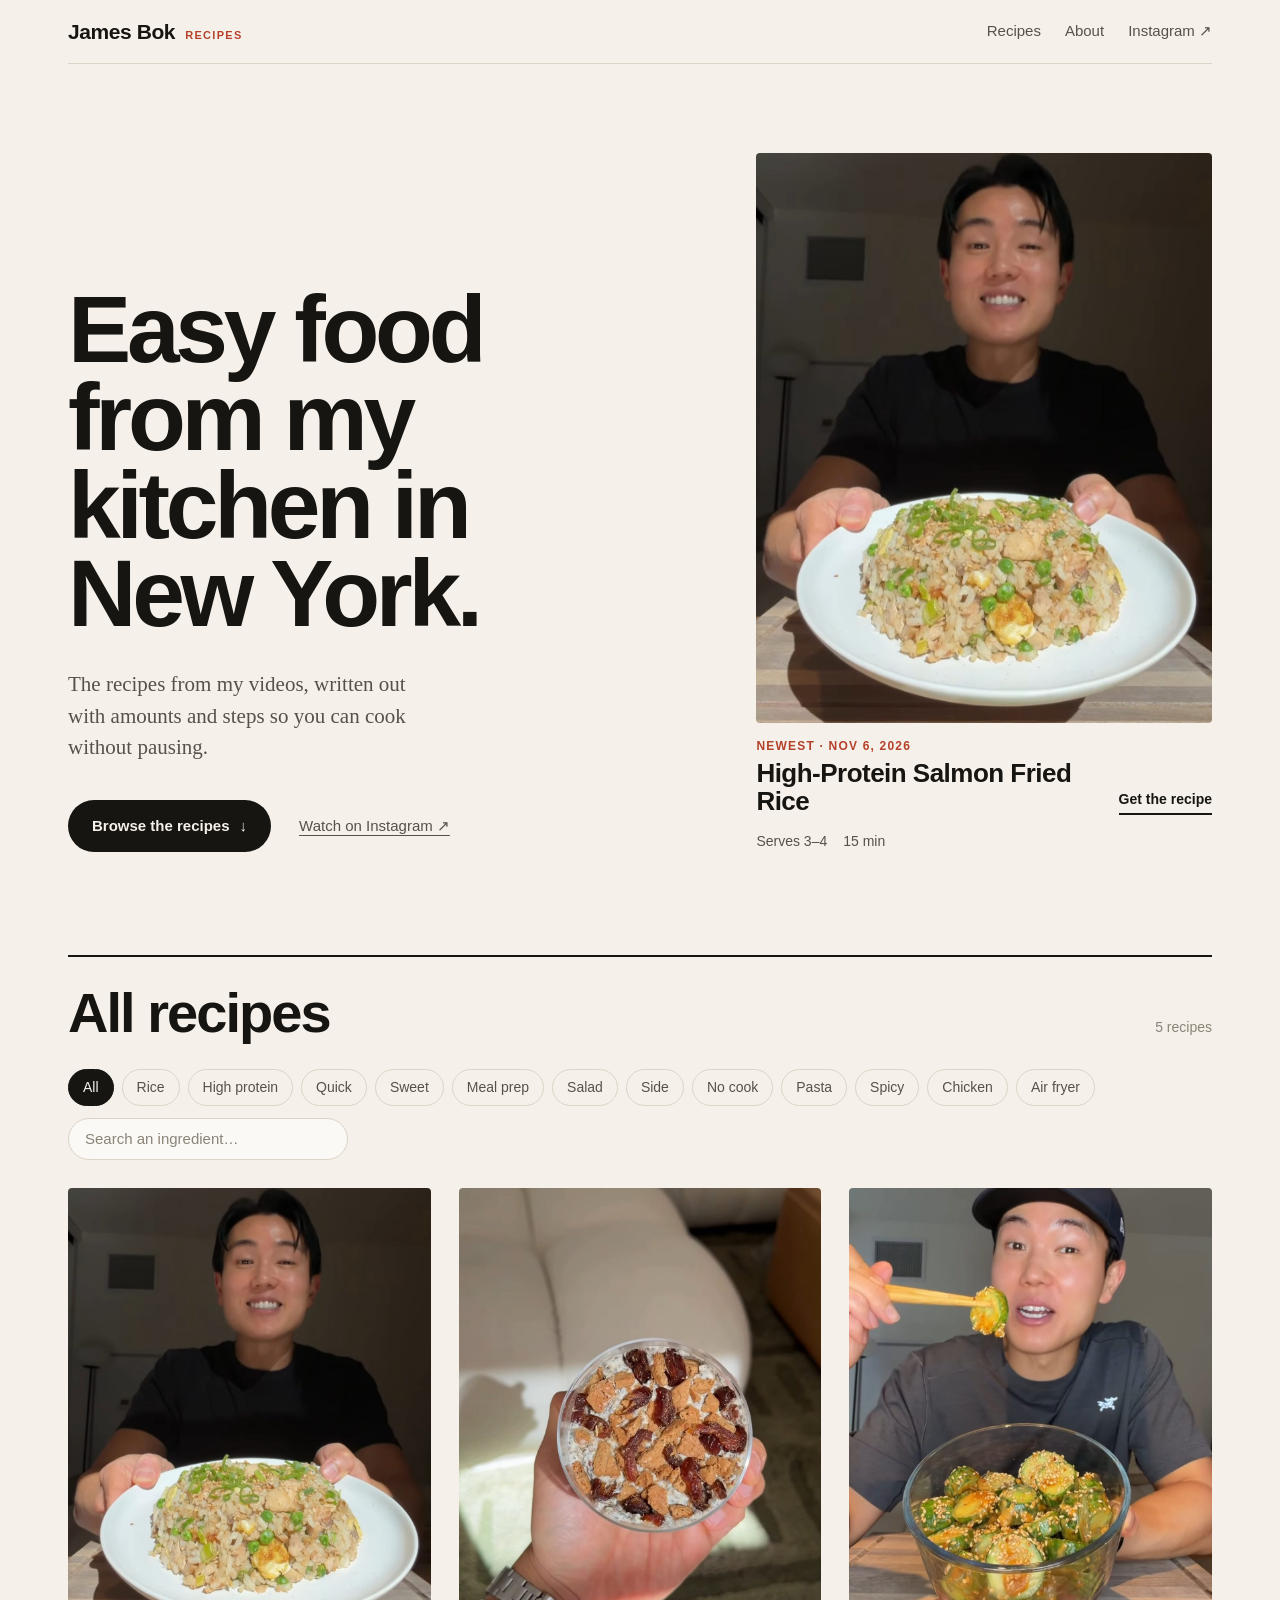
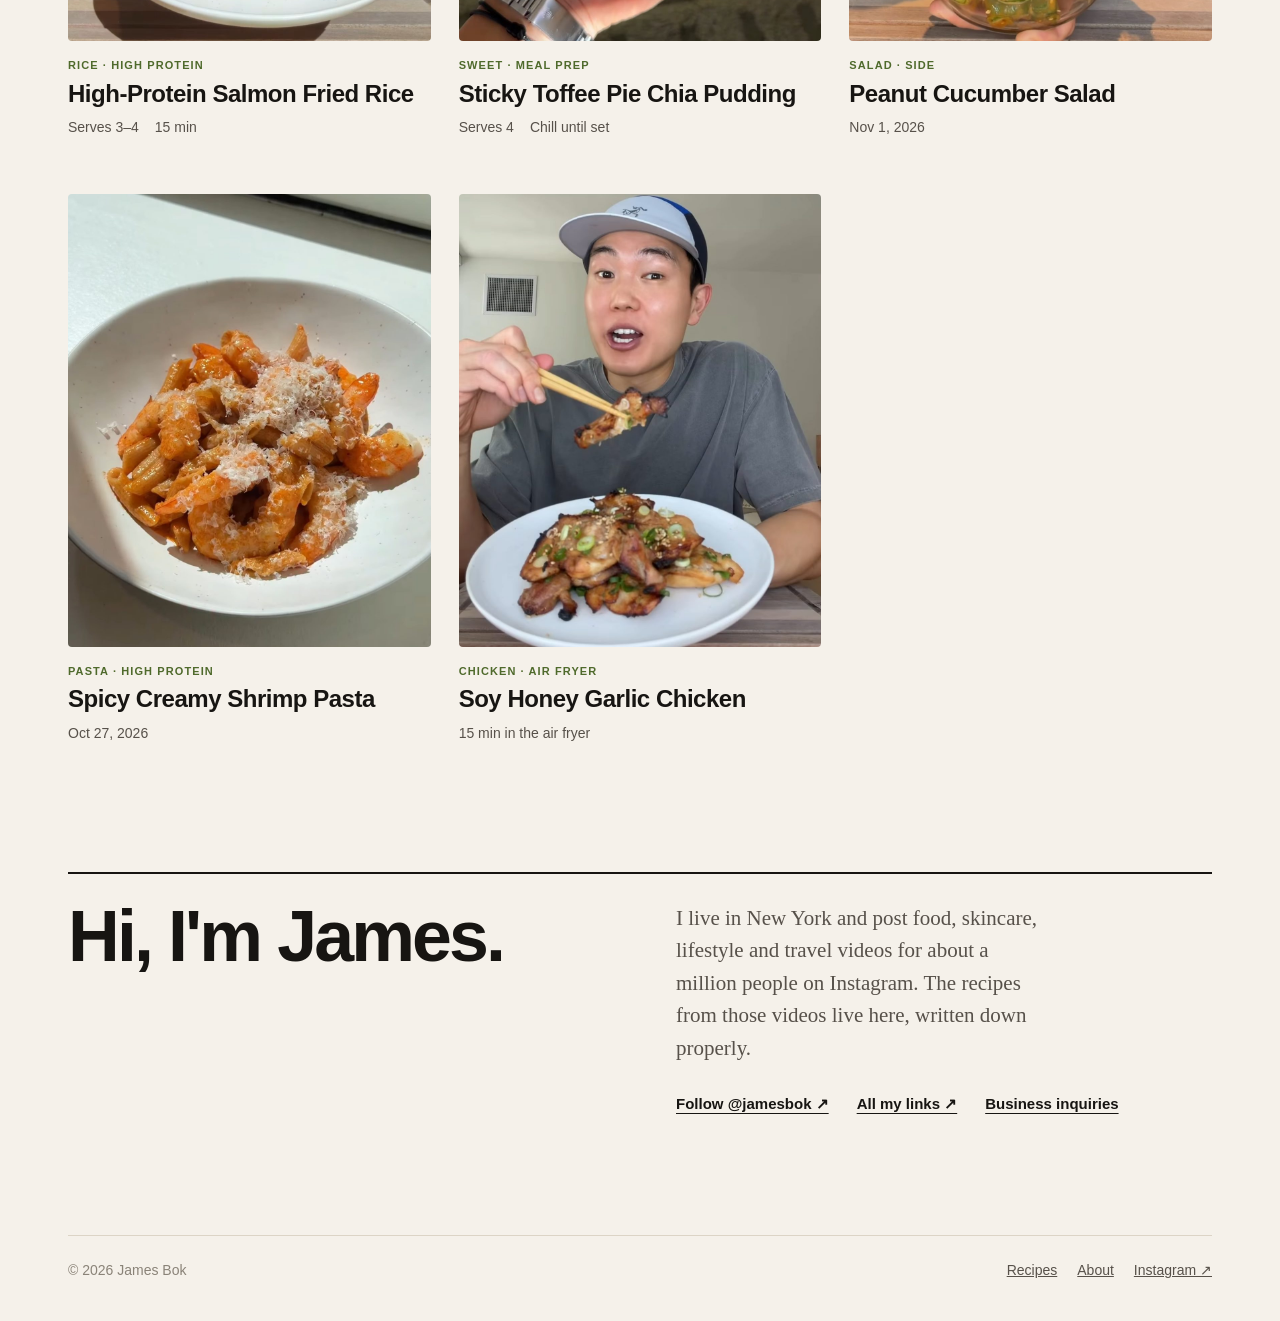
==== index.html @ a333dd89 "Add files via upload" ====
<!doctype html>
<html lang="en">
<head>
  <meta charset="utf-8">
  <meta name="viewport" content="width=device-width, initial-scale=1">
  <title>James Bok · Recipes</title>
  <meta name="description" content="Easy recipes from James Bok's videos, written out with amounts and steps.">
  <link rel="stylesheet" href="style.css">
</head>
<body>
  <div class="wrap">
    <header class="site-head">
      <a class="mark" href="index.html"><b>James Bok</b><span>Recipes</span></a>
      <nav class="site-nav">
        <a class="nav-recipes" href="#recipes">Recipes</a>
        <a href="#about">About</a>
        <a href="https://www.instagram.com/jamesbok" target="_blank" rel="noopener">Instagram ↗</a>
      </nav>
    </header>

    <main>
      <section class="hero">
        <div>
          <h1>Easy food from my kitchen in New&nbsp;York.</h1>
          <p class="hero-lede">The recipes from my videos, written out with amounts and steps so you can cook without pausing.</p>
          <div class="hero-cta">
            <a class="btn" href="#recipes">Browse the recipes <span aria-hidden="true">↓</span></a>
            <a class="textlink" href="https://www.instagram.com/jamesbok" target="_blank" rel="noopener">Watch on Instagram ↗</a>
          </div>
        </div>
        <div id="feature"></div>
      </section>

      <section class="recipes" id="recipes">
        <div class="sec-head">
          <h2>All recipes</h2>
          <p class="count" id="count" aria-live="polite"></p>
        </div>
        <div class="toolbar">
          <div class="chips" id="chips" role="group" aria-label="Filter by tag"></div>
          <input class="search" id="search" type="search" placeholder="Search an ingredient…" aria-label="Search recipes">
        </div>
        <ul class="grid" id="list"></ul>
      </section>

      <section class="about" id="about">
        <h2>Hi, I'm James.</h2>
        <div>
          <p>I live in New York and post food, skincare, lifestyle and travel videos for about a million people on Instagram. The recipes from those videos live here, written down properly.</p>
          <div class="about-links">
            <a href="https://www.instagram.com/jamesbok" target="_blank" rel="noopener">Follow @jamesbok ↗</a>
            <a href="https://beacons.ai/jamesbok" target="_blank" rel="noopener">All my links ↗</a>
            <a href="mailto:james@jakerosenentertainment.com">Business inquiries</a>
          </div>
        </div>
      </section>
    </main>

    <footer class="site-foot">
      <span>© 2026 James Bok</span>
      <nav>
        <a href="#recipes">Recipes</a>
        <a href="#about">About</a>
        <a href="https://www.instagram.com/jamesbok" target="_blank" rel="noopener">Instagram ↗</a>
      </nav>
    </footer>
  </div>

  <script src="recipes.js"></script>
  <script src="app.js"></script>
</body>
</html>
---- style.css ----
:root {
  --paper: #f5f1ea;
  --paper-2: #ebe5da;
  --card: #fbf9f5;
  --ink: #171512;
  --ink-2: #57514a;
  --ink-3: #8a8378;
  --line: #dcd4c6;
  --accent: #b5412a;      /* gochujang */
  --accent-ink: #fff7ef;
  --green: #4f6a2c;       /* green onion */

  /* Classic system fonts: nothing to download, available everywhere. */
  --sans: "Helvetica Neue", Helvetica, Arial, sans-serif;
  --serif: Georgia, "Times New Roman", Times, serif;

  --gutter: clamp(16px, 4vw, 48px);
  --max: 1240px;
}

* { box-sizing: border-box; }
html { -webkit-text-size-adjust: 100%; scroll-behavior: smooth; }
body {
  margin: 0;
  background: var(--paper);
  color: var(--ink);
  font: 400 17px/1.5 var(--sans);
  -webkit-font-smoothing: antialiased;
}
a { color: inherit; }
img { max-width: 100%; display: block; }
button { font: inherit; color: inherit; }

.wrap { max-width: var(--max); margin: 0 auto; padding: 0 var(--gutter); }

.label {
  margin: 0; font: 700 12px/1.2 var(--sans); letter-spacing: 0.1em; text-transform: uppercase; color: var(--ink-2);
}

/* ---------- header / footer ---------- */
.site-head {
  display: flex; align-items: center; justify-content: space-between; gap: 16px;
  padding-top: 20px; padding-bottom: 20px;
  border-bottom: 1px solid var(--line);
}
.mark { text-decoration: none; display: flex; align-items: baseline; gap: 10px; white-space: nowrap; }
.mark b { font: 700 21px/1 var(--sans); letter-spacing: -0.02em; }
.mark span { font: 700 11px/1 var(--sans); letter-spacing: 0.12em; text-transform: uppercase; color: var(--accent); }
.site-nav { display: flex; gap: 24px; font-size: 15px; }
.site-nav a { text-decoration: none; color: var(--ink-2); white-space: nowrap; }
.site-nav a:hover { color: var(--ink); text-decoration: underline; text-underline-offset: 4px; }

.site-foot {
  margin-top: 120px; padding-top: 24px; padding-bottom: 40px;
  border-top: 1px solid var(--line);
  display: flex; flex-wrap: wrap; justify-content: space-between; gap: 12px 24px;
  font-size: 14px; color: var(--ink-3);
}
.site-foot nav { display: flex; flex-wrap: wrap; gap: 8px 20px; }
.site-foot a { color: var(--ink-2); }

/* ---------- home: hero ---------- */
.hero {
  display: grid; grid-template-columns: minmax(0, 1.15fr) minmax(0, 0.85fr);
  gap: 48px 72px; align-items: end;
  padding-top: clamp(40px, 7vw, 96px); padding-bottom: clamp(56px, 8vw, 104px);
}
.hero h1 {
  margin: 0;
  font: 700 clamp(48px, 7.4vw, 108px)/0.93 var(--sans);
  letter-spacing: -0.045em;
}
.hero h1 em { font-style: normal; color: var(--accent); }
.hero-lede {
  margin: 32px 0 0; max-width: 34ch;
  font: 400 21px/1.5 var(--serif); color: var(--ink-2);
}
.hero-cta { display: flex; flex-wrap: wrap; align-items: center; gap: 14px 28px; margin-top: 36px; }
.btn {
  display: inline-flex; align-items: center; gap: 10px;
  background: var(--ink); color: var(--paper); text-decoration: none;
  padding: 15px 24px; border-radius: 999px; font-weight: 700; font-size: 15px;
  transition: background .15s ease;
}
.btn:hover { background: var(--accent); }
.textlink { font-size: 15px; color: var(--ink-2); text-underline-offset: 4px; }
.textlink:hover { color: var(--ink); }

.feature { display: block; text-decoration: none; }
.feature-photo { aspect-ratio: 4 / 5; overflow: hidden; border-radius: 4px; background: var(--paper-2); }
.feature-photo img { width: 100%; height: 100%; object-fit: cover; transition: transform .6s cubic-bezier(.2, .7, .2, 1); }
.feature:hover .feature-photo img { transform: scale(1.03); }
.feature-cap {
  display: grid; grid-template-columns: minmax(0, 1fr) auto; gap: 6px 20px; align-items: end;
  padding-top: 16px;
}
.feature-cap .label { grid-column: 1 / -1; color: var(--accent); }
.feature-cap h2 { margin: 0; font: 700 26px/1.08 var(--sans); letter-spacing: -0.02em; }
.feature-cap .go {
  font-size: 14px; font-weight: 700; white-space: nowrap; padding-bottom: 3px;
  border-bottom: 2px solid var(--ink);
}
.feature:hover .go { color: var(--accent); border-color: var(--accent); }
.feature-cap .meta { grid-column: 1 / -1; }

/* ---------- home: recipe index ---------- */
.recipes { border-top: 2px solid var(--ink); padding-top: 28px; scroll-margin-top: 16px; }
.sec-head { display: flex; align-items: baseline; justify-content: space-between; gap: 16px; }
.sec-head h2 { margin: 0; font: 700 clamp(32px, 4.4vw, 56px)/1 var(--sans); letter-spacing: -0.035em; }
.count { margin: 0; font-size: 14px; color: var(--ink-3); font-variant-numeric: tabular-nums; }

.toolbar {
  display: flex; flex-wrap: wrap; align-items: center; justify-content: space-between; gap: 12px 24px;
  margin-top: 28px; padding-bottom: 28px;
}
.chips { display: flex; flex-wrap: wrap; gap: 8px; }
.chip {
  border: 1px solid var(--line); background: transparent; border-radius: 999px;
  padding: 7px 14px; font-size: 14px; cursor: pointer; color: var(--ink-2);
}
.chip:hover { border-color: var(--ink-2); color: var(--ink); }
.chip[aria-pressed="true"] { background: var(--ink); border-color: var(--ink); color: var(--paper); }
.search {
  flex: 0 1 280px; min-width: 0;
  border: 1px solid var(--line); border-radius: 999px; background: var(--card);
  padding: 9px 16px; font: inherit; font-size: 15px; color: var(--ink);
}
.search:focus { outline: none; border-color: var(--ink-2); }
.search::placeholder { color: var(--ink-3); }

.grid {
  list-style: none; margin: 0; padding: 0;
  display: grid; grid-template-columns: repeat(3, minmax(0, 1fr)); gap: 56px 28px;
}
.card a { display: block; text-decoration: none; }
.card-photo { aspect-ratio: 4 / 5; overflow: hidden; border-radius: 4px; background: var(--paper-2); }
.card-photo img { width: 100%; height: 100%; object-fit: cover; transition: transform .6s cubic-bezier(.2, .7, .2, 1); }
.card a:hover .card-photo img { transform: scale(1.04); }
.card .label { margin-top: 18px; color: var(--green); font-size: 11px; }
.card h3 {
  margin: 8px 0 0; font: 700 24px/1.1 var(--sans); letter-spacing: -0.02em;
  transition: color .15s ease;
}
.card a:hover h3 { color: var(--accent); }
.meta { display: flex; flex-wrap: wrap; gap: 4px 16px; margin-top: 10px; font-size: 14px; color: var(--ink-2); }
.empty { grid-column: 1 / -1; padding: 40px 0; color: var(--ink-2); font-family: var(--serif); font-size: 18px; }

/* ---------- home: about ---------- */
.about {
  display: grid; grid-template-columns: minmax(0, 1fr) minmax(0, 1fr); gap: 32px 72px;
  margin-top: 128px; padding-top: 28px; border-top: 2px solid var(--ink);
  scroll-margin-top: 16px;
}
.about h2 { margin: 0; font: 700 clamp(40px, 5.6vw, 76px)/0.95 var(--sans); letter-spacing: -0.04em; }
.about p { margin: 0; font: 400 21px/1.55 var(--serif); color: var(--ink-2); max-width: 36ch; }
.about-links { display: flex; flex-wrap: wrap; gap: 12px 28px; margin-top: 28px; }
.about-links a { font-size: 15px; font-weight: 700; text-underline-offset: 4px; }
.about-links a:hover { color: var(--accent); }

/* ---------- recipe page ---------- */
.back {
  display: inline-block; margin-top: 28px; font-size: 14px; color: var(--ink-2);
  text-decoration: none;
}
.back:hover { color: var(--ink); }

.r-head {
  display: grid; grid-template-columns: minmax(0, 1fr) minmax(0, 420px);
  gap: 32px 64px; align-items: end;
  padding-top: 36px; padding-bottom: 40px; border-bottom: 2px solid var(--ink);
}
.r-photo { margin: 0; aspect-ratio: 4 / 5; overflow: hidden; border-radius: 4px; background: var(--paper-2); }
.r-photo img { width: 100%; height: 100%; object-fit: cover; }
.tags { display: flex; flex-wrap: wrap; gap: 6px; margin-bottom: 22px; }
.tag { font: 700 12px/1.2 var(--sans); letter-spacing: 0.1em; text-transform: uppercase; color: var(--green); }
.tag + .tag::before { content: "/"; margin-right: 6px; color: var(--line); }
.r-head h1 {
  margin: 0; max-width: 13ch;
  font: 700 clamp(42px, 6vw, 84px)/0.95 var(--sans);
  letter-spacing: -0.04em;
}
.r-intro { margin: 28px 0 0; font: 400 20px/1.55 var(--serif); color: var(--ink-2); max-width: 40ch; }
.facts {
  display: flex; flex-wrap: wrap; gap: 14px 36px; margin: 36px 0 0;
  padding-top: 18px; border-top: 1px solid var(--line);
}
.facts div { min-width: 0; }
.facts dt { font: 700 11px/1.2 var(--sans); letter-spacing: 0.1em; text-transform: uppercase; color: var(--ink-3); }
.facts dd { margin: 5px 0 0; font-size: 16px; white-space: nowrap; }

.r-body {
  display: grid; grid-template-columns: minmax(0, 380px) minmax(0, 1fr);
  gap: 56px 72px; padding-top: 48px;
}

.ingredients { position: sticky; top: 24px; align-self: start; }
.panel { background: var(--card); border: 1px solid var(--line); border-radius: 4px; padding: 26px 26px 22px; }
.panel-head { display: flex; align-items: center; justify-content: space-between; gap: 12px; margin-bottom: 18px; }
.scale { display: inline-flex; border: 1px solid var(--line); border-radius: 999px; padding: 2px; }
.scale button {
  border: 0; background: transparent; border-radius: 999px; padding: 4px 10px;
  font-size: 13px; cursor: pointer; color: var(--ink-2); font-variant-numeric: tabular-nums;
}
.scale button[aria-pressed="true"] { background: var(--accent); color: var(--accent-ink); font-weight: 700; }

.group + .group { margin-top: 20px; }
.group h4 { margin: 0 0 6px; font: 700 17px/1.2 var(--sans); letter-spacing: -0.01em; color: var(--ink); }
.ing { list-style: none; margin: 0; padding: 0; }
.ing li { border-top: 1px dashed var(--line); }
.ing li:first-child { border-top: 0; }
.ing label {
  display: grid; grid-template-columns: 18px 76px minmax(0, 1fr); gap: 10px;
  padding: 9px 0; cursor: pointer; font-size: 16px; line-height: 1.35;
}
.ing input {
  appearance: none; -webkit-appearance: none; margin: 2px 0 0; width: 16px; height: 16px;
  border: 1.5px solid var(--ink-3); border-radius: 3px; cursor: pointer; display: grid; place-content: center;
}
.ing input:checked { background: var(--green); border-color: var(--green); }
.ing input:checked::after { content: ""; width: 8px; height: 4px; border: 2px solid #fff; border-top: 0; border-right: 0; transform: rotate(-45deg) translate(1px, -1px); }
.ing input:focus-visible { outline: 2px solid var(--accent); outline-offset: 2px; }
.ing .q { font-weight: 700; font-variant-numeric: tabular-nums; }
.ing .q.soft { font-weight: 400; color: var(--ink-3); font-size: 14px; }
.ing .n { color: var(--ink-3); }
.ing .b { display: block; font-size: 13px; color: var(--ink-3); margin-top: 1px; }
.ing input:checked ~ span { color: var(--ink-3); text-decoration: line-through; text-decoration-color: var(--ink-3); }
.ing input:checked ~ span .b { text-decoration: none; }

.panel-foot { margin-top: 18px; display: flex; justify-content: space-between; align-items: center; gap: 12px; }
.textbtn {
  border: 0; background: none; padding: 0; cursor: pointer; font-size: 14px;
  color: var(--ink-2); text-decoration: underline; text-underline-offset: 3px;
}
.textbtn:hover { color: var(--ink); }

.method .label { margin-bottom: 8px; }
.steps { list-style: none; counter-reset: s; margin: 0; padding: 0; }
.steps li {
  counter-increment: s; position: relative;
  padding: 22px 0 24px 64px; border-bottom: 1px solid var(--line);
  font: 400 19px/1.6 var(--serif); cursor: pointer;
  transition: color .15s ease;
}
.steps li::before {
  content: counter(s, decimal-leading-zero);
  position: absolute; left: 0; top: 22px;
  font: 700 26px/1 var(--sans); letter-spacing: -0.02em; color: var(--accent);
}
.steps li.done { color: var(--ink-3); }
.steps li.done::before { color: var(--line); }
.hint { font-size: 13px; color: var(--ink-3); margin: 14px 0 0; }

.video { margin-top: 64px; }
.video-grid { display: grid; grid-template-columns: minmax(0, 1fr); gap: 14px; max-width: 420px; margin-top: 16px; }
.video-grid p { margin: 0; font-size: 14px; color: var(--ink-3); }
.video-grid p a { color: var(--ink-2); }
.instagram-media { min-width: 0 !important; width: 100% !important; margin: 0 !important; }
.embed-fallback {
  display: block; padding: 28px; border: 1px solid var(--line); border-radius: 4px;
  background: var(--card); text-decoration: none;
}

.pager {
  display: grid; grid-template-columns: 1fr 1fr; gap: 24px;
  margin-top: 96px; border-top: 2px solid var(--ink); padding-top: 24px;
}
.pager a { text-decoration: none; display: block; }
.pager .label { display: block; color: var(--ink-3); margin-bottom: 8px; }
.pager span { font: 700 clamp(22px, 2.4vw, 30px)/1.08 var(--sans); letter-spacing: -0.02em; }
.pager a:hover span { color: var(--accent); }
.pager .next { text-align: right; }

.toast {
  position: fixed; left: 50%; bottom: 24px; transform: translate(-50%, 20px);
  background: var(--ink); color: var(--paper); padding: 10px 16px; border-radius: 999px;
  font-size: 14px; opacity: 0; pointer-events: none; transition: opacity .2s, transform .2s;
}
.toast.show { opacity: 1; transform: translate(-50%, 0); }

/* ---------- responsive ---------- */
@media (max-width: 1020px) {
  .grid { grid-template-columns: repeat(2, minmax(0, 1fr)); gap: 48px 24px; }
}
@media (max-width: 960px) {
  .hero { grid-template-columns: minmax(0, 1fr) minmax(0, 320px); gap: 40px; }
  .r-head { grid-template-columns: minmax(0, 1fr) minmax(0, 300px); gap: 32px 40px; }
  .r-body { grid-template-columns: minmax(0, 1fr); }
  .ingredients { position: static; }
}
@media (max-width: 760px) {
  body { font-size: 16px; }
  .site-nav { gap: 16px; font-size: 14px; }
  .mark { gap: 8px; }
  .mark b { font-size: 19px; }
  .mark span { font-size: 10px; }

  .hero { grid-template-columns: minmax(0, 1fr); padding-top: 36px; padding-bottom: 56px; }
  .hero-lede { font-size: 18px; margin-top: 22px; }
  .hero-cta { margin-top: 28px; }
  .feature-cap h2 { font-size: 22px; }

  .toolbar { margin-top: 20px; padding-bottom: 24px; }
  .chips {
    flex-wrap: nowrap; overflow-x: auto; scrollbar-width: none; width: calc(100% + var(--gutter) * 2);
    margin: 0 calc(var(--gutter) * -1); padding: 0 var(--gutter);
  }
  .chips::-webkit-scrollbar { display: none; }
  .chip { flex: none; }
  .search { flex-basis: 100%; }

  .grid { gap: 36px 14px; }
  .card .label { margin-top: 12px; font-size: 10px; }
  .card h3 { font-size: 17px; margin-top: 6px; }
  .card .meta { font-size: 13px; gap: 2px 10px; margin-top: 6px; }

  .about { grid-template-columns: minmax(0, 1fr); margin-top: 88px; }
  .about p { font-size: 18px; }

  .r-head { grid-template-columns: minmax(0, 1fr); padding-bottom: 32px; }
  .r-photo { aspect-ratio: 1 / 1; }
  .r-photo img { object-position: center 45%; }
  .r-intro { font-size: 18px; }
  .facts { gap: 14px 28px; }
  .steps li { padding-left: 48px; font-size: 17px; }
  .steps li::before { font-size: 22px; top: 23px; }
  .panel { padding: 20px 18px 18px; }
  .ing label { grid-template-columns: 18px 64px minmax(0, 1fr); }
  .pager { grid-template-columns: 1fr; }
  .pager .next { text-align: left; }
}

@media (max-width: 480px) {
  .nav-recipes { display: none; }
}

/* ---------- print ---------- */
@media print {
  body { background: #fff; font-size: 12pt; }
  .site-head, .site-foot, .back, .scale, .panel-foot, .video, .pager, .hint, .r-photo { display: none !important; }
  .r-head { grid-template-columns: 1fr; }
  .r-body { grid-template-columns: 1fr 1.4fr; gap: 32px; }
  .panel { border: 0; padding: 0; background: none; }
  .ingredients { position: static; }
  .steps li { padding: 10px 0 10px 44px; font-size: 12pt; }
  .steps li::before { font-size: 16pt; top: 10px; }
}
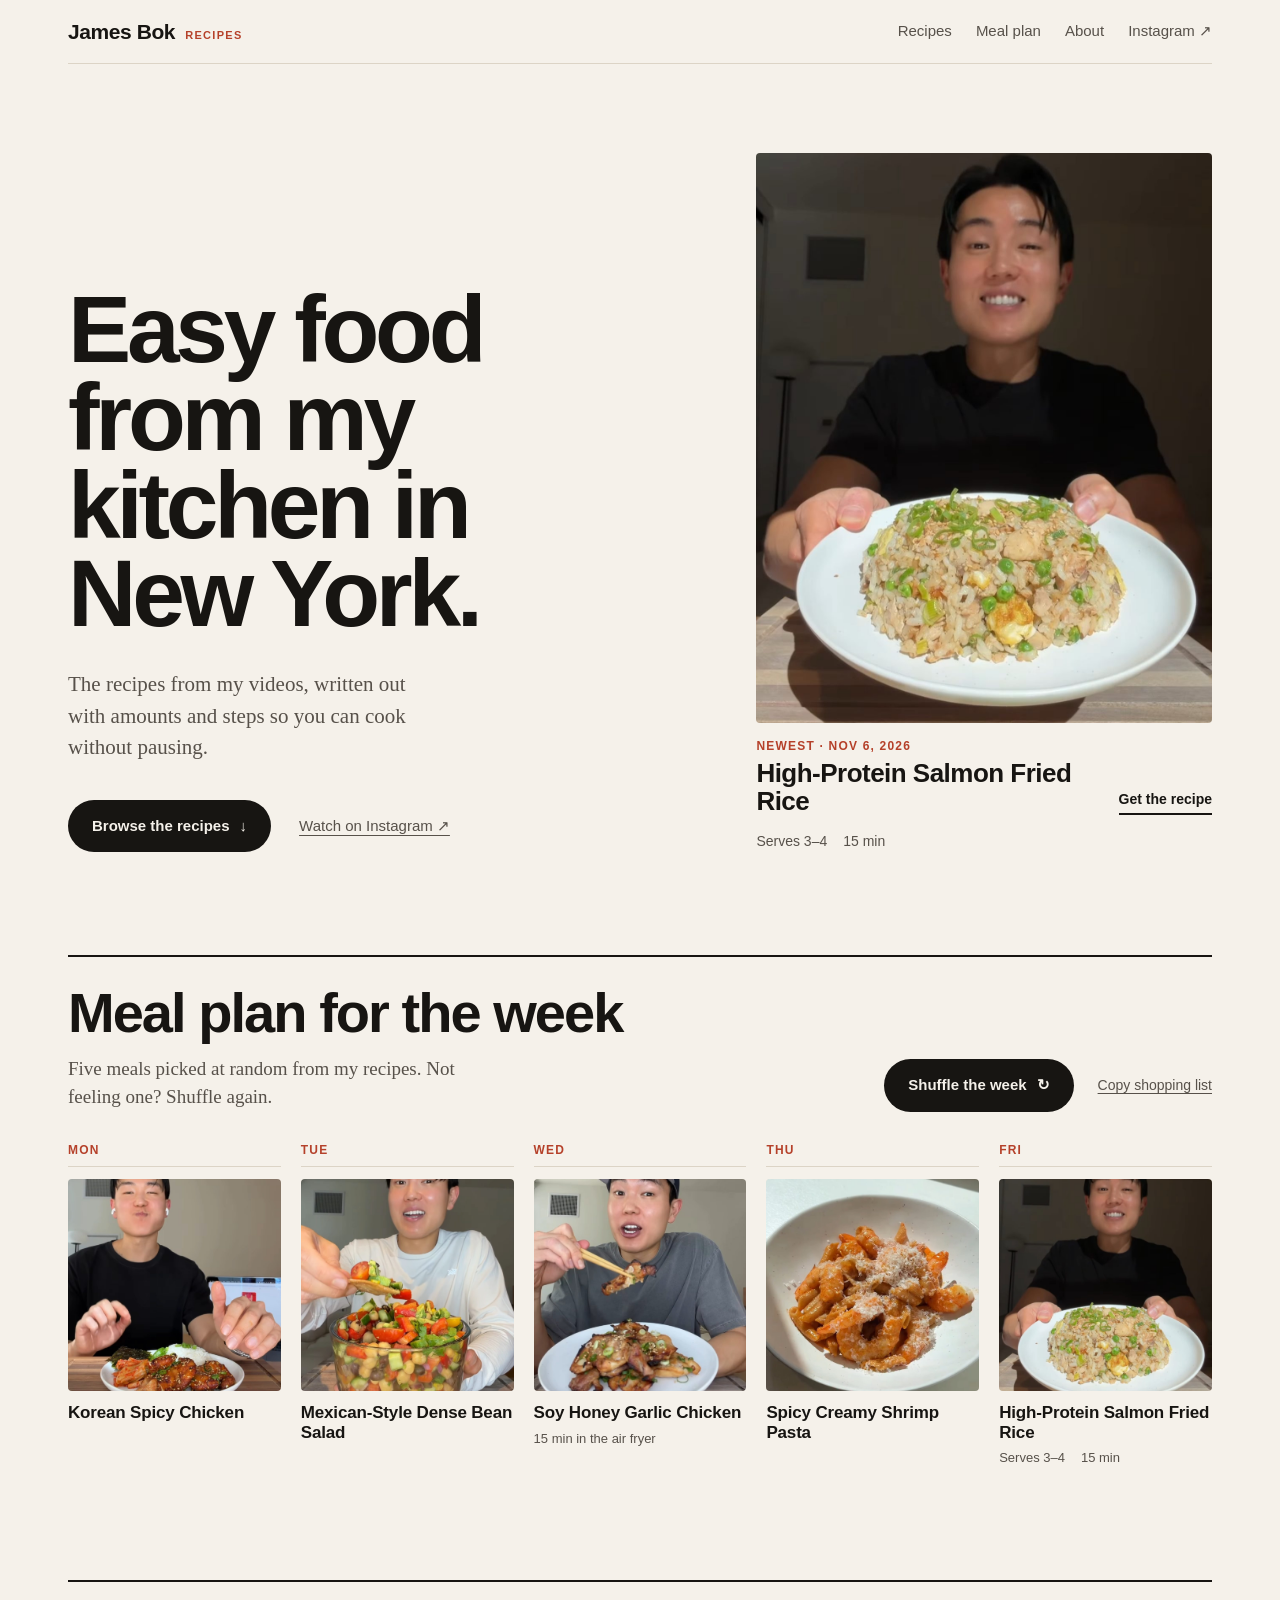
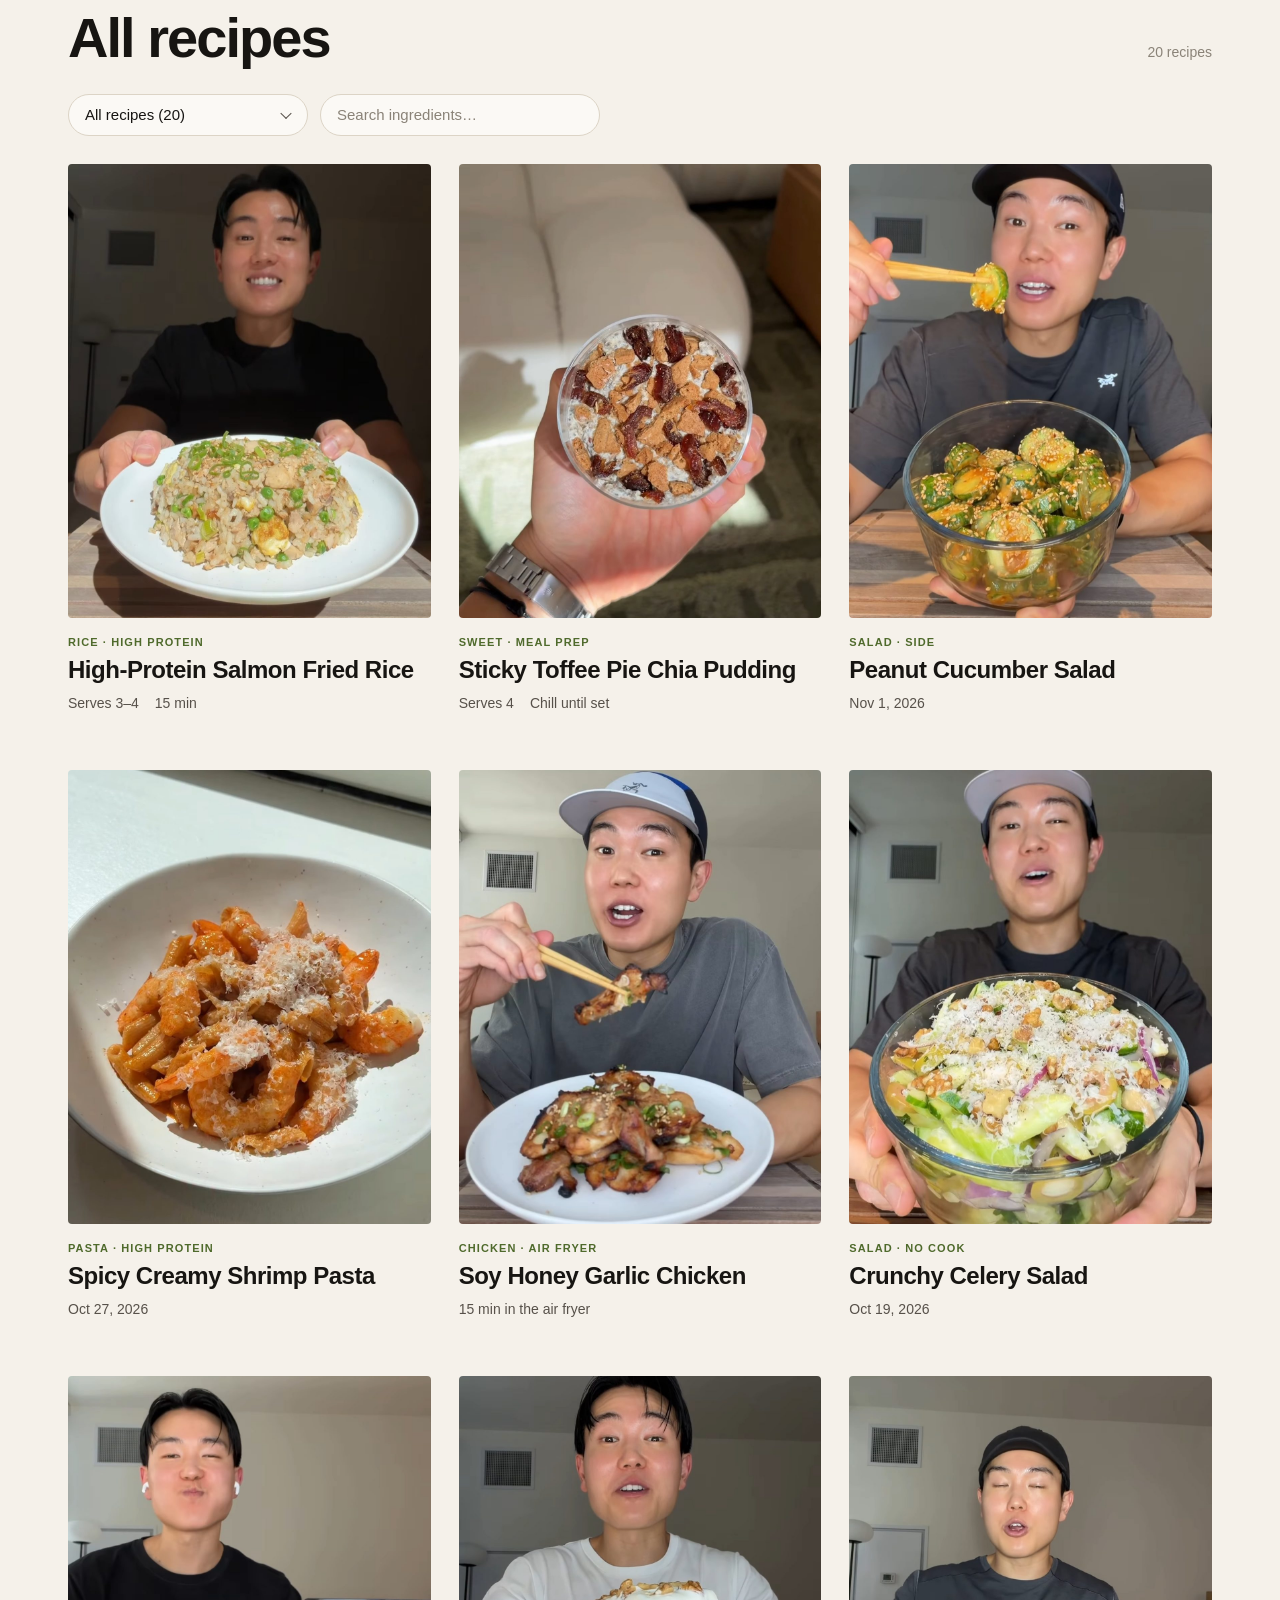
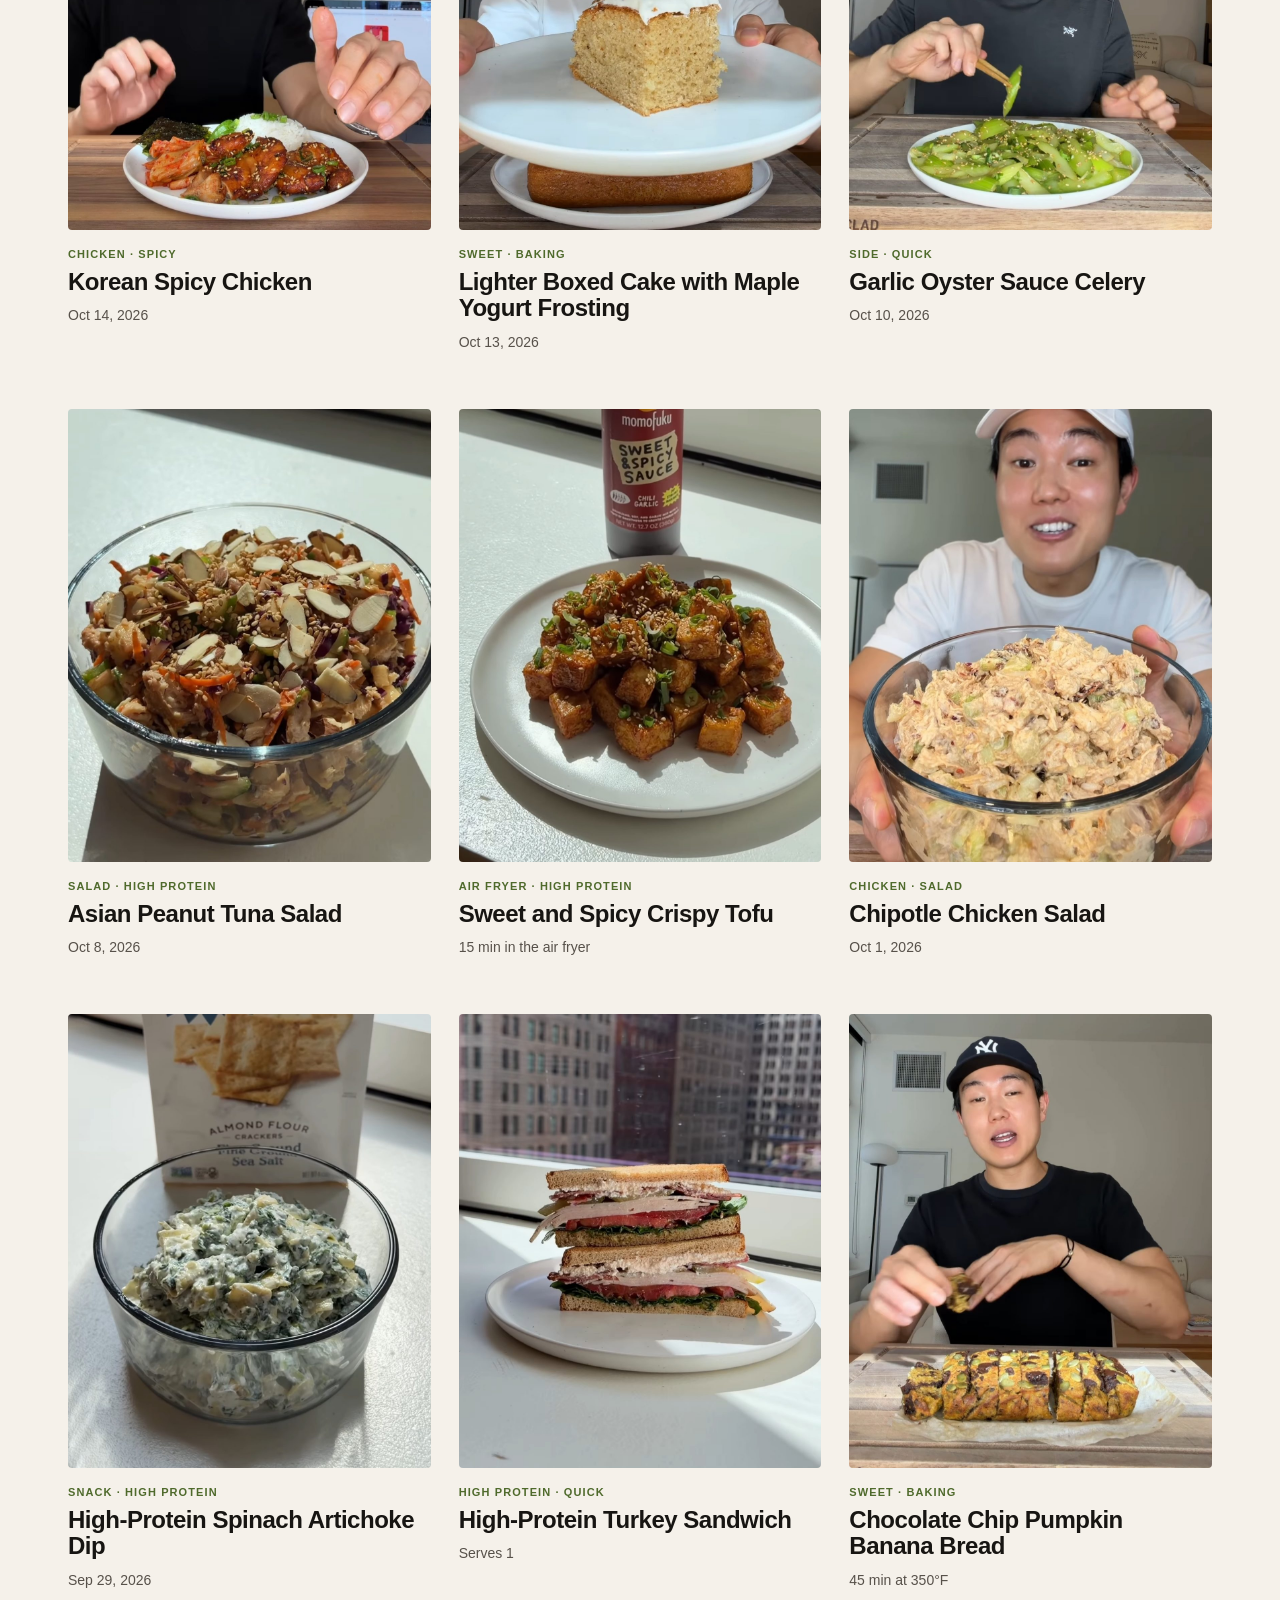
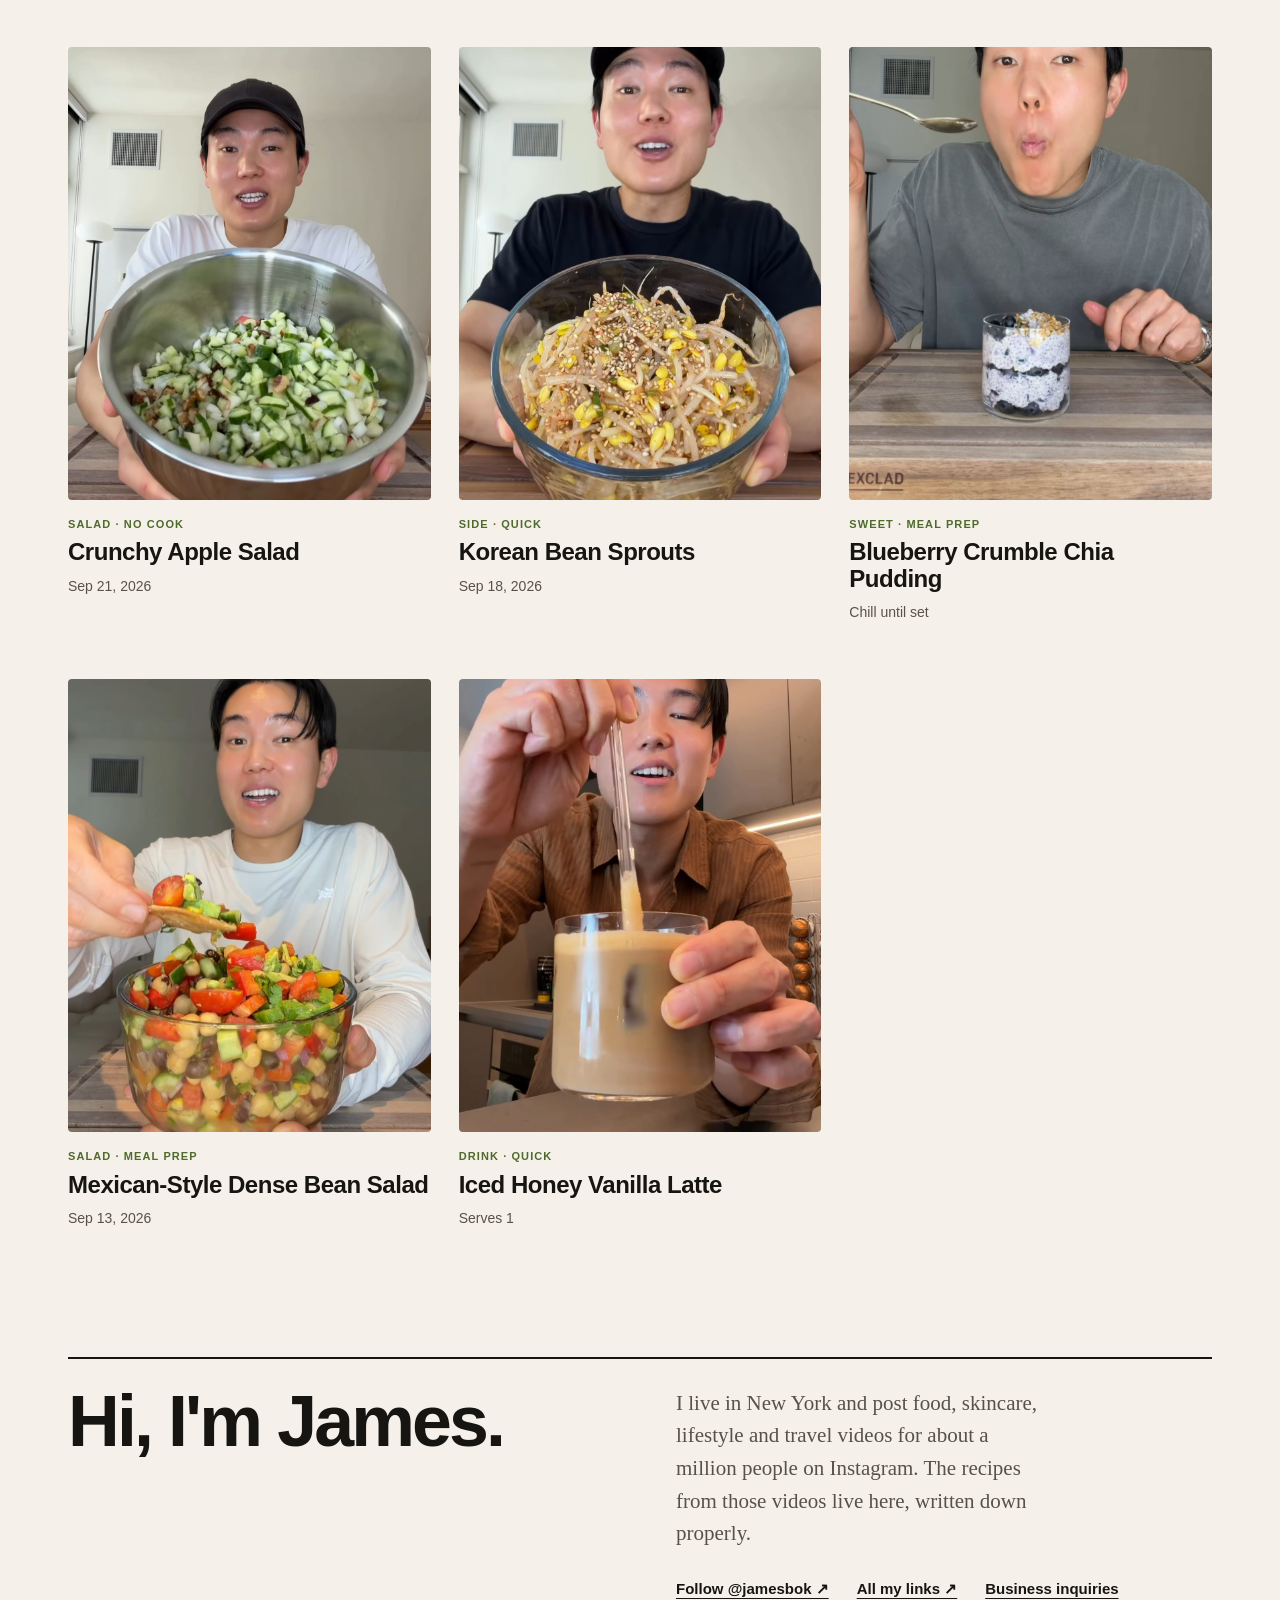
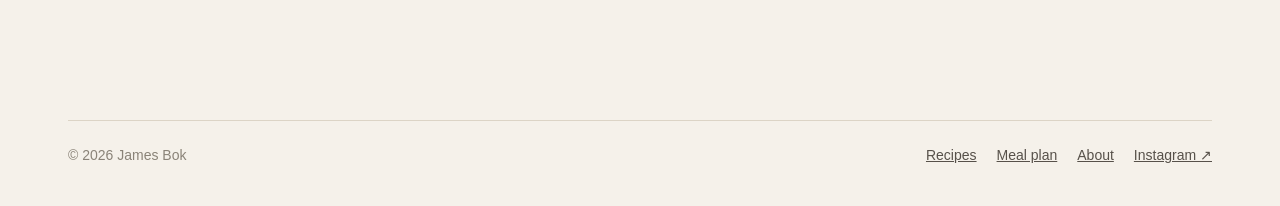
==== commit d6ef7b6a: "Add files via upload" ====
--- a/index.html
+++ b/index.html
@@ -13,6 +13,7 @@
       <a class="mark" href="index.html"><b>James Bok</b><span>Recipes</span></a>
       <nav class="site-nav">
         <a class="nav-recipes" href="#recipes">Recipes</a>
+        <a class="nav-plan" href="#plan">Meal plan</a>
         <a href="#about">About</a>
         <a href="https://www.instagram.com/jamesbok" target="_blank" rel="noopener">Instagram ↗</a>
       </nav>
@@ -31,14 +32,30 @@
         <div id="feature"></div>
       </section>
 
+      <section class="plan" id="plan">
+        <div class="plan-head">
+          <div>
+            <h2>Meal plan for the week</h2>
+            <p class="plan-lede">Five meals picked at random from my recipes. Not feeling one? Shuffle again.</p>
+          </div>
+          <div class="plan-actions">
+            <button class="btn" id="shuffle" type="button">Shuffle the week <span aria-hidden="true">↻</span></button>
+            <button class="textbtn" id="plan-copy" type="button">Copy shopping list</button>
+          </div>
+        </div>
+        <ol class="plan-list" id="plan-list" aria-live="polite"></ol>
+      </section>
+
       <section class="recipes" id="recipes">
         <div class="sec-head">
           <h2>All recipes</h2>
           <p class="count" id="count" aria-live="polite"></p>
         </div>
         <div class="toolbar">
-          <div class="chips" id="chips" role="group" aria-label="Filter by tag"></div>
-          <input class="search" id="search" type="search" placeholder="Search an ingredient…" aria-label="Search recipes">
+          <div class="select">
+            <select id="filter" aria-label="Filter recipes by tag"></select>
+          </div>
+          <input class="search" id="search" type="search" placeholder="Search ingredients…" aria-label="Search recipes">
         </div>
         <ul class="grid" id="list"></ul>
       </section>
@@ -60,6 +77,7 @@
       <span>© 2026 James Bok</span>
       <nav>
         <a href="#recipes">Recipes</a>
+        <a href="#plan">Meal plan</a>
         <a href="#about">About</a>
         <a href="https://www.instagram.com/jamesbok" target="_blank" rel="noopener">Instagram ↗</a>
       </nav>
--- a/style.css
+++ b/style.css
@@ -103,6 +103,38 @@
 .feature:hover .go { color: var(--accent); border-color: var(--accent); }
 .feature-cap .meta { grid-column: 1 / -1; }
 
+/* ---------- home: meal plan ---------- */
+.plan { border-top: 2px solid var(--ink); padding-top: 28px; margin-bottom: 112px; scroll-margin-top: 16px; }
+.plan-head { display: flex; flex-wrap: wrap; align-items: flex-end; justify-content: space-between; gap: 20px 40px; }
+.plan-head h2 { margin: 0; font: 700 clamp(32px, 4.4vw, 56px)/1 var(--sans); letter-spacing: -0.035em; }
+.plan-lede { margin: 14px 0 0; max-width: 44ch; font: 400 19px/1.5 var(--serif); color: var(--ink-2); }
+.plan-actions { display: flex; flex-wrap: wrap; align-items: center; gap: 12px 24px; }
+.plan-actions .btn { border: 0; cursor: pointer; }
+
+.plan-list {
+  list-style: none; margin: 32px 0 0; padding: 0;
+  display: grid; grid-template-columns: repeat(5, minmax(0, 1fr)); gap: 20px;
+}
+.day a { display: block; text-decoration: none; }
+.day-name {
+  display: block; margin-bottom: 12px; padding-bottom: 10px; border-bottom: 1px solid var(--line);
+  font: 700 12px/1 var(--sans); letter-spacing: 0.1em; text-transform: uppercase; color: var(--accent);
+}
+.day-photo { aspect-ratio: 1 / 1; overflow: hidden; border-radius: 4px; background: var(--paper-2); }
+.day-photo img { width: 100%; height: 100%; object-fit: cover; object-position: center 62%; transition: transform .6s cubic-bezier(.2, .7, .2, 1); }
+.day a:hover .day-photo img { transform: scale(1.04); }
+.day h3 { margin: 12px 0 0; font: 700 17px/1.15 var(--sans); letter-spacing: -0.01em; transition: color .15s ease; }
+.day a:hover h3 { color: var(--accent); }
+.day .meta { margin-top: 6px; font-size: 13px; }
+
+.plan-list.fresh .day { animation: deal-in .45s cubic-bezier(.2, .7, .2, 1) both; }
+.plan-list.fresh .day:nth-child(2) { animation-delay: .05s; }
+.plan-list.fresh .day:nth-child(3) { animation-delay: .1s; }
+.plan-list.fresh .day:nth-child(4) { animation-delay: .15s; }
+.plan-list.fresh .day:nth-child(5) { animation-delay: .2s; }
+@keyframes deal-in { from { opacity: 0; transform: translateY(12px); } to { opacity: 1; transform: none; } }
+@media (prefers-reduced-motion: reduce) { .plan-list.fresh .day { animation: none; } }
+
 /* ---------- home: recipe index ---------- */
 .recipes { border-top: 2px solid var(--ink); padding-top: 28px; scroll-margin-top: 16px; }
 .sec-head { display: flex; align-items: baseline; justify-content: space-between; gap: 16px; }
@@ -110,16 +142,22 @@
 .count { margin: 0; font-size: 14px; color: var(--ink-3); font-variant-numeric: tabular-nums; }
 
 .toolbar {
-  display: flex; flex-wrap: wrap; align-items: center; justify-content: space-between; gap: 12px 24px;
+  display: flex; flex-wrap: wrap; align-items: center; gap: 12px;
   margin-top: 28px; padding-bottom: 28px;
 }
-.chips { display: flex; flex-wrap: wrap; gap: 8px; }
-.chip {
-  border: 1px solid var(--line); background: transparent; border-radius: 999px;
-  padding: 7px 14px; font-size: 14px; cursor: pointer; color: var(--ink-2);
-}
-.chip:hover { border-color: var(--ink-2); color: var(--ink); }
-.chip[aria-pressed="true"] { background: var(--ink); border-color: var(--ink); color: var(--paper); }
+.select { position: relative; flex: 0 1 240px; min-width: 0; }
+.select select {
+  -webkit-appearance: none; appearance: none; width: 100%;
+  border: 1px solid var(--line); border-radius: 999px; background: var(--card);
+  padding: 9px 40px 9px 16px; font: inherit; font-size: 15px; color: var(--ink); cursor: pointer;
+}
+.select select:hover { border-color: var(--ink-3); }
+.select select:focus { outline: none; border-color: var(--ink-2); }
+.select::after {
+  content: ""; position: absolute; right: 18px; top: 50%; width: 7px; height: 7px; pointer-events: none;
+  border-right: 1.5px solid var(--ink-2); border-bottom: 1.5px solid var(--ink-2);
+  transform: translateY(-70%) rotate(45deg);
+}
 .search {
   flex: 0 1 280px; min-width: 0;
   border: 1px solid var(--line); border-radius: 999px; background: var(--card);
@@ -280,6 +318,8 @@
 /* ---------- responsive ---------- */
 @media (max-width: 1020px) {
   .grid { grid-template-columns: repeat(2, minmax(0, 1fr)); gap: 48px 24px; }
+  .plan-list { gap: 14px; }
+  .day h3 { font-size: 15px; }
 }
 @media (max-width: 960px) {
   .hero { grid-template-columns: minmax(0, 1fr) minmax(0, 320px); gap: 40px; }
@@ -299,14 +339,21 @@
   .hero-cta { margin-top: 28px; }
   .feature-cap h2 { font-size: 22px; }
 
-  .toolbar { margin-top: 20px; padding-bottom: 24px; }
-  .chips {
-    flex-wrap: nowrap; overflow-x: auto; scrollbar-width: none; width: calc(100% + var(--gutter) * 2);
-    margin: 0 calc(var(--gutter) * -1); padding: 0 var(--gutter);
+  .toolbar { margin-top: 20px; padding-bottom: 24px; gap: 10px; }
+  .select { flex: 1 1 150px; }
+  .search { flex: 1 1 170px; }
+
+  .plan { margin-bottom: 80px; }
+  .plan-lede { font-size: 17px; }
+  .plan-actions { width: 100%; justify-content: space-between; }
+  .plan-list { grid-template-columns: minmax(0, 1fr); gap: 0; margin-top: 20px; }
+  .day a {
+    display: grid; grid-template-columns: 38px 72px minmax(0, 1fr); gap: 0 14px; align-items: center;
+    padding: 12px 0; border-bottom: 1px solid var(--line);
   }
-  .chips::-webkit-scrollbar { display: none; }
-  .chip { flex: none; }
-  .search { flex-basis: 100%; }
+  .day-name { margin: 0; padding: 0; border: 0; }
+  .day h3 { margin: 0; font-size: 16px; }
+  .day .meta { margin-top: 4px; }
 
   .grid { gap: 36px 14px; }
   .card .label { margin-top: 12px; font-size: 10px; }
@@ -329,8 +376,8 @@
   .pager .next { text-align: left; }
 }
 
-@media (max-width: 480px) {
-  .nav-recipes { display: none; }
+@media (max-width: 600px) {
+  .nav-recipes, .nav-plan { display: none; }
 }
 
 /* ---------- print ---------- */
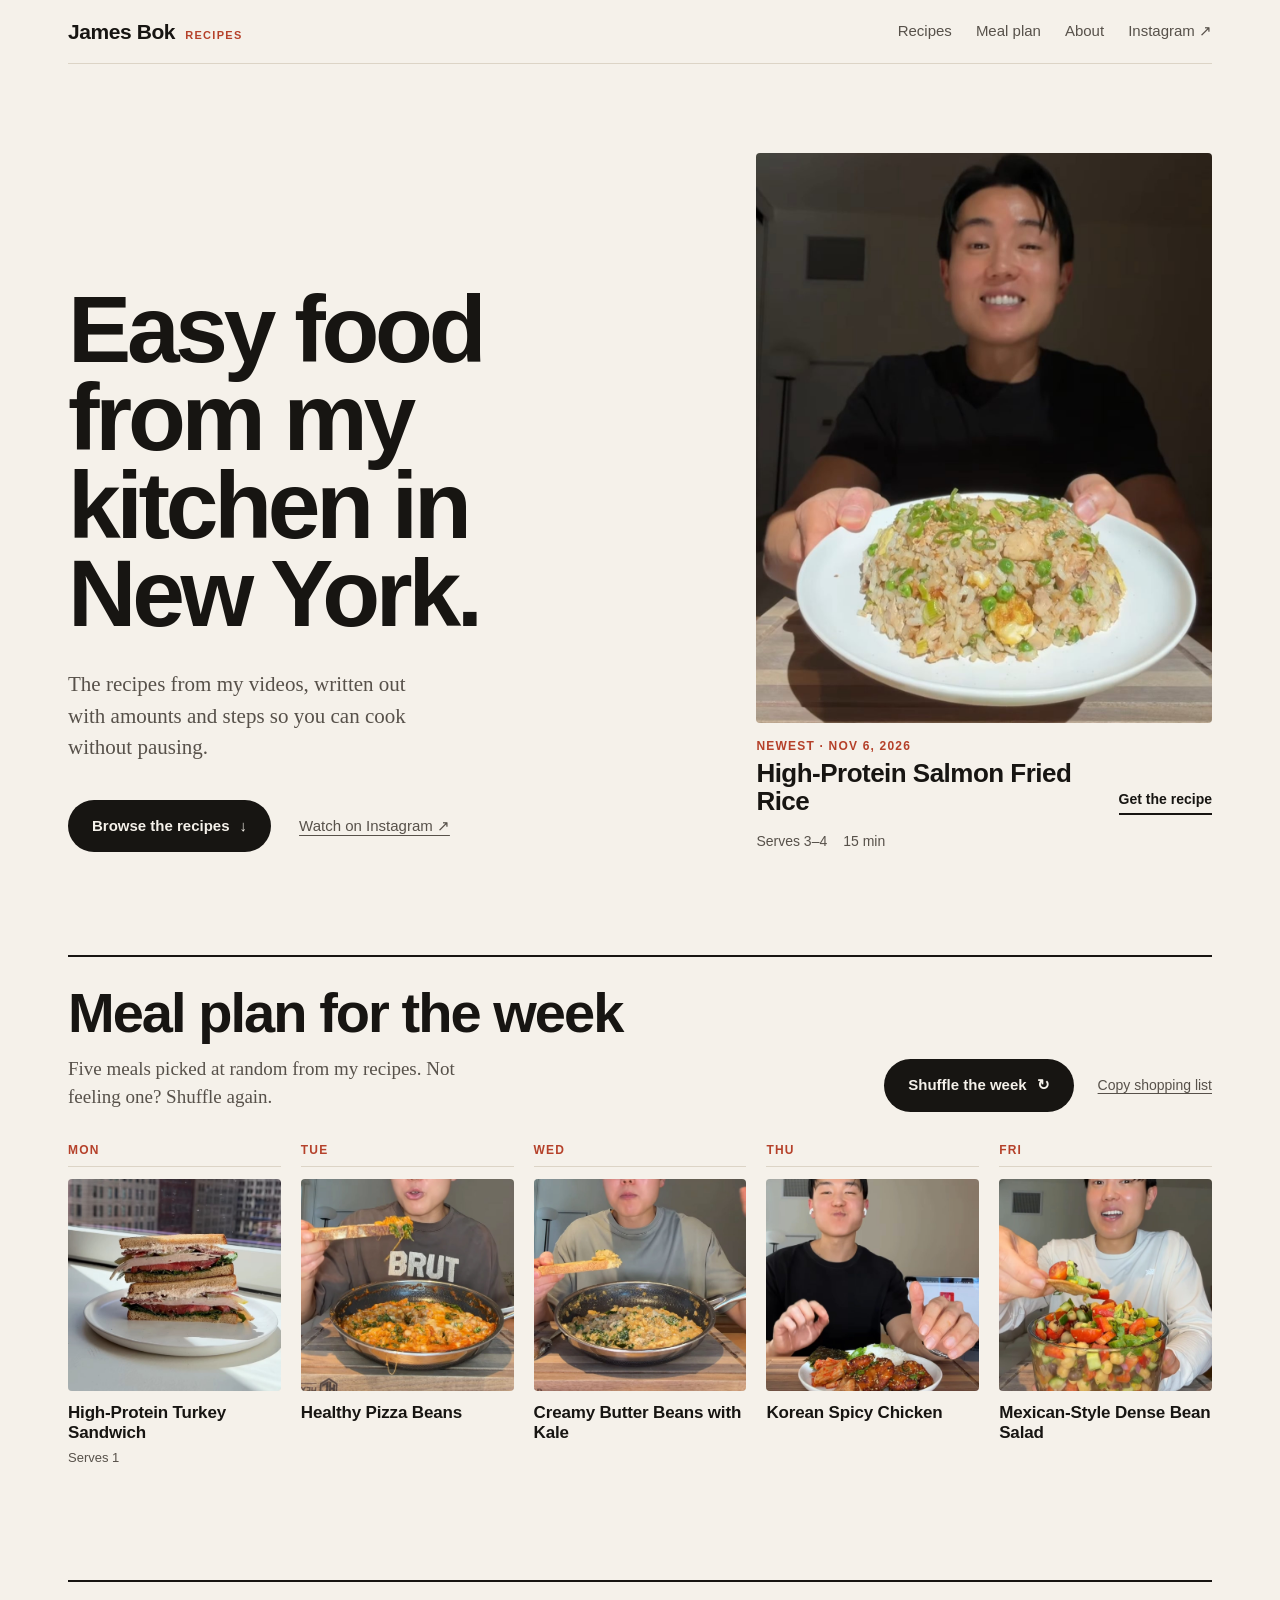
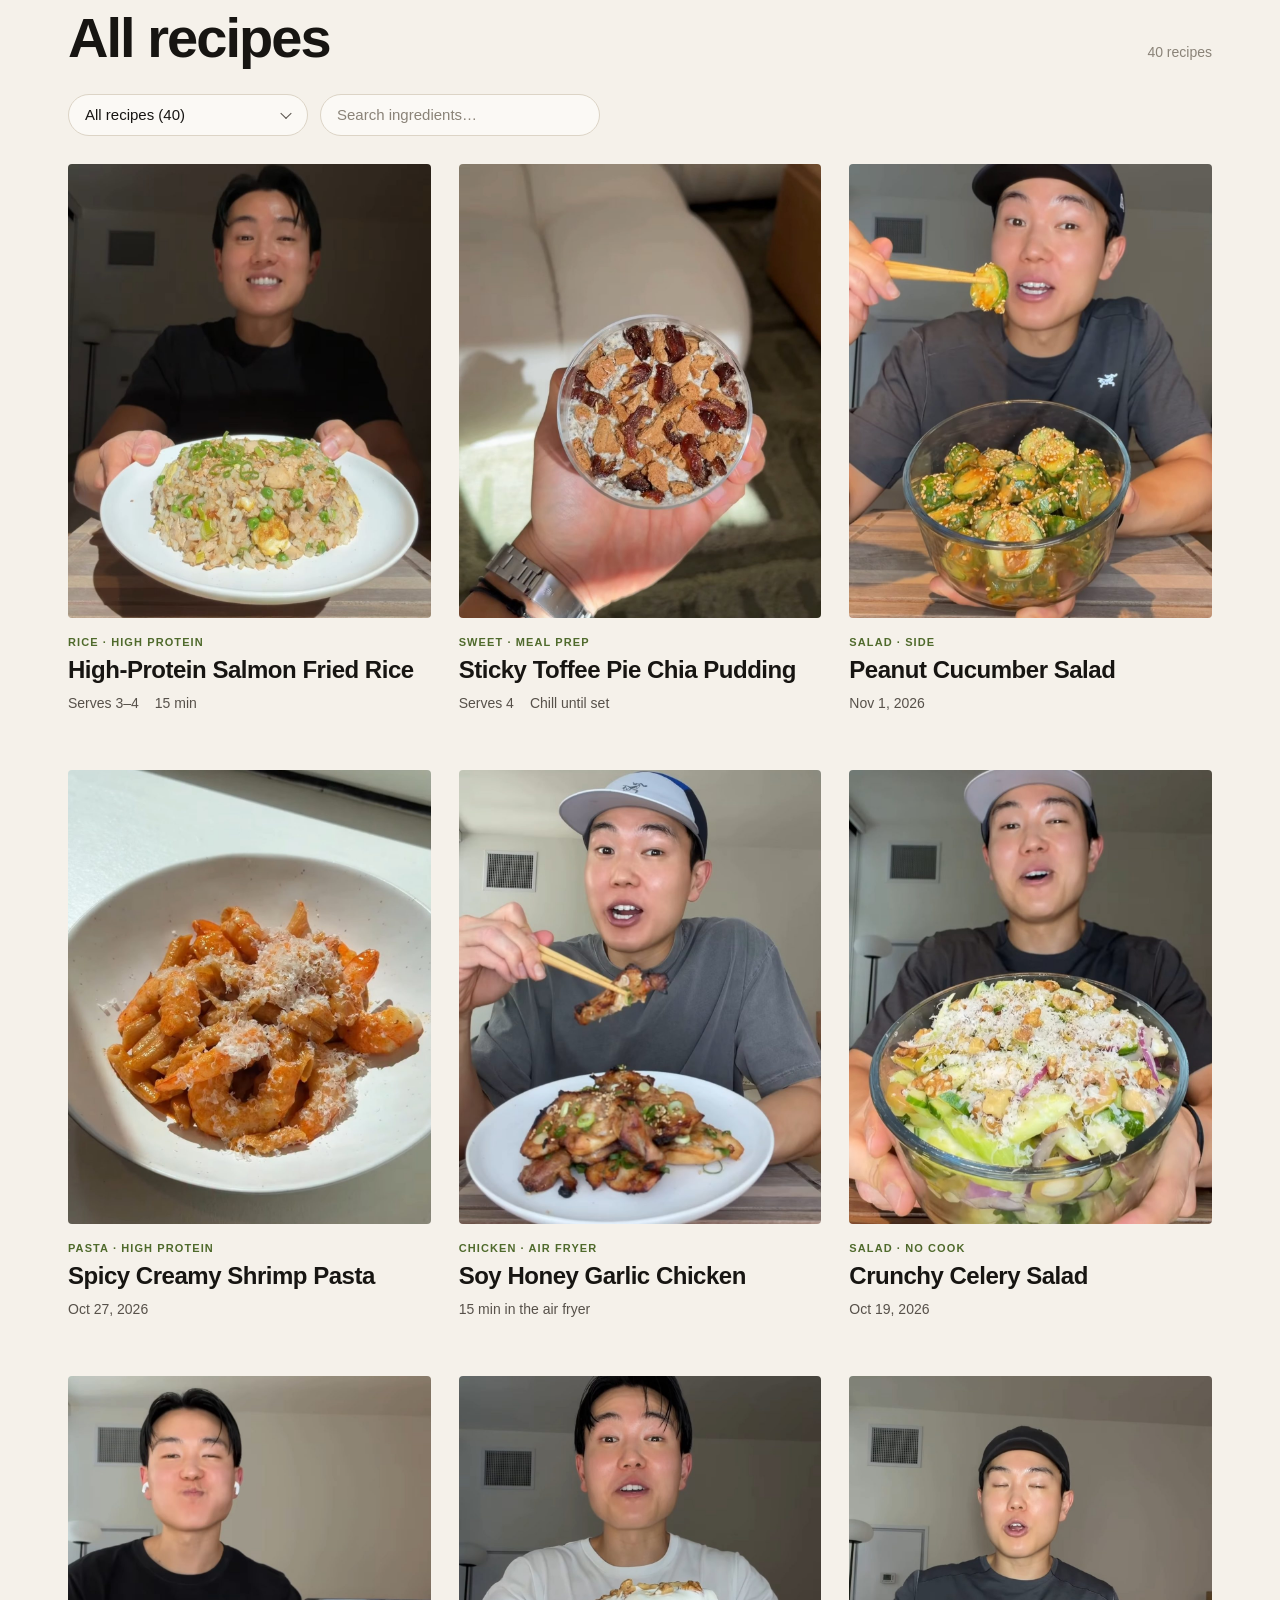
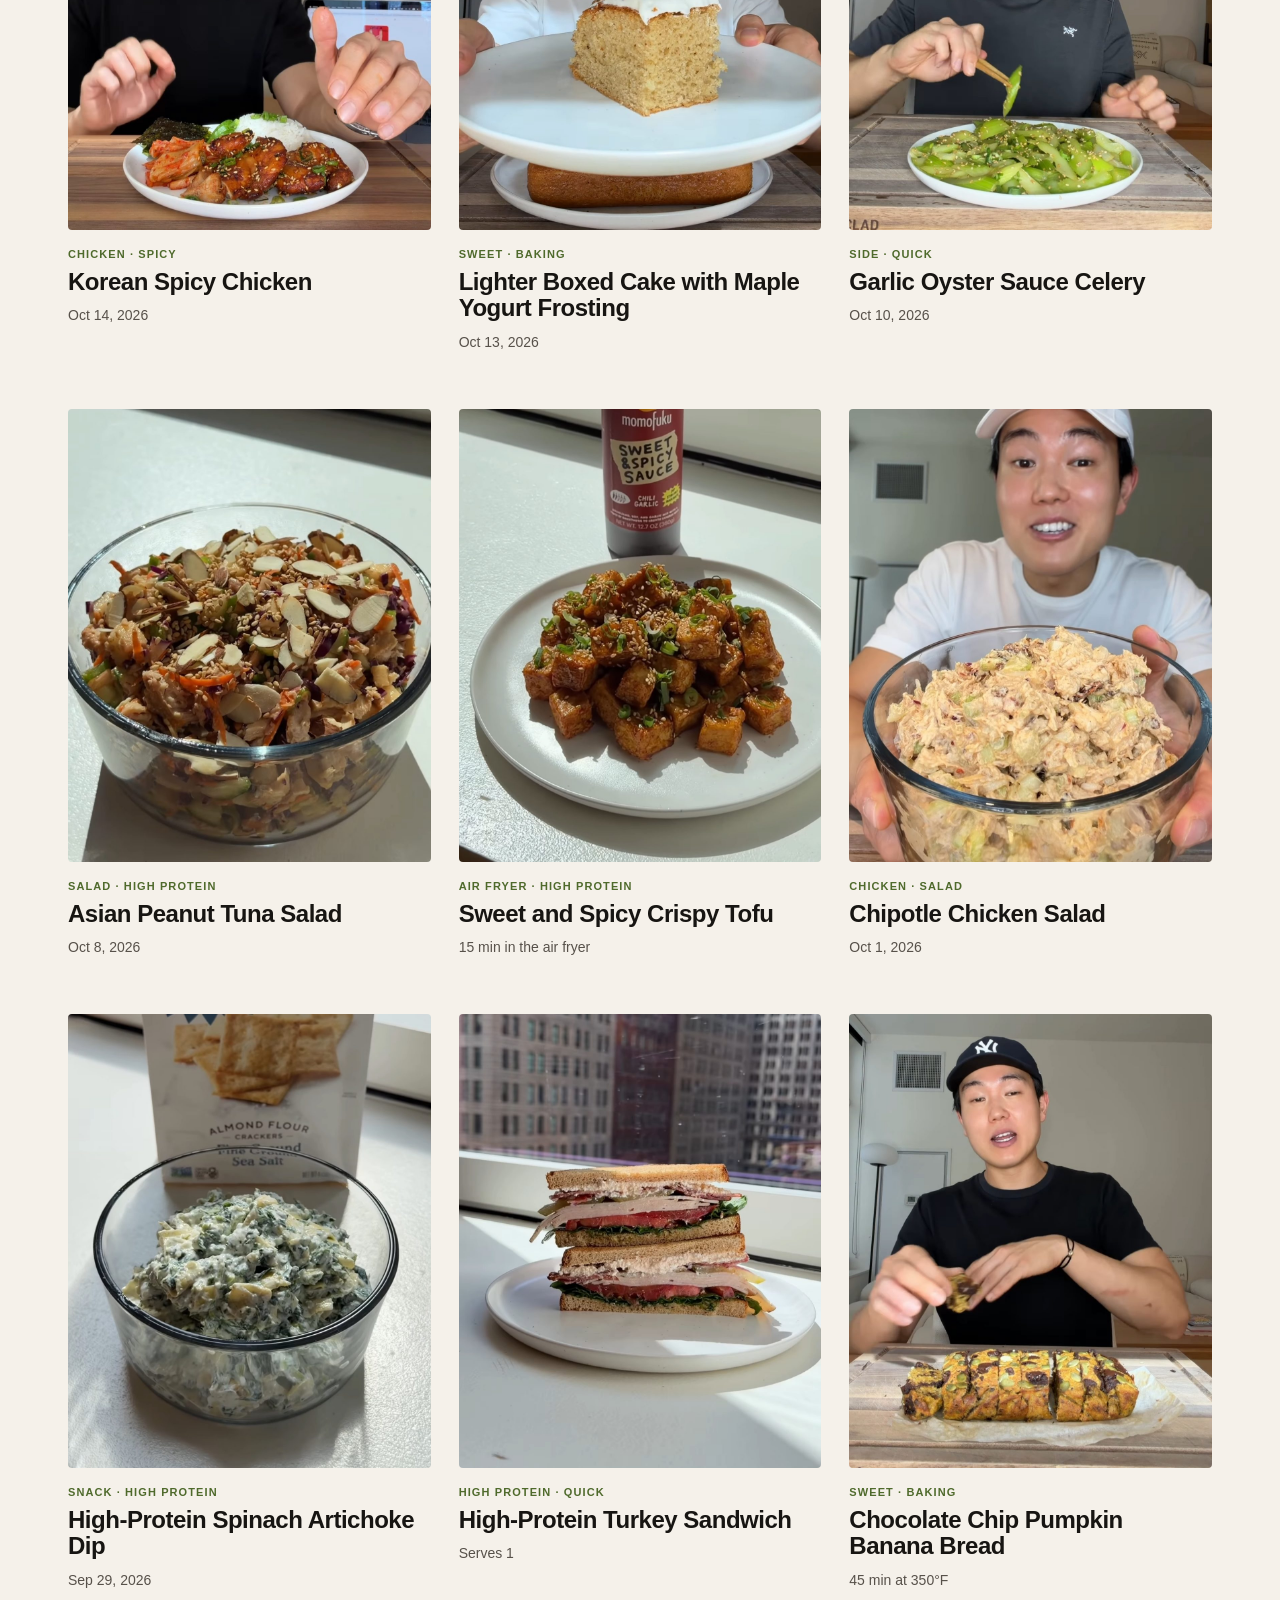
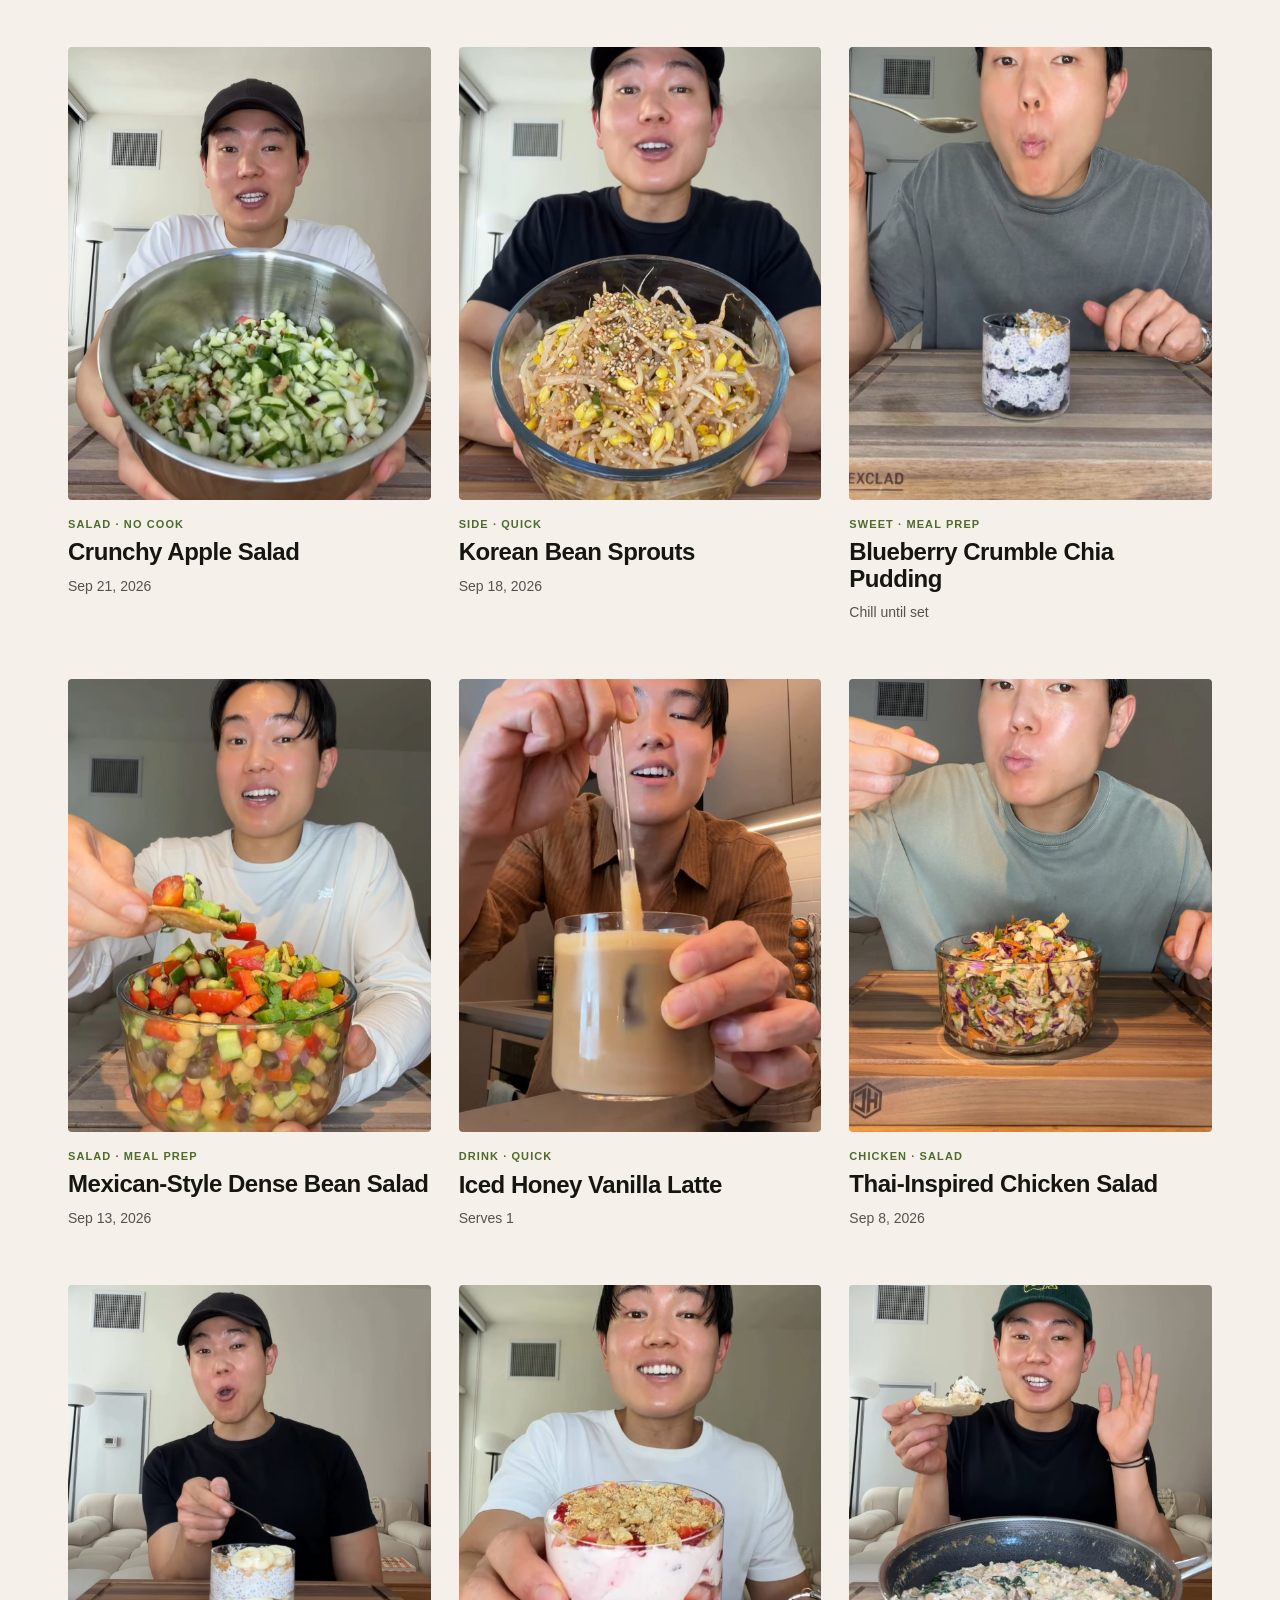
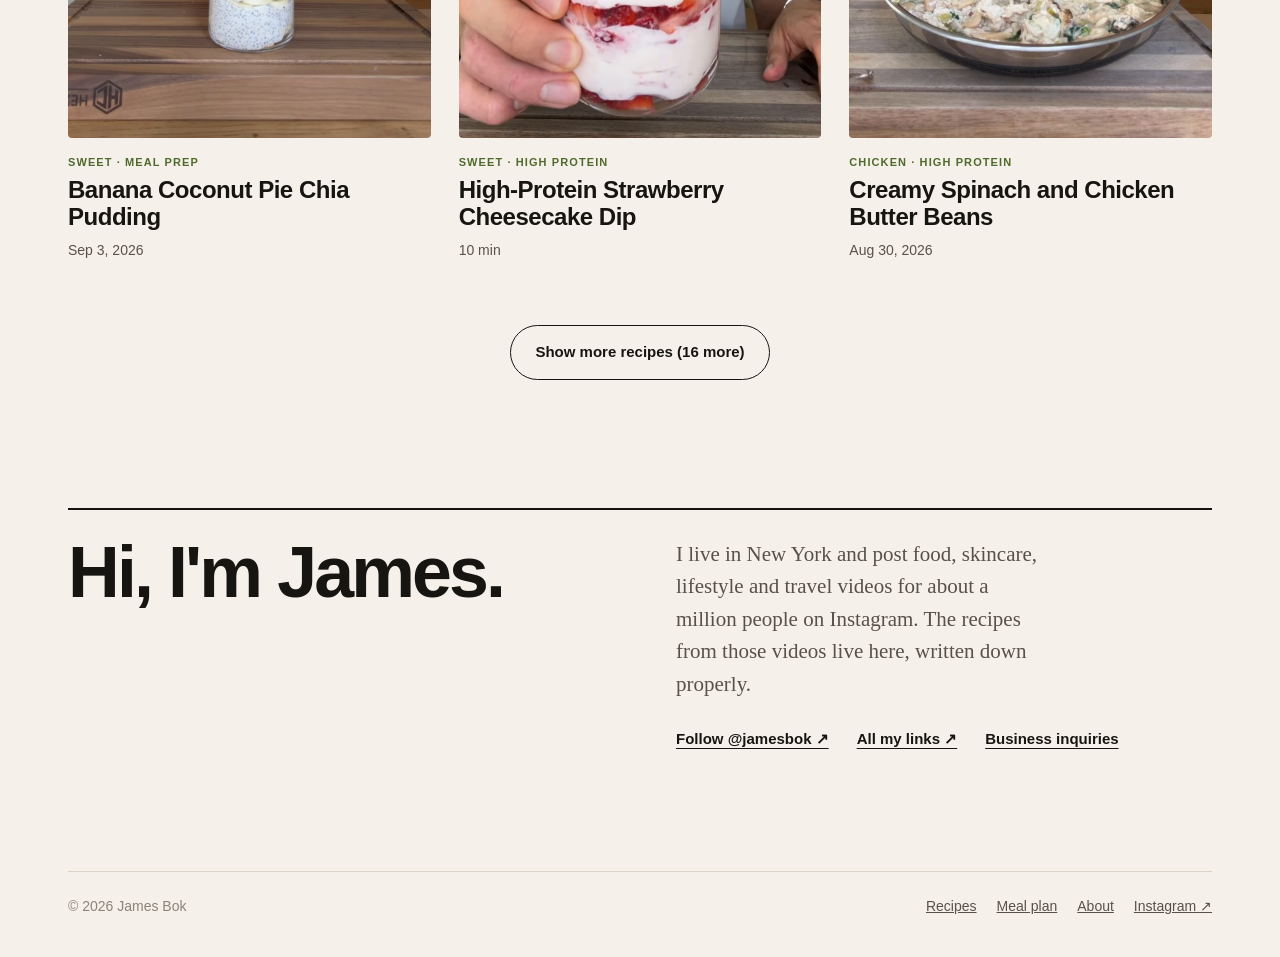
==== commit 30e57885: "Add 20 more recipes (Jul–Sep 2026) and Show more button" ====
--- a/index.html
+++ b/index.html
@@ -58,6 +58,9 @@
           <input class="search" id="search" type="search" placeholder="Search ingredients…" aria-label="Search recipes">
         </div>
         <ul class="grid" id="list"></ul>
+        <div class="more" id="more-wrap" hidden>
+          <button class="btn btn-line" id="more" type="button">Show more recipes</button>
+        </div>
       </section>
 
       <section class="about" id="about">
--- a/style.css
+++ b/style.css
@@ -182,6 +182,10 @@
 .card a:hover h3 { color: var(--accent); }
 .meta { display: flex; flex-wrap: wrap; gap: 4px 16px; margin-top: 10px; font-size: 14px; color: var(--ink-2); }
 .empty { grid-column: 1 / -1; padding: 40px 0; color: var(--ink-2); font-family: var(--serif); font-size: 18px; }
+.more { display: flex; justify-content: center; margin-top: 64px; }
+.more[hidden] { display: none; }
+.btn-line { background: transparent; color: var(--ink); border: 1.5px solid var(--ink); cursor: pointer; font-family: inherit; }
+.btn-line:hover { background: var(--ink); color: var(--paper); }
 
 /* ---------- home: about ---------- */
 .about {
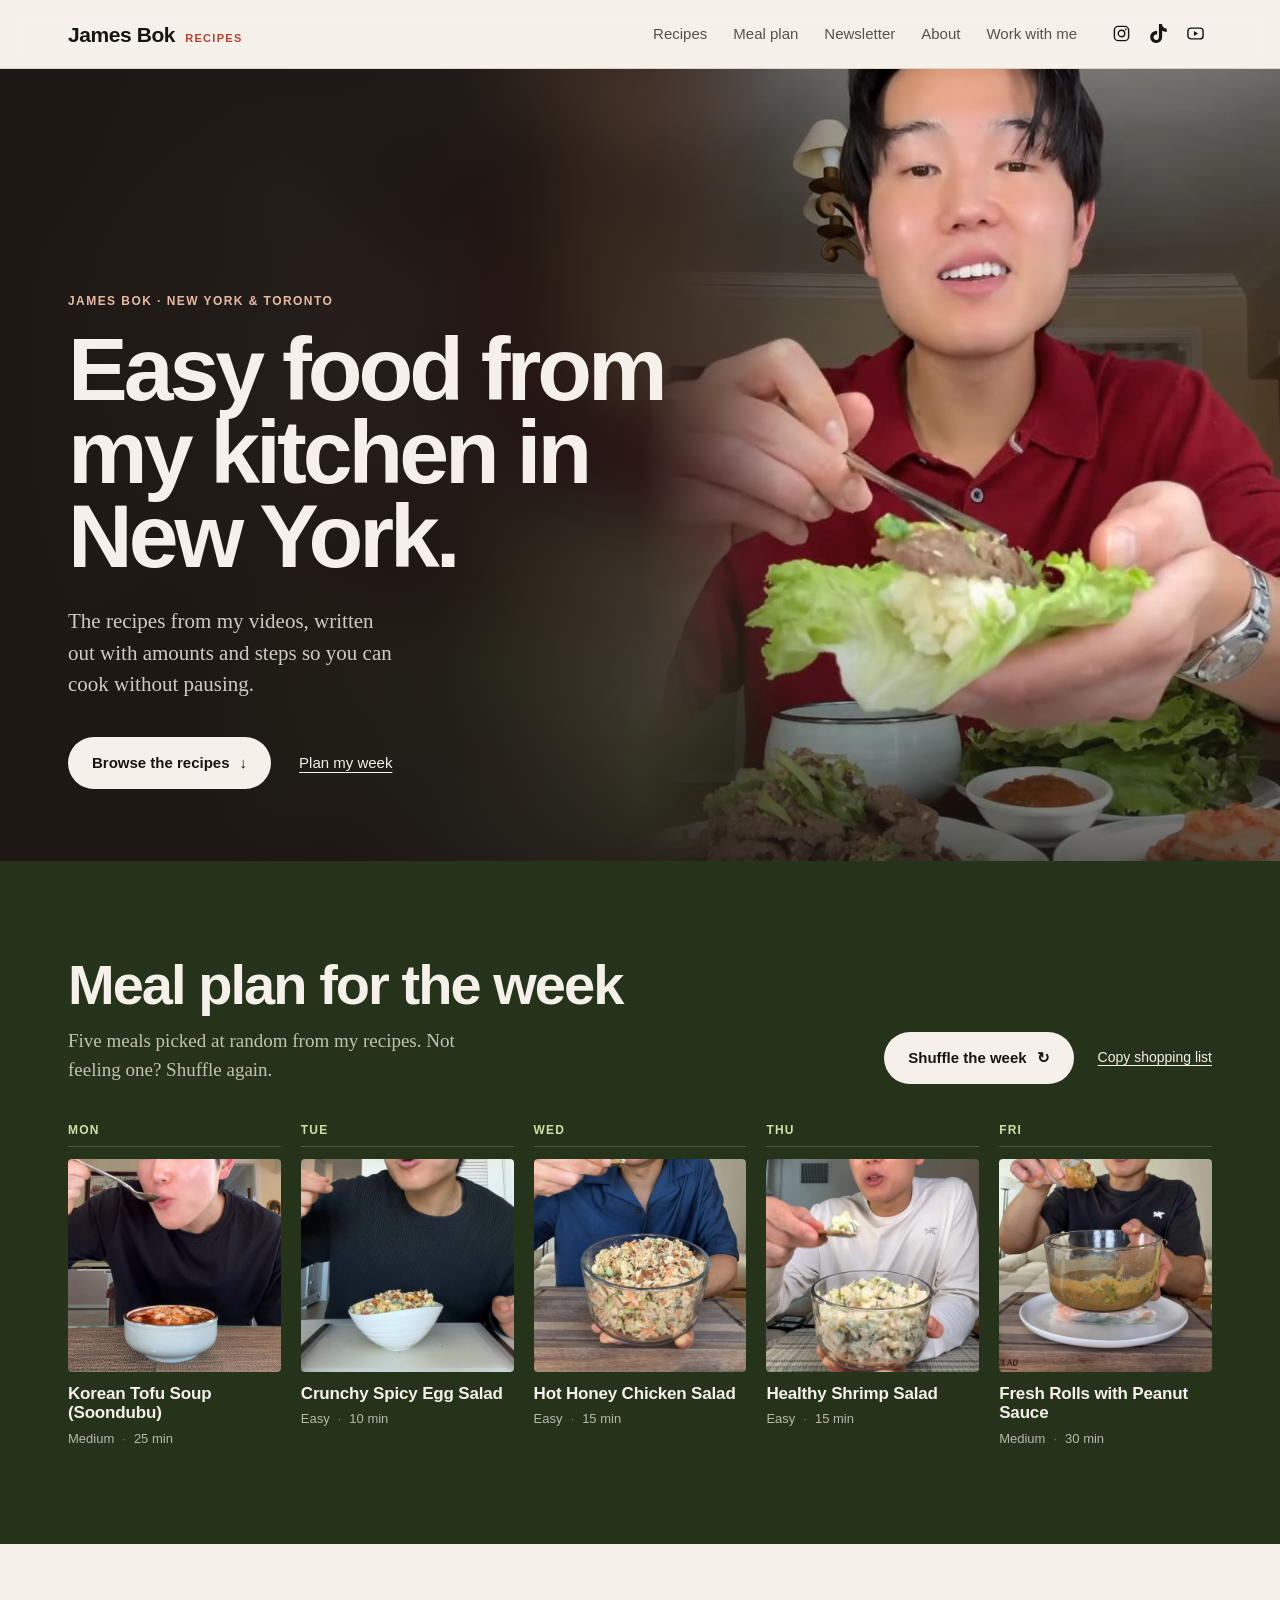
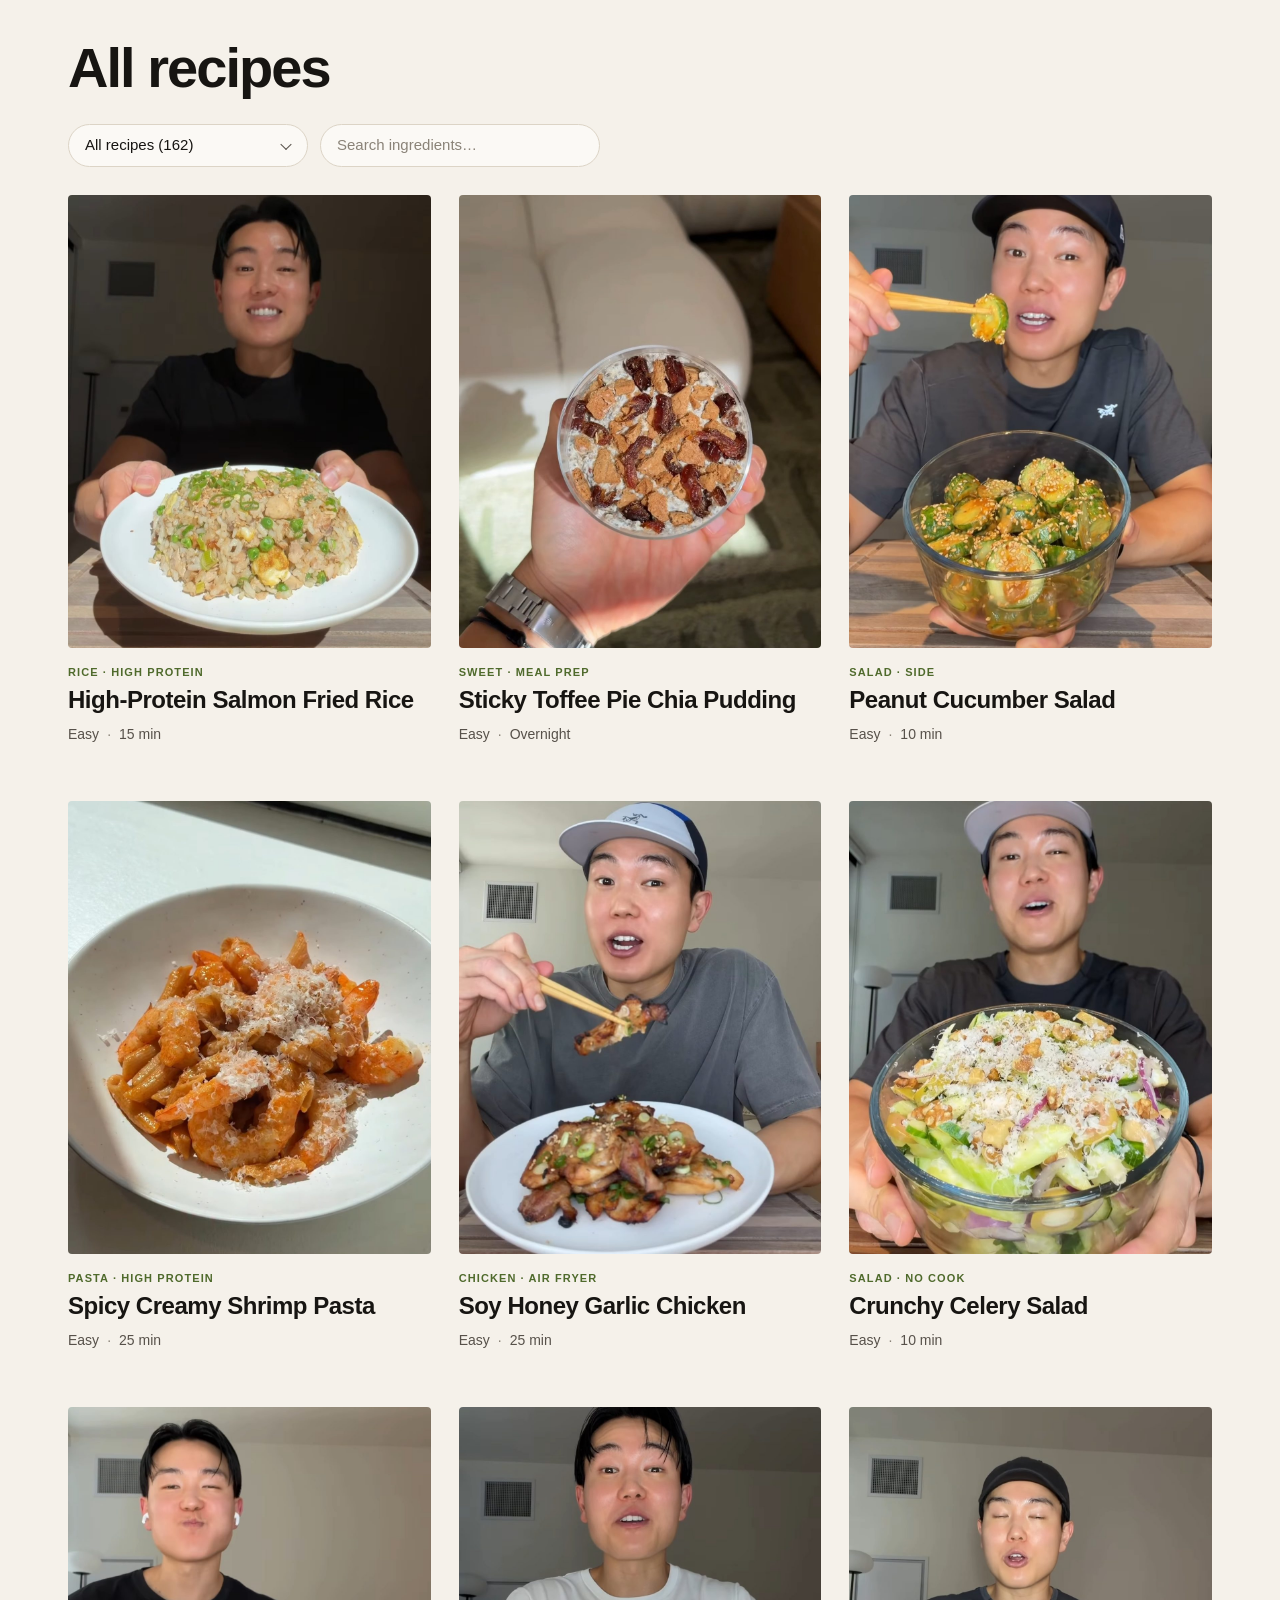
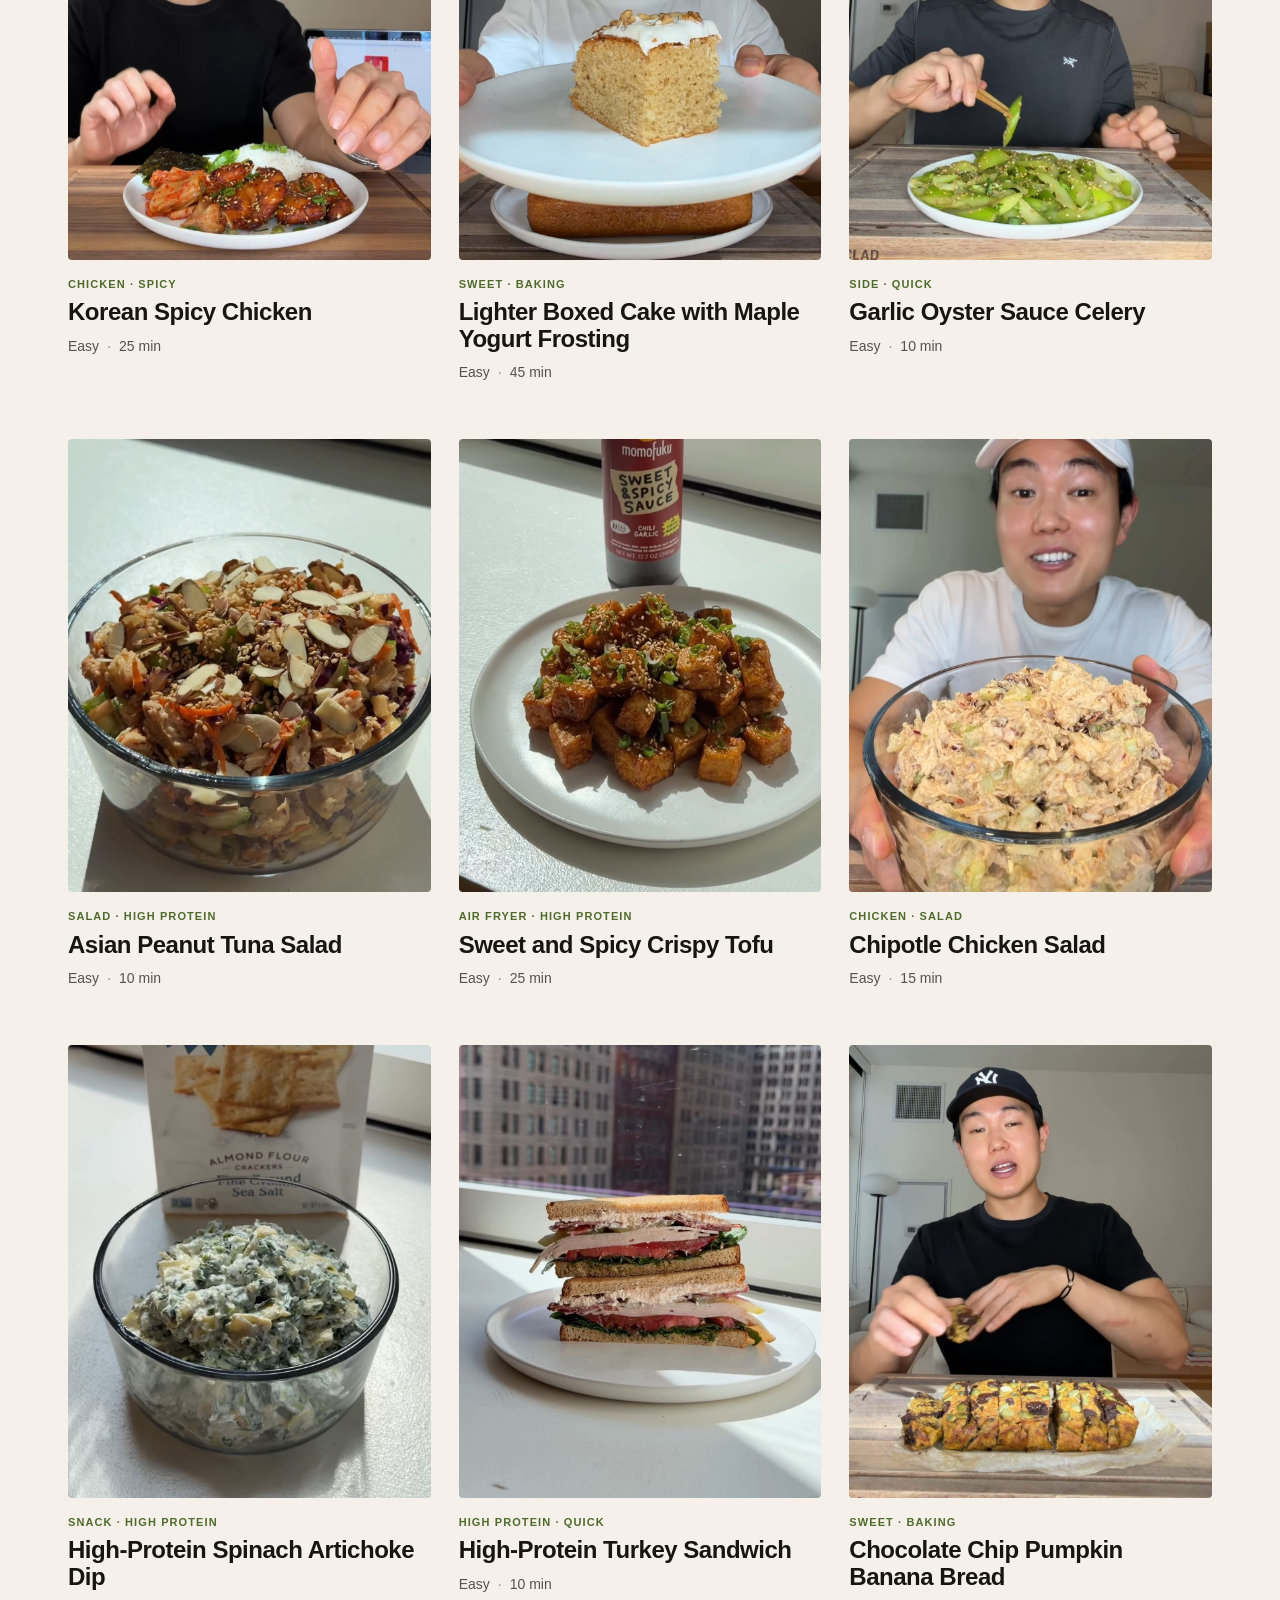
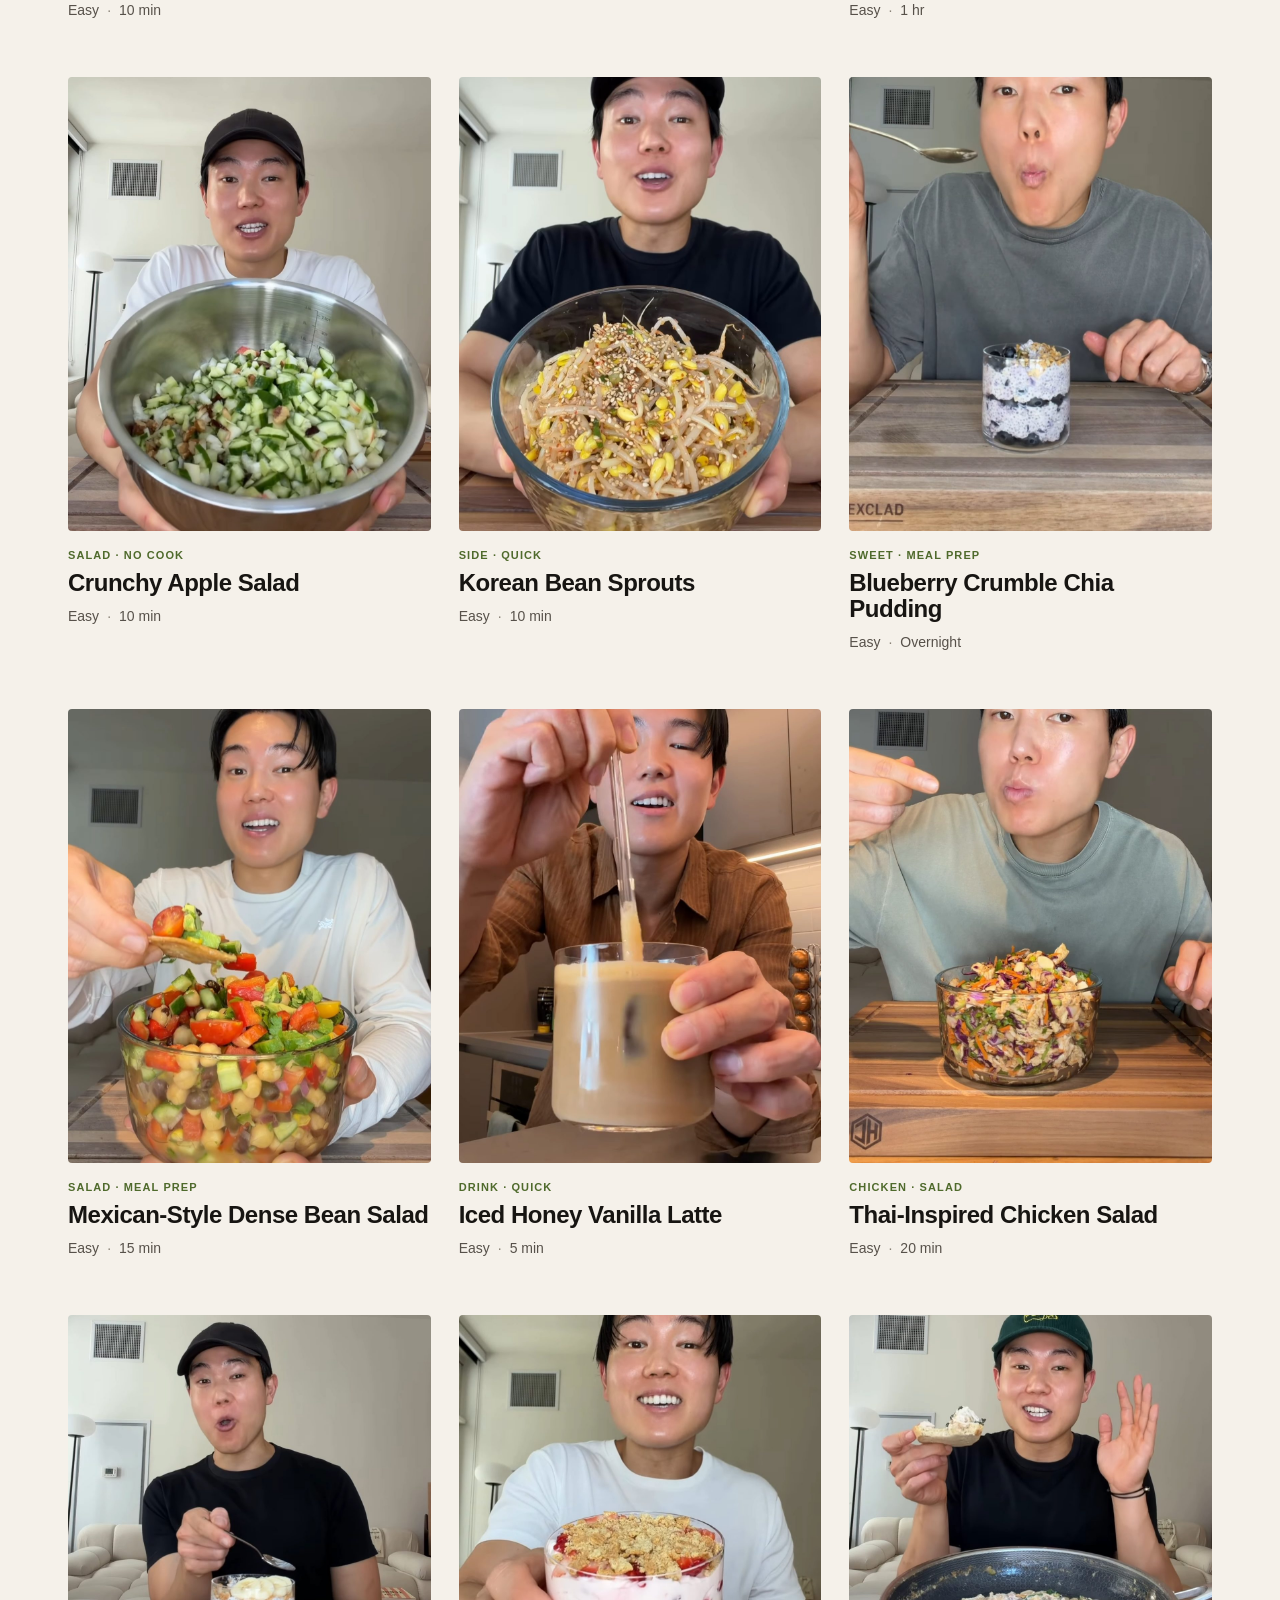
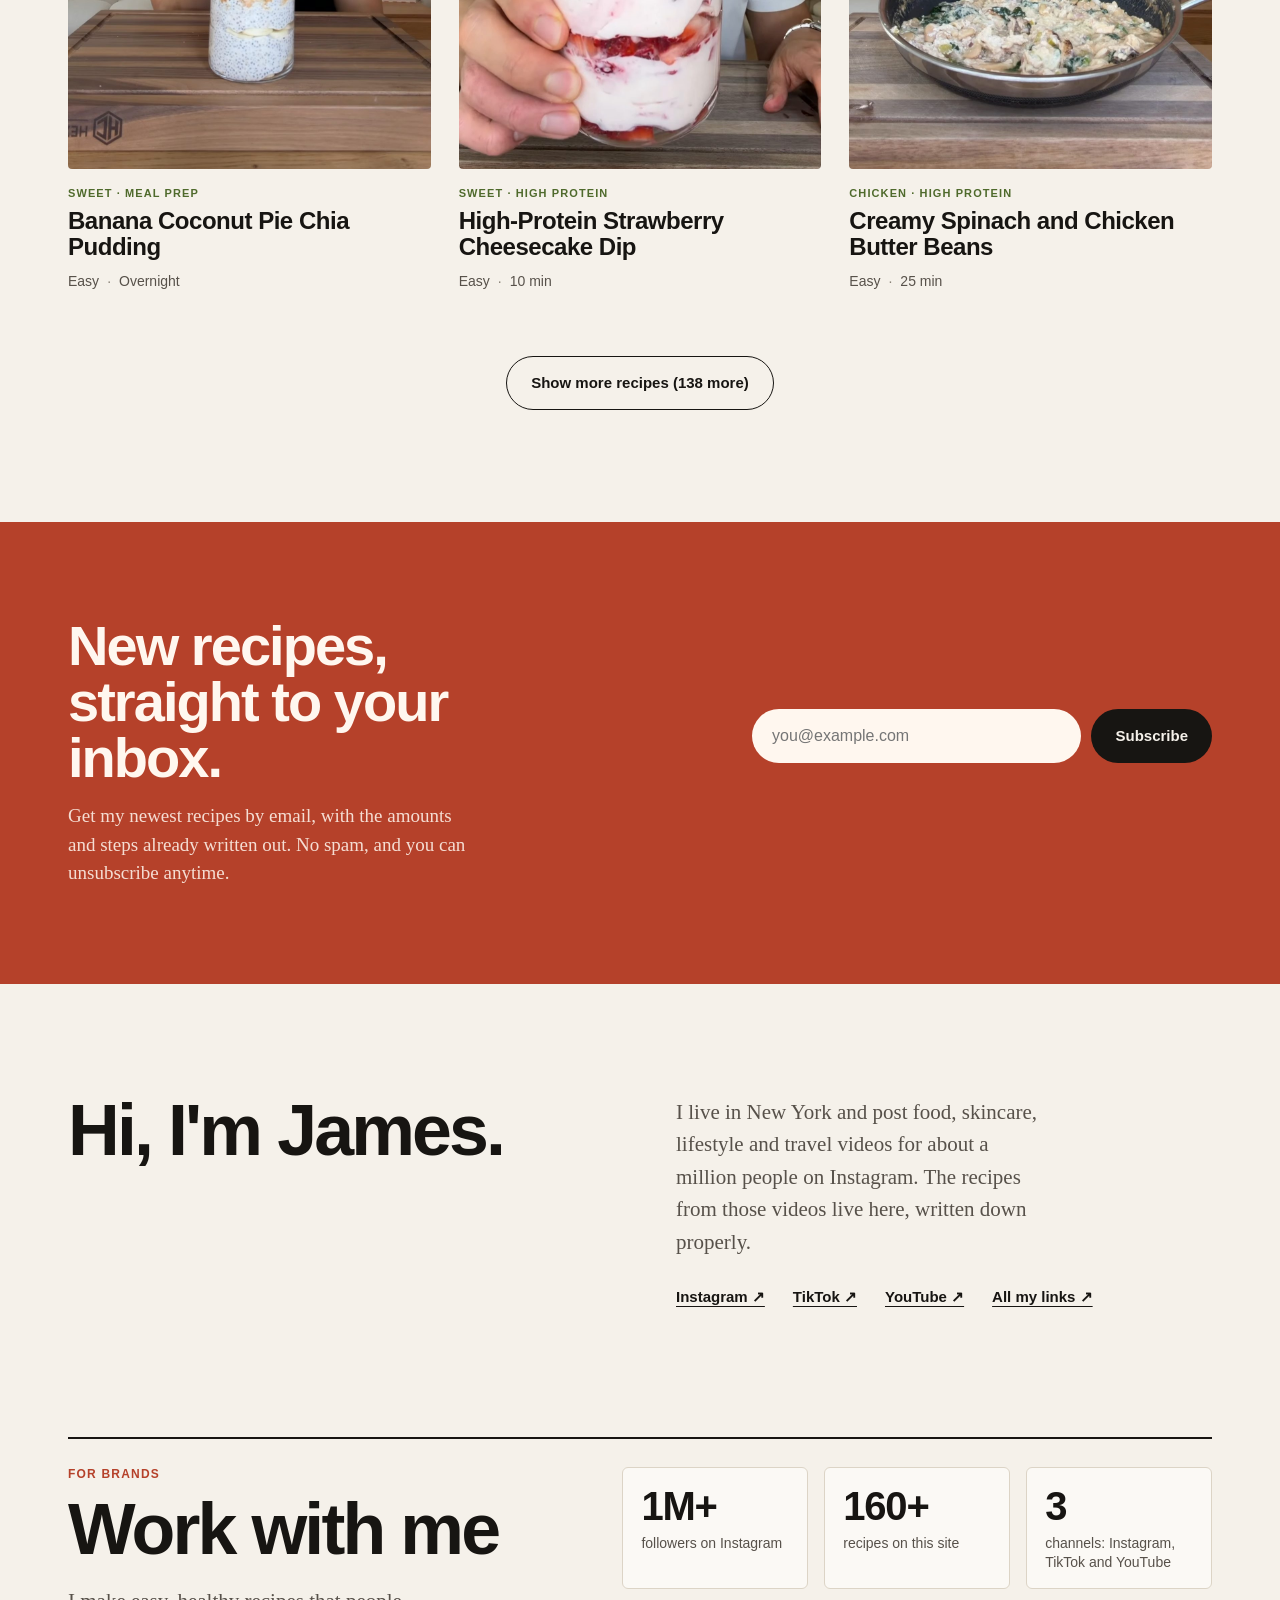
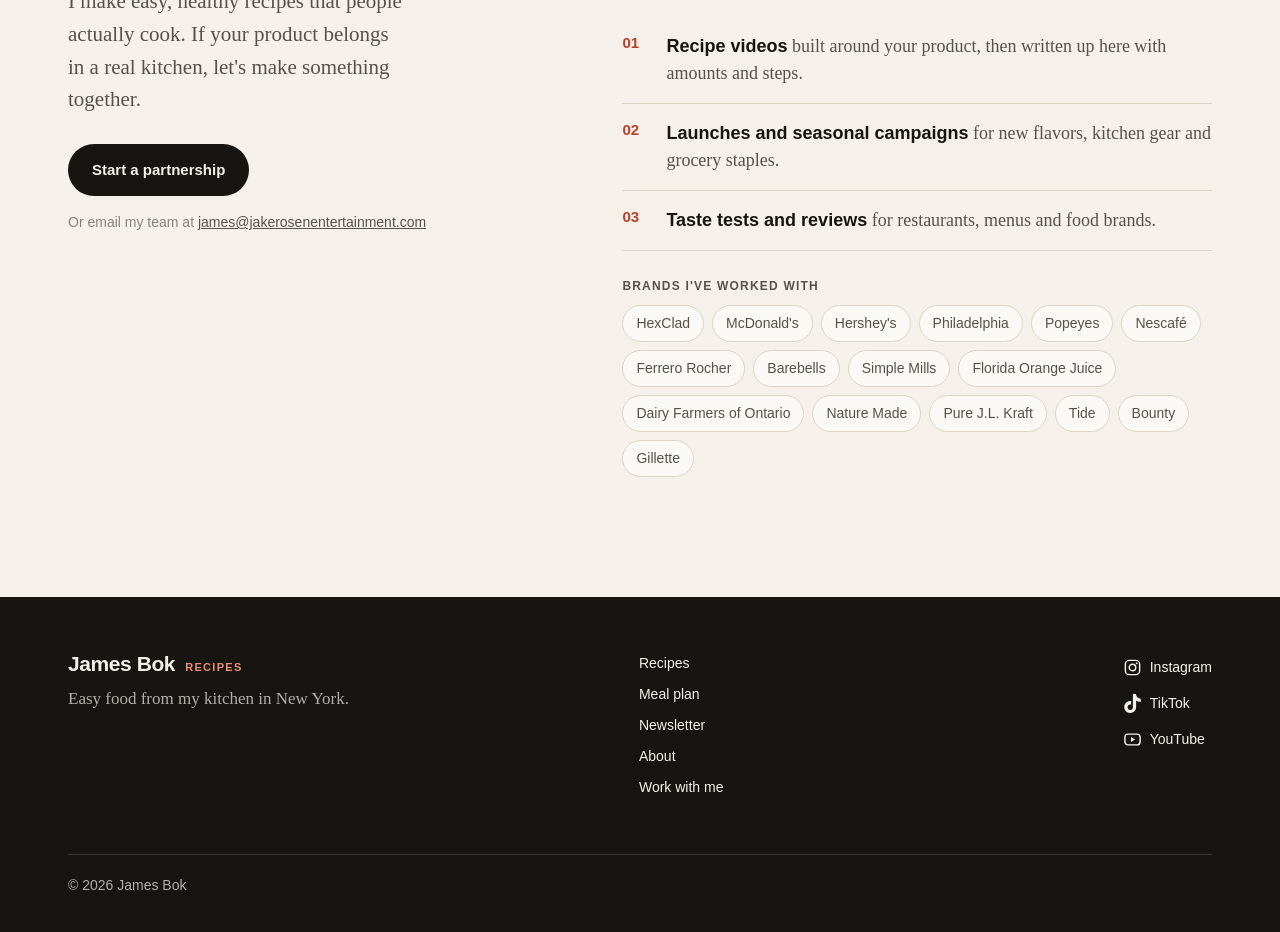
==== commit e44ae154: "Redesign: photo hero, new menu with socials, green meal plan, newsletter and Work with me sections" ====
--- a/index.html
+++ b/index.html
@@ -7,48 +7,67 @@
   <meta name="description" content="Easy recipes from James Bok's videos, written out with amounts and steps.">
   <link rel="stylesheet" href="style.css">
 </head>
-<body>
-  <div class="wrap">
-    <header class="site-head">
+<body class="home">
+  <a class="skip" href="#recipes">Skip to the recipes</a>
+
+  <header class="site-head">
+    <div class="wrap head-in">
       <a class="mark" href="index.html"><b>James Bok</b><span>Recipes</span></a>
-      <nav class="site-nav">
-        <a class="nav-recipes" href="#recipes">Recipes</a>
-        <a class="nav-plan" href="#plan">Meal plan</a>
-        <a href="#about">About</a>
-        <a href="https://www.instagram.com/jamesbok" target="_blank" rel="noopener">Instagram ↗</a>
-      </nav>
-    </header>
+      <button class="menu-btn" type="button" aria-expanded="false" aria-controls="head-links">Menu</button>
+      <div class="head-links" id="head-links">
+        <nav class="site-nav" aria-label="Main">
+          <a href="#recipes">Recipes</a>
+          <a href="#plan">Meal plan</a>
+          <a href="#newsletter">Newsletter</a>
+          <a href="#about">About</a>
+          <a href="#partner">Work with me</a>
+        </nav>
+        <ul class="socials" aria-label="James on social media">
+          <li><a href="https://www.instagram.com/jamesbok/" target="_blank" rel="noopener" aria-label="Instagram"><svg viewBox="0 0 24 24" aria-hidden="true"><rect x="3" y="3" width="18" height="18" rx="5" fill="none" stroke="currentColor" stroke-width="1.8"/><circle cx="12" cy="12" r="4.1" fill="none" stroke="currentColor" stroke-width="1.8"/><circle cx="17.3" cy="6.7" r="1.15" fill="currentColor"/></svg><span>Instagram</span></a></li>
+          <li><a href="https://www.tiktok.com/@james.bok" target="_blank" rel="noopener" aria-label="TikTok"><svg viewBox="0 0 24 24" aria-hidden="true"><path fill="currentColor" d="M12.525.02c1.31-.02 2.61-.01 3.91-.02.08 1.53.63 3.09 1.75 4.17 1.12 1.11 2.7 1.62 4.24 1.79v4.03c-1.44-.05-2.89-.35-4.2-.97-.57-.26-1.1-.59-1.62-.93-.01 2.92.01 5.84-.02 8.75-.08 1.4-.54 2.79-1.35 3.94-1.31 1.92-3.58 3.17-5.91 3.21-1.43.08-2.86-.31-4.08-1.03-2.02-1.19-3.44-3.37-3.65-5.71-.02-.5-.03-1-.01-1.49.18-1.9 1.12-3.72 2.58-4.96 1.66-1.44 3.98-2.13 6.15-1.72.02 1.48-.04 2.96-.04 4.44-.99-.32-2.15-.23-3.02.37-.63.41-1.11 1.04-1.36 1.75-.21.51-.15 1.07-.14 1.61.24 1.64 1.82 3.02 3.5 2.87 1.12-.01 2.19-.66 2.77-1.61.19-.33.4-.67.41-1.06.1-1.79.06-3.57.07-5.36.01-4.03-.01-8.05.02-12.07z"/></svg><span>TikTok</span></a></li>
+          <li><a href="https://www.youtube.com/@jamesbok" target="_blank" rel="noopener" aria-label="YouTube"><svg viewBox="0 0 24 24" aria-hidden="true"><rect x="2.4" y="5.2" width="19.2" height="13.6" rx="4" fill="none" stroke="currentColor" stroke-width="1.8"/><path d="M10 8.9v6.2l5.2-3.1z" fill="currentColor"/></svg><span>YouTube</span></a></li>
+        </ul>
+      </div>
+    </div>
+  </header>
 
-    <main>
-      <section class="hero">
-        <div>
-          <h1>Easy food from my kitchen in New&nbsp;York.</h1>
+  <main>
+    <section class="hero" aria-labelledby="hero-title">
+      <img class="hero-blur" src="james-hero.jpg" alt="" aria-hidden="true">
+      <img class="hero-img" src="james-hero.jpg" alt="James Bok at his dining table, building a bulgogi lettuce wrap, with kimchi and rice in front of him" width="720" height="1280" fetchpriority="high">
+      <div class="wrap hero-in">
+        <div class="hero-text">
+          <p class="hero-kicker">James Bok · New York &amp; Toronto</p>
+          <h1 id="hero-title">Easy food from my kitchen in New&nbsp;York.</h1>
           <p class="hero-lede">The recipes from my videos, written out with amounts and steps so you can cook without pausing.</p>
           <div class="hero-cta">
-            <a class="btn" href="#recipes">Browse the recipes <span aria-hidden="true">↓</span></a>
-            <a class="textlink" href="https://www.instagram.com/jamesbok" target="_blank" rel="noopener">Watch on Instagram ↗</a>
+            <a class="btn btn-light" href="#recipes">Browse the recipes <span aria-hidden="true">↓</span></a>
+            <a class="textlink" href="#plan">Plan my week</a>
           </div>
         </div>
-        <div id="feature"></div>
-      </section>
+      </div>
+    </section>
 
-      <section class="plan" id="plan">
+    <section class="band band-plan" id="plan" aria-labelledby="plan-title">
+      <div class="wrap plan">
         <div class="plan-head">
           <div>
-            <h2>Meal plan for the week</h2>
+            <h2 id="plan-title">Meal plan for the week</h2>
             <p class="plan-lede">Five meals picked at random from my recipes. Not feeling one? Shuffle again.</p>
           </div>
           <div class="plan-actions">
-            <button class="btn" id="shuffle" type="button">Shuffle the week <span aria-hidden="true">↻</span></button>
+            <button class="btn btn-light" id="shuffle" type="button">Shuffle the week <span aria-hidden="true">↻</span></button>
             <button class="textbtn" id="plan-copy" type="button">Copy shopping list</button>
           </div>
         </div>
         <ol class="plan-list" id="plan-list" aria-live="polite"></ol>
-      </section>
+      </div>
+    </section>
 
-      <section class="recipes" id="recipes">
+    <div class="wrap">
+      <section class="recipes" id="recipes" aria-labelledby="recipes-title">
         <div class="sec-head">
-          <h2>All recipes</h2>
+          <h2 id="recipes-title">All recipes</h2>
           <p class="count" id="count" aria-live="polite"></p>
         </div>
         <div class="toolbar">
@@ -62,30 +81,91 @@
           <button class="btn btn-line" id="more" type="button">Show more recipes</button>
         </div>
       </section>
+    </div>
 
-      <section class="about" id="about">
-        <h2>Hi, I'm James.</h2>
+    <section class="band band-news" id="newsletter" aria-labelledby="news-title">
+      <div class="wrap news">
+        <div class="news-text">
+          <h2 id="news-title">New recipes, straight to your inbox.</h2>
+          <p>Get my newest recipes by email, with the amounts and steps already written out. No spam, and you can unsubscribe anytime.</p>
+        </div>
+        <!-- To connect a newsletter service (Mailchimp, Kit, Beehiiv…), put its form URL in action="" and match the email field's name. -->
+        <form class="news-form" id="news-form" action="" method="post" novalidate>
+          <label class="sr" for="news-email">Email address</label>
+          <input id="news-email" type="email" name="email" placeholder="you@example.com" autocomplete="email" required>
+          <button class="btn" type="submit">Subscribe</button>
+          <p class="news-note" id="news-note" aria-live="polite"></p>
+        </form>
+      </div>
+    </section>
+
+    <div class="wrap">
+      <section class="about" id="about" aria-labelledby="about-title">
+        <h2 id="about-title">Hi, I'm James.</h2>
         <div>
           <p>I live in New York and post food, skincare, lifestyle and travel videos for about a million people on Instagram. The recipes from those videos live here, written down properly.</p>
           <div class="about-links">
-            <a href="https://www.instagram.com/jamesbok" target="_blank" rel="noopener">Follow @jamesbok ↗</a>
+            <a href="https://www.instagram.com/jamesbok/" target="_blank" rel="noopener">Instagram ↗</a>
+            <a href="https://www.tiktok.com/@james.bok" target="_blank" rel="noopener">TikTok ↗</a>
+            <a href="https://www.youtube.com/@jamesbok" target="_blank" rel="noopener">YouTube ↗</a>
             <a href="https://beacons.ai/jamesbok" target="_blank" rel="noopener">All my links ↗</a>
-            <a href="mailto:james@jakerosenentertainment.com">Business inquiries</a>
           </div>
         </div>
       </section>
-    </main>
 
-    <footer class="site-foot">
-      <span>© 2026 James Bok</span>
-      <nav>
+      <section class="partner" id="partner" aria-labelledby="partner-title">
+        <div class="partner-head">
+          <p class="label">For brands</p>
+          <h2 id="partner-title">Work with me</h2>
+          <p class="partner-lede">I make easy, healthy recipes that people actually cook. If your product belongs in a real kitchen, let's make something together.</p>
+          <a class="btn" href="mailto:james@jakerosenentertainment.com?subject=Partnership%20inquiry">Start a partnership</a>
+          <p class="partner-mail">Or email my team at <a href="mailto:james@jakerosenentertainment.com">james@jakerosenentertainment.com</a></p>
+        </div>
+        <div class="partner-body">
+          <dl class="stats">
+            <div><dt>1M+</dt><dd>followers on Instagram</dd></div>
+            <div><dt>160+</dt><dd>recipes on this site</dd></div>
+            <div><dt>3</dt><dd>channels: Instagram, TikTok and YouTube</dd></div>
+          </dl>
+          <ol class="offer">
+            <li><b>Recipe videos</b> built around your product, then written up here with amounts and steps.</li>
+            <li><b>Launches and seasonal campaigns</b> for new flavors, kitchen gear and grocery staples.</li>
+            <li><b>Taste tests and reviews</b> for restaurants, menus and food brands.</li>
+          </ol>
+          <div class="brands">
+            <p class="label">Brands I've worked with</p>
+            <ul>
+              <li>HexClad</li><li>McDonald's</li><li>Hershey's</li><li>Philadelphia</li><li>Popeyes</li><li>Nescafé</li>
+              <li>Ferrero Rocher</li><li>Barebells</li><li>Simple Mills</li><li>Florida Orange Juice</li><li>Dairy Farmers of Ontario</li>
+              <li>Nature Made</li><li>Pure J.L. Kraft</li><li>Tide</li><li>Bounty</li><li>Gillette</li>
+            </ul>
+          </div>
+        </div>
+      </section>
+    </div>
+  </main>
+
+  <footer class="site-foot">
+    <div class="wrap foot-in">
+      <div class="foot-brand">
+        <a class="mark" href="index.html"><b>James Bok</b><span>Recipes</span></a>
+        <p>Easy food from my kitchen in New York.</p>
+      </div>
+      <nav class="foot-nav" aria-label="Footer">
         <a href="#recipes">Recipes</a>
         <a href="#plan">Meal plan</a>
+        <a href="#newsletter">Newsletter</a>
         <a href="#about">About</a>
-        <a href="https://www.instagram.com/jamesbok" target="_blank" rel="noopener">Instagram ↗</a>
+        <a href="#partner">Work with me</a>
       </nav>
-    </footer>
-  </div>
+      <ul class="socials socials-labeled" aria-label="James on social media">
+        <li><a href="https://www.instagram.com/jamesbok/" target="_blank" rel="noopener"><svg viewBox="0 0 24 24" aria-hidden="true"><rect x="3" y="3" width="18" height="18" rx="5" fill="none" stroke="currentColor" stroke-width="1.8"/><circle cx="12" cy="12" r="4.1" fill="none" stroke="currentColor" stroke-width="1.8"/><circle cx="17.3" cy="6.7" r="1.15" fill="currentColor"/></svg><span>Instagram</span></a></li>
+        <li><a href="https://www.tiktok.com/@james.bok" target="_blank" rel="noopener"><svg viewBox="0 0 24 24" aria-hidden="true"><path fill="currentColor" d="M12.525.02c1.31-.02 2.61-.01 3.91-.02.08 1.53.63 3.09 1.75 4.17 1.12 1.11 2.7 1.62 4.24 1.79v4.03c-1.44-.05-2.89-.35-4.2-.97-.57-.26-1.1-.59-1.62-.93-.01 2.92.01 5.84-.02 8.75-.08 1.4-.54 2.79-1.35 3.94-1.31 1.92-3.58 3.17-5.91 3.21-1.43.08-2.86-.31-4.08-1.03-2.02-1.19-3.44-3.37-3.65-5.71-.02-.5-.03-1-.01-1.49.18-1.9 1.12-3.72 2.58-4.96 1.66-1.44 3.98-2.13 6.15-1.72.02 1.48-.04 2.96-.04 4.44-.99-.32-2.15-.23-3.02.37-.63.41-1.11 1.04-1.36 1.75-.21.51-.15 1.07-.14 1.61.24 1.64 1.82 3.02 3.5 2.87 1.12-.01 2.19-.66 2.77-1.61.19-.33.4-.67.41-1.06.1-1.79.06-3.57.07-5.36.01-4.03-.01-8.05.02-12.07z"/></svg><span>TikTok</span></a></li>
+        <li><a href="https://www.youtube.com/@jamesbok" target="_blank" rel="noopener"><svg viewBox="0 0 24 24" aria-hidden="true"><rect x="2.4" y="5.2" width="19.2" height="13.6" rx="4" fill="none" stroke="currentColor" stroke-width="1.8"/><path d="M10 8.9v6.2l5.2-3.1z" fill="currentColor"/></svg><span>YouTube</span></a></li>
+      </ul>
+      <p class="foot-copy">© 2026 James Bok</p>
+    </div>
+  </footer>
 
   <script src="recipes.js"></script>
   <script src="app.js"></script>
--- a/style.css
+++ b/style.css
@@ -37,95 +37,153 @@
   margin: 0; font: 700 12px/1.2 var(--sans); letter-spacing: 0.1em; text-transform: uppercase; color: var(--ink-2);
 }
 
+.sr, .skip:not(:focus) {
+  position: absolute; width: 1px; height: 1px; margin: -1px; padding: 0;
+  overflow: hidden; clip: rect(0 0 0 0); white-space: nowrap; border: 0;
+}
+.skip:focus {
+  position: fixed; top: 12px; left: 12px; z-index: 50;
+  background: var(--ink); color: var(--paper); padding: 10px 16px; border-radius: 999px; font-size: 14px;
+}
+
 /* ---------- header / footer ---------- */
 .site-head {
-  display: flex; align-items: center; justify-content: space-between; gap: 16px;
-  padding-top: 20px; padding-bottom: 20px;
+  position: sticky; top: 0; z-index: 30;
+  background: rgba(245, 241, 234, 0.9);
+  -webkit-backdrop-filter: saturate(1.4) blur(12px); backdrop-filter: saturate(1.4) blur(12px);
   border-bottom: 1px solid var(--line);
 }
+.head-in { display: flex; align-items: center; justify-content: space-between; gap: 24px; min-height: 68px; }
 .mark { text-decoration: none; display: flex; align-items: baseline; gap: 10px; white-space: nowrap; }
 .mark b { font: 700 21px/1 var(--sans); letter-spacing: -0.02em; }
 .mark span { font: 700 11px/1 var(--sans); letter-spacing: 0.12em; text-transform: uppercase; color: var(--accent); }
-.site-nav { display: flex; gap: 24px; font-size: 15px; }
+.head-links { display: flex; align-items: center; gap: 28px; }
+.site-nav { display: flex; gap: 26px; font-size: 15px; }
 .site-nav a { text-decoration: none; color: var(--ink-2); white-space: nowrap; }
-.site-nav a:hover { color: var(--ink); text-decoration: underline; text-underline-offset: 4px; }
+.site-nav a:hover { color: var(--ink); text-decoration: underline; text-underline-offset: 5px; }
+.socials { list-style: none; margin: 0; padding: 0; display: flex; gap: 4px; }
+.socials a {
+  display: inline-flex; align-items: center; gap: 8px; text-decoration: none; color: var(--ink);
+  padding: 7px; border-radius: 999px; transition: background .15s ease, color .15s ease;
+}
+.socials a:hover { background: var(--ink); color: var(--paper); }
+.socials svg { width: 19px; height: 19px; flex: none; }
+.site-head .socials span { display: none; }
+.menu-btn {
+  display: none; border: 1.5px solid var(--ink); background: transparent; border-radius: 999px;
+  padding: 7px 16px; font-size: 14px; font-weight: 700; cursor: pointer;
+}
 
 .site-foot {
-  margin-top: 120px; padding-top: 24px; padding-bottom: 40px;
-  border-top: 1px solid var(--line);
-  display: flex; flex-wrap: wrap; justify-content: space-between; gap: 12px 24px;
-  font-size: 14px; color: var(--ink-3);
-}
-.site-foot nav { display: flex; flex-wrap: wrap; gap: 8px 20px; }
-.site-foot a { color: var(--ink-2); }
+  margin-top: 120px; background: var(--ink); color: rgba(245, 241, 234, 0.7);
+  padding: 56px 0 36px; font-size: 14px;
+}
+.foot-in {
+  display: grid; grid-template-columns: minmax(0, 1.2fr) minmax(0, 1fr) auto; gap: 32px 48px; align-items: start;
+}
+.foot-brand .mark b { color: var(--paper); }
+.foot-brand .mark span { color: #e8907a; }
+.foot-brand p { margin: 12px 0 0; font: 400 17px/1.5 var(--serif); }
+.foot-nav { display: grid; gap: 10px; }
+.foot-nav a { color: var(--paper); text-decoration: none; }
+.foot-nav a:hover { text-decoration: underline; text-underline-offset: 4px; }
+.socials-labeled { flex-direction: column; gap: 6px; }
+.socials-labeled a { color: var(--paper); padding: 4px 0; }
+.socials-labeled a:hover { background: none; color: #e8907a; }
+.foot-copy { grid-column: 1 / -1; margin: 24px 0 0; padding-top: 20px; border-top: 1px solid rgba(245, 241, 234, 0.15); }
+
+/* ---------- buttons ---------- */
+.btn {
+  display: inline-flex; align-items: center; gap: 10px;
+  background: var(--ink); color: var(--paper); text-decoration: none; border: 0; cursor: pointer;
+  padding: 15px 24px; border-radius: 999px; font-weight: 700; font-size: 15px;
+  transition: background .15s ease, color .15s ease;
+}
+.btn:hover { background: var(--accent); }
+.btn-light { background: var(--paper); color: var(--ink); }
+.btn-light:hover { background: var(--accent); color: var(--accent-ink); }
+.textlink { font-size: 15px; color: var(--ink-2); text-underline-offset: 4px; }
+.textlink:hover { color: var(--ink); }
 
 /* ---------- home: hero ---------- */
+/* One photo of James fills the hero; a dark gradient sits under the text. */
 .hero {
-  display: grid; grid-template-columns: minmax(0, 1.15fr) minmax(0, 0.85fr);
-  gap: 48px 72px; align-items: end;
-  padding-top: clamp(40px, 7vw, 96px); padding-bottom: clamp(56px, 8vw, 104px);
-}
+  position: relative; overflow: hidden; isolation: isolate;
+  background: #1d1814; color: var(--paper);
+  min-height: min(88vh, 860px); display: flex; align-items: flex-end;
+}
+.hero-blur, .hero-img { position: absolute; z-index: -2; object-fit: cover; }
+.hero-blur { inset: -40px; width: calc(100% + 80px); height: calc(100% + 80px); max-width: none; filter: blur(36px) brightness(0.55); }
+.hero-img {
+  top: 0; right: 0; height: 100%; width: 50%; object-position: 50% 42%;
+  -webkit-mask-image: linear-gradient(90deg, transparent 0, #000 22%); mask-image: linear-gradient(90deg, transparent 0, #000 22%);
+}
+.hero::after {
+  content: ""; position: absolute; inset: 0; z-index: -1;
+  background:
+    linear-gradient(90deg, #1d1814 0%, rgba(29, 24, 20, 0.9) 34%, rgba(29, 24, 20, 0.5) 52%, rgba(29, 24, 20, 0) 68%),
+    linear-gradient(0deg, rgba(29, 24, 20, 0.7) 0%, rgba(29, 24, 20, 0) 34%);
+}
+.hero-in {
+  width: 100%; display: flex; align-items: flex-end; justify-content: space-between; gap: 40px;
+  padding-top: 120px; padding-bottom: clamp(40px, 6vw, 72px);
+}
+.hero-text { max-width: 640px; }
+.hero-kicker { margin: 0 0 20px; font: 700 12px/1.2 var(--sans); letter-spacing: 0.12em; text-transform: uppercase; color: #e8b9a3; }
 .hero h1 {
   margin: 0;
-  font: 700 clamp(48px, 7.4vw, 108px)/0.93 var(--sans);
+  font: 700 clamp(48px, 7vw, 104px)/0.93 var(--sans);
   letter-spacing: -0.045em;
 }
-.hero h1 em { font-style: normal; color: var(--accent); }
 .hero-lede {
-  margin: 32px 0 0; max-width: 34ch;
-  font: 400 21px/1.5 var(--serif); color: var(--ink-2);
+  margin: 28px 0 0; max-width: 32ch;
+  font: 400 21px/1.5 var(--serif); color: rgba(245, 241, 234, 0.82);
 }
 .hero-cta { display: flex; flex-wrap: wrap; align-items: center; gap: 14px 28px; margin-top: 36px; }
-.btn {
-  display: inline-flex; align-items: center; gap: 10px;
-  background: var(--ink); color: var(--paper); text-decoration: none;
-  padding: 15px 24px; border-radius: 999px; font-weight: 700; font-size: 15px;
-  transition: background .15s ease;
-}
-.btn:hover { background: var(--accent); }
-.textlink { font-size: 15px; color: var(--ink-2); text-underline-offset: 4px; }
-.textlink:hover { color: var(--ink); }
-
-.feature { display: block; text-decoration: none; }
-.feature-photo { aspect-ratio: 4 / 5; overflow: hidden; border-radius: 4px; background: var(--paper-2); }
-.feature-photo img { width: 100%; height: 100%; object-fit: cover; transition: transform .6s cubic-bezier(.2, .7, .2, 1); }
-.feature:hover .feature-photo img { transform: scale(1.03); }
-.feature-cap {
-  display: grid; grid-template-columns: minmax(0, 1fr) auto; gap: 6px 20px; align-items: end;
-  padding-top: 16px;
-}
-.feature-cap .label { grid-column: 1 / -1; color: var(--accent); }
-.feature-cap h2 { margin: 0; font: 700 26px/1.08 var(--sans); letter-spacing: -0.02em; }
-.feature-cap .go {
-  font-size: 14px; font-weight: 700; white-space: nowrap; padding-bottom: 3px;
-  border-bottom: 2px solid var(--ink);
-}
-.feature:hover .go { color: var(--accent); border-color: var(--accent); }
-.feature-cap .meta { grid-column: 1 / -1; }
+.hero .textlink { color: var(--paper); }
+.hero .textlink:hover { color: #e8b9a3; }
+
+/* Newest recipe, a small card in the hero's corner. */
+.newest {
+  display: grid; grid-template-columns: 72px minmax(0, 1fr); gap: 14px; align-items: center;
+  width: 300px; padding: 12px; border-radius: 6px; text-decoration: none; color: var(--ink);
+  background: rgba(245, 241, 234, 0.94); box-shadow: 0 10px 30px rgba(0, 0, 0, 0.25);
+  transition: transform .2s ease;
+}
+.newest:hover { transform: translateY(-3px); }
+.newest img { width: 72px; height: 90px; object-fit: cover; border-radius: 4px; }
+.newest small { display: block; font: 700 11px/1.2 var(--sans); letter-spacing: 0.1em; text-transform: uppercase; color: var(--accent); }
+.newest b { display: block; margin-top: 5px; font: 700 17px/1.15 var(--sans); letter-spacing: -0.01em; }
+.newest .meta { margin-top: 6px; font-size: 13px; }
+
+/* ---------- full-width colored bands ---------- */
+.band { padding: clamp(56px, 8vw, 96px) 0; scroll-margin-top: 68px; }
 
 /* ---------- home: meal plan ---------- */
-.plan { border-top: 2px solid var(--ink); padding-top: 28px; margin-bottom: 112px; scroll-margin-top: 16px; }
+.band-plan { background: #26331b; color: var(--paper); }
 .plan-head { display: flex; flex-wrap: wrap; align-items: flex-end; justify-content: space-between; gap: 20px 40px; }
 .plan-head h2 { margin: 0; font: 700 clamp(32px, 4.4vw, 56px)/1 var(--sans); letter-spacing: -0.035em; }
-.plan-lede { margin: 14px 0 0; max-width: 44ch; font: 400 19px/1.5 var(--serif); color: var(--ink-2); }
+.plan-lede { margin: 14px 0 0; max-width: 44ch; font: 400 19px/1.5 var(--serif); color: rgba(245, 241, 234, 0.75); }
 .plan-actions { display: flex; flex-wrap: wrap; align-items: center; gap: 12px 24px; }
-.plan-actions .btn { border: 0; cursor: pointer; }
+.band-plan .textbtn { color: var(--paper); }
+.band-plan .textbtn:hover { color: #cfe0a6; }
 
 .plan-list {
-  list-style: none; margin: 32px 0 0; padding: 0;
+  list-style: none; margin: 40px 0 0; padding: 0;
   display: grid; grid-template-columns: repeat(5, minmax(0, 1fr)); gap: 20px;
 }
 .day a { display: block; text-decoration: none; }
 .day-name {
-  display: block; margin-bottom: 12px; padding-bottom: 10px; border-bottom: 1px solid var(--line);
-  font: 700 12px/1 var(--sans); letter-spacing: 0.1em; text-transform: uppercase; color: var(--accent);
-}
-.day-photo { aspect-ratio: 1 / 1; overflow: hidden; border-radius: 4px; background: var(--paper-2); }
+  display: block; margin-bottom: 12px; padding-bottom: 10px; border-bottom: 1px solid rgba(245, 241, 234, 0.2);
+  font: 700 12px/1 var(--sans); letter-spacing: 0.1em; text-transform: uppercase; color: #cfe0a6;
+}
+.day-photo { aspect-ratio: 1 / 1; overflow: hidden; border-radius: 4px; background: rgba(0, 0, 0, 0.2); }
 .day-photo img { width: 100%; height: 100%; object-fit: cover; object-position: center 62%; transition: transform .6s cubic-bezier(.2, .7, .2, 1); }
 .day a:hover .day-photo img { transform: scale(1.04); }
 .day h3 { margin: 12px 0 0; font: 700 17px/1.15 var(--sans); letter-spacing: -0.01em; transition: color .15s ease; }
-.day a:hover h3 { color: var(--accent); }
-.day .meta { margin-top: 6px; font-size: 13px; }
+.day a:hover h3 { color: #cfe0a6; }
+.day .meta { margin-top: 6px; font-size: 13px; color: rgba(245, 241, 234, 0.7); }
+.band-plan .meta span + span::before { color: rgba(245, 241, 234, 0.4); }
 
 .plan-list.fresh .day { animation: deal-in .45s cubic-bezier(.2, .7, .2, 1) both; }
 .plan-list.fresh .day:nth-child(2) { animation-delay: .05s; }
@@ -136,10 +194,14 @@
 @media (prefers-reduced-motion: reduce) { .plan-list.fresh .day { animation: none; } }
 
 /* ---------- home: recipe index ---------- */
-.recipes { border-top: 2px solid var(--ink); padding-top: 28px; scroll-margin-top: 16px; }
+.recipes { padding-top: clamp(56px, 8vw, 96px); padding-bottom: clamp(64px, 9vw, 112px); scroll-margin-top: 68px; }
 .sec-head { display: flex; align-items: baseline; justify-content: space-between; gap: 16px; }
 .sec-head h2 { margin: 0; font: 700 clamp(32px, 4.4vw, 56px)/1 var(--sans); letter-spacing: -0.035em; }
-.count { margin: 0; font-size: 14px; color: var(--ink-3); font-variant-numeric: tabular-nums; }
+/* Recipe count: hidden on screen, still announced to screen readers when the filter or search changes. */
+.count {
+  position: absolute; width: 1px; height: 1px; margin: -1px; padding: 0;
+  overflow: hidden; clip: rect(0 0 0 0); white-space: nowrap; border: 0;
+}
 
 .toolbar {
   display: flex; flex-wrap: wrap; align-items: center; gap: 12px;
@@ -180,7 +242,8 @@
   transition: color .15s ease;
 }
 .card a:hover h3 { color: var(--accent); }
-.meta { display: flex; flex-wrap: wrap; gap: 4px 16px; margin-top: 10px; font-size: 14px; color: var(--ink-2); }
+.meta { display: flex; flex-wrap: wrap; gap: 4px 8px; margin-top: 10px; font-size: 14px; color: var(--ink-2); }
+.meta span + span::before { content: "·"; margin-right: 8px; color: var(--ink-3); }
 .empty { grid-column: 1 / -1; padding: 40px 0; color: var(--ink-2); font-family: var(--serif); font-size: 18px; }
 .more { display: flex; justify-content: center; margin-top: 64px; }
 .more[hidden] { display: none; }
@@ -190,14 +253,53 @@
 /* ---------- home: about ---------- */
 .about {
   display: grid; grid-template-columns: minmax(0, 1fr) minmax(0, 1fr); gap: 32px 72px;
-  margin-top: 128px; padding-top: 28px; border-top: 2px solid var(--ink);
-  scroll-margin-top: 16px;
+  margin-top: clamp(64px, 9vw, 112px); scroll-margin-top: 92px;
 }
 .about h2 { margin: 0; font: 700 clamp(40px, 5.6vw, 76px)/0.95 var(--sans); letter-spacing: -0.04em; }
 .about p { margin: 0; font: 400 21px/1.55 var(--serif); color: var(--ink-2); max-width: 36ch; }
 .about-links { display: flex; flex-wrap: wrap; gap: 12px 28px; margin-top: 28px; }
 .about-links a { font-size: 15px; font-weight: 700; text-underline-offset: 4px; }
 .about-links a:hover { color: var(--accent); }
+
+/* ---------- home: newsletter ---------- */
+.band-news { background: var(--accent); color: var(--accent-ink); }
+.news { display: grid; grid-template-columns: minmax(0, 1fr) minmax(0, 460px); gap: 28px 64px; align-items: center; }
+.news h2 { margin: 0; font: 700 clamp(32px, 4.4vw, 56px)/1 var(--sans); letter-spacing: -0.035em; max-width: 14ch; }
+.news-text p { margin: 16px 0 0; max-width: 42ch; font: 400 19px/1.5 var(--serif); color: rgba(255, 247, 239, 0.86); }
+.news-form { display: flex; flex-wrap: wrap; gap: 10px; }
+.news-form input {
+  flex: 1 1 220px; min-width: 0; border: 0; border-radius: 999px; padding: 15px 20px;
+  font: inherit; font-size: 16px; color: var(--ink); background: var(--accent-ink);
+}
+.news-form input:focus { outline: 3px solid rgba(23, 21, 18, 0.35); outline-offset: 2px; }
+.news-form .btn:hover { background: #2a1d17; }
+.news-note { flex-basis: 100%; margin: 4px 0 0; min-height: 1.4em; font-size: 14px; color: var(--accent-ink); }
+
+/* ---------- home: work with me ---------- */
+.partner {
+  display: grid; grid-template-columns: minmax(0, 0.9fr) minmax(0, 1.1fr); gap: 40px 72px;
+  margin-top: clamp(72px, 10vw, 128px); padding-top: 28px; border-top: 2px solid var(--ink);
+  scroll-margin-top: 92px;
+}
+.partner-head .label { color: var(--accent); }
+.partner-head h2 { margin: 14px 0 0; font: 700 clamp(40px, 5.6vw, 76px)/0.95 var(--sans); letter-spacing: -0.04em; }
+.partner-lede { margin: 22px 0 28px; font: 400 21px/1.55 var(--serif); color: var(--ink-2); max-width: 32ch; }
+.partner-mail { margin: 16px 0 0; font-size: 14px; color: var(--ink-3); }
+.partner-mail a { color: var(--ink-2); }
+.stats { display: grid; grid-template-columns: repeat(3, minmax(0, 1fr)); gap: 16px; margin: 0; }
+.stats div { background: var(--card); border: 1px solid var(--line); border-radius: 6px; padding: 18px 18px 16px; }
+.stats dt { font: 700 clamp(28px, 3.2vw, 40px)/1 var(--sans); letter-spacing: -0.03em; }
+.stats dd { margin: 8px 0 0; font-size: 14px; line-height: 1.35; color: var(--ink-2); }
+.offer { list-style: none; counter-reset: o; margin: 28px 0 0; padding: 0; }
+.offer li {
+  counter-increment: o; position: relative; padding: 16px 0 16px 44px; border-bottom: 1px solid var(--line);
+  font: 400 18px/1.5 var(--serif); color: var(--ink-2);
+}
+.offer li::before { content: counter(o, decimal-leading-zero); position: absolute; left: 0; top: 18px; font: 700 15px/1 var(--sans); color: var(--accent); }
+.offer b { font-family: var(--sans); color: var(--ink); }
+.brands { margin-top: 28px; }
+.brands ul { list-style: none; margin: 12px 0 0; padding: 0; display: flex; flex-wrap: wrap; gap: 8px; }
+.brands li { padding: 7px 13px; border: 1px solid var(--line); border-radius: 999px; font-size: 14px; color: var(--ink-2); background: var(--card); }
 
 /* ---------- recipe page ---------- */
 .back {
@@ -326,34 +428,76 @@
   .day h3 { font-size: 15px; }
 }
 @media (max-width: 960px) {
-  .hero { grid-template-columns: minmax(0, 1fr) minmax(0, 320px); gap: 40px; }
+  .menu-btn { display: inline-flex; }
+  .head-links {
+    display: none; position: absolute; left: 0; right: 0; top: 100%;
+    flex-direction: column; align-items: stretch; gap: 20px;
+    padding: 4px var(--gutter) 24px; background: var(--paper);
+    border-bottom: 1px solid var(--line); box-shadow: 0 18px 30px rgba(23, 21, 18, 0.08);
+  }
+  .site-head.open .head-links { display: flex; }
+  .site-nav { flex-direction: column; gap: 0; font-size: 20px; }
+  .site-nav a { padding: 13px 0; border-bottom: 1px solid var(--line); color: var(--ink); font-weight: 700; }
+  .site-head .socials { flex-wrap: wrap; gap: 8px; }
+  .site-head .socials a { border: 1px solid var(--line); padding: 8px 14px 8px 10px; font-size: 14px; }
+  .site-head .socials span { display: inline; }
+
+  .hero-img { width: 62%; }
+  .hero::after {
+    background:
+      linear-gradient(90deg, #1d1814 0%, rgba(29, 24, 20, 0.9) 34%, rgba(29, 24, 20, 0.45) 56%, rgba(29, 24, 20, 0) 74%),
+      linear-gradient(0deg, rgba(29, 24, 20, 0.75) 0%, rgba(29, 24, 20, 0) 40%);
+  }
+  .hero-in { flex-direction: column; align-items: flex-start; }
+
+  .partner { grid-template-columns: minmax(0, 1fr); }
+  .foot-in { grid-template-columns: minmax(0, 1fr) minmax(0, 1fr); }
+  .foot-brand { grid-column: 1 / -1; }
   .r-head { grid-template-columns: minmax(0, 1fr) minmax(0, 300px); gap: 32px 40px; }
   .r-body { grid-template-columns: minmax(0, 1fr); }
   .ingredients { position: static; }
 }
 @media (max-width: 760px) {
   body { font-size: 16px; }
-  .site-nav { gap: 16px; font-size: 14px; }
+  .head-in { min-height: 60px; }
   .mark { gap: 8px; }
   .mark b { font-size: 19px; }
   .mark span { font-size: 10px; }
 
-  .hero { grid-template-columns: minmax(0, 1fr); padding-top: 36px; padding-bottom: 56px; }
-  .hero-lede { font-size: 18px; margin-top: 22px; }
-  .hero-cta { margin-top: 28px; }
-  .feature-cap h2 { font-size: 22px; }
+  .hero { min-height: calc(100svh - 60px); }
+  .hero-img { width: 100%; object-position: 50% 18%; -webkit-mask-image: none; mask-image: none; }
+  .hero::after {
+    background: linear-gradient(180deg, rgba(29, 24, 20, 0) 26%, rgba(29, 24, 20, 0.72) 50%, #1d1814 76%);
+  }
+  .hero-in { padding-top: 40vh; padding-bottom: 36px; }
+  .hero-kicker { margin-bottom: 14px; }
+  .hero h1 { font-size: clamp(40px, 11vw, 56px); }
+  .hero-lede { font-size: 18px; margin-top: 18px; }
+  .hero-cta { margin-top: 26px; }
+  .hero-feature { display: none; }
+  .band { padding: 56px 0; scroll-margin-top: 60px; }
+
+  .news { grid-template-columns: minmax(0, 1fr); }
+  .news-text p { font-size: 17px; }
+  .partner-lede { font-size: 18px; }
+  .stats { grid-template-columns: minmax(0, 1fr); gap: 10px; }
+  .stats div { display: flex; align-items: baseline; gap: 12px; padding: 14px 16px; }
+  .stats dd { margin: 0; }
+  .offer li { font-size: 17px; }
+  .site-foot { margin-top: 88px; padding-top: 44px; }
 
   .toolbar { margin-top: 20px; padding-bottom: 24px; gap: 10px; }
-  .select { flex: 1 1 150px; }
-  .search { flex: 1 1 170px; }
-
-  .plan { margin-bottom: 80px; }
+  .select { flex: 1 1 160px; }
+  .select select { padding-left: 14px; padding-right: 34px; font-size: 14px; }
+  .select::after { right: 15px; }
+  .search { flex: 1 1 170px; padding-left: 14px; padding-right: 14px; font-size: 14px; }
+
   .plan-lede { font-size: 17px; }
   .plan-actions { width: 100%; justify-content: space-between; }
   .plan-list { grid-template-columns: minmax(0, 1fr); gap: 0; margin-top: 20px; }
   .day a {
     display: grid; grid-template-columns: 38px 72px minmax(0, 1fr); gap: 0 14px; align-items: center;
-    padding: 12px 0; border-bottom: 1px solid var(--line);
+    padding: 12px 0; border-bottom: 1px solid rgba(245, 241, 234, 0.18);
   }
   .day-name { margin: 0; padding: 0; border: 0; }
   .day h3 { margin: 0; font-size: 16px; }
@@ -380,9 +524,6 @@
   .pager .next { text-align: left; }
 }
 
-@media (max-width: 600px) {
-  .nav-recipes, .nav-plan { display: none; }
-}
 
 /* ---------- print ---------- */
 @media print {
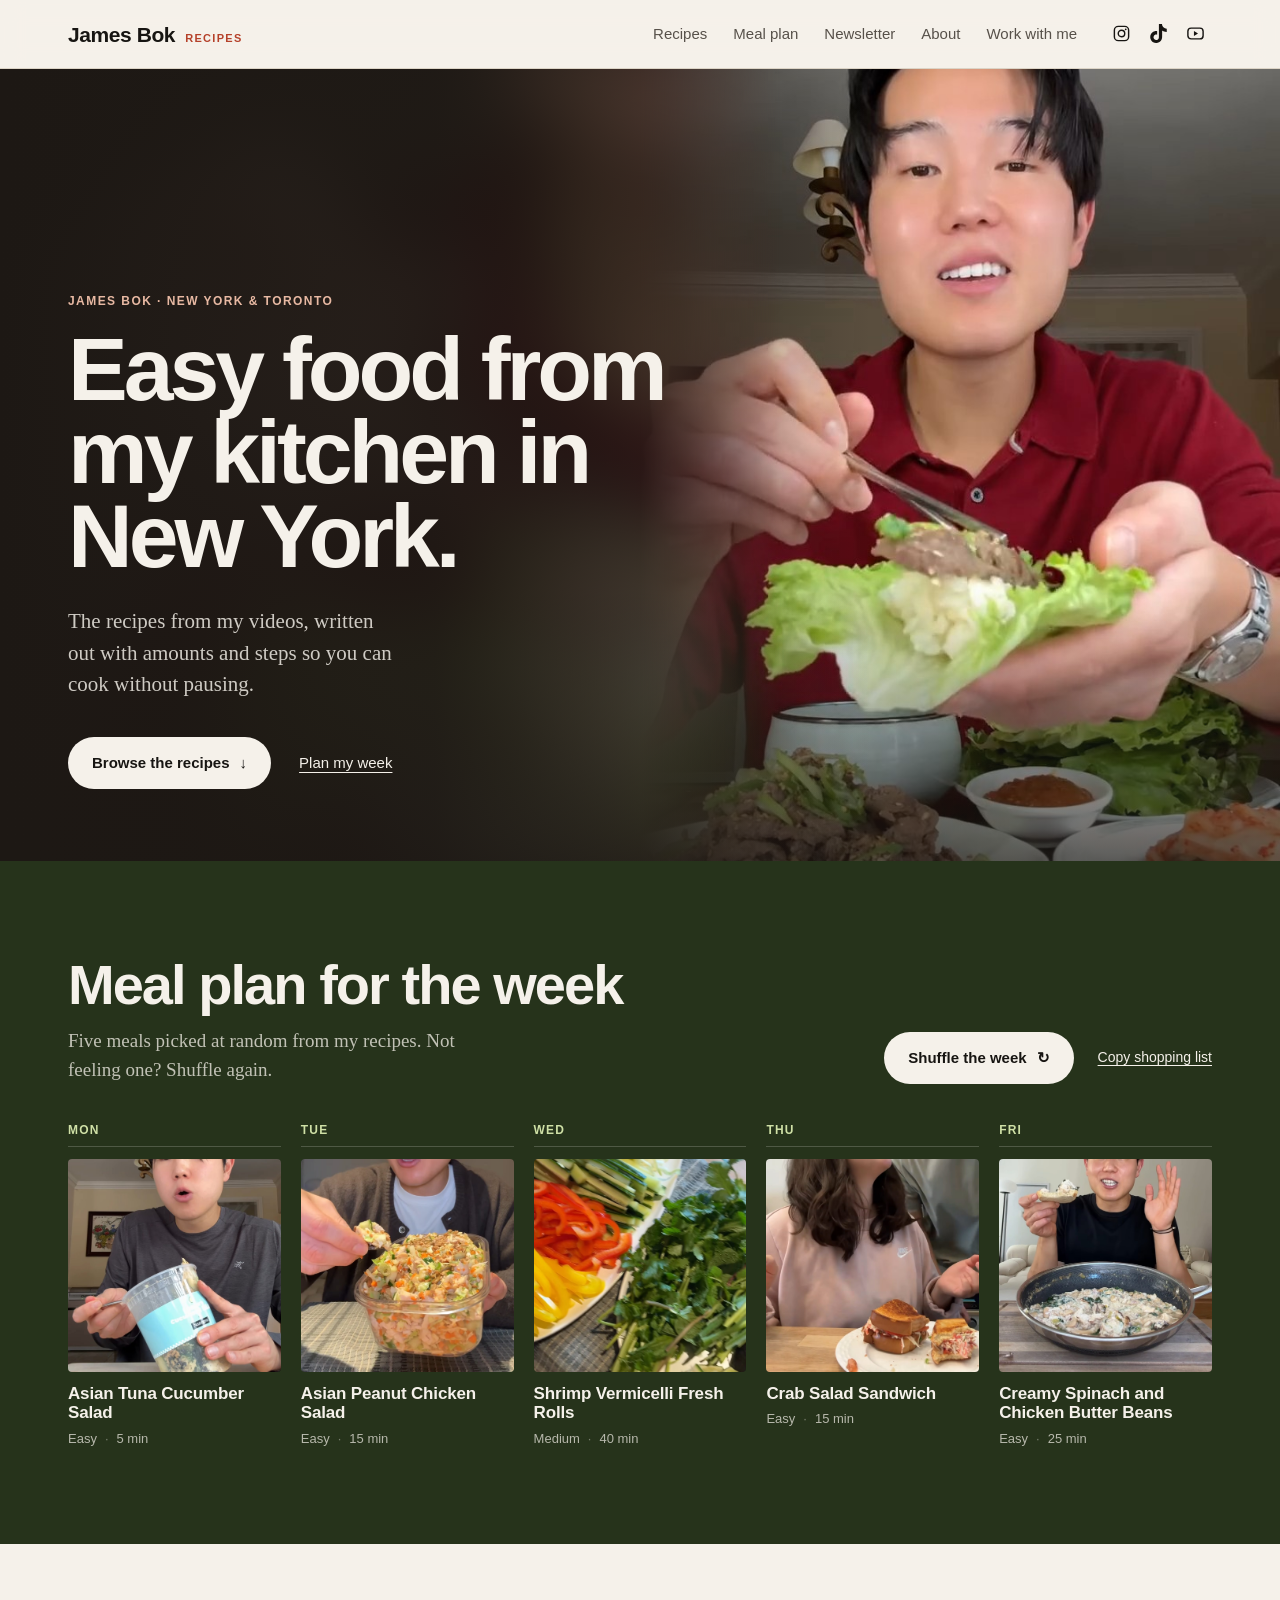
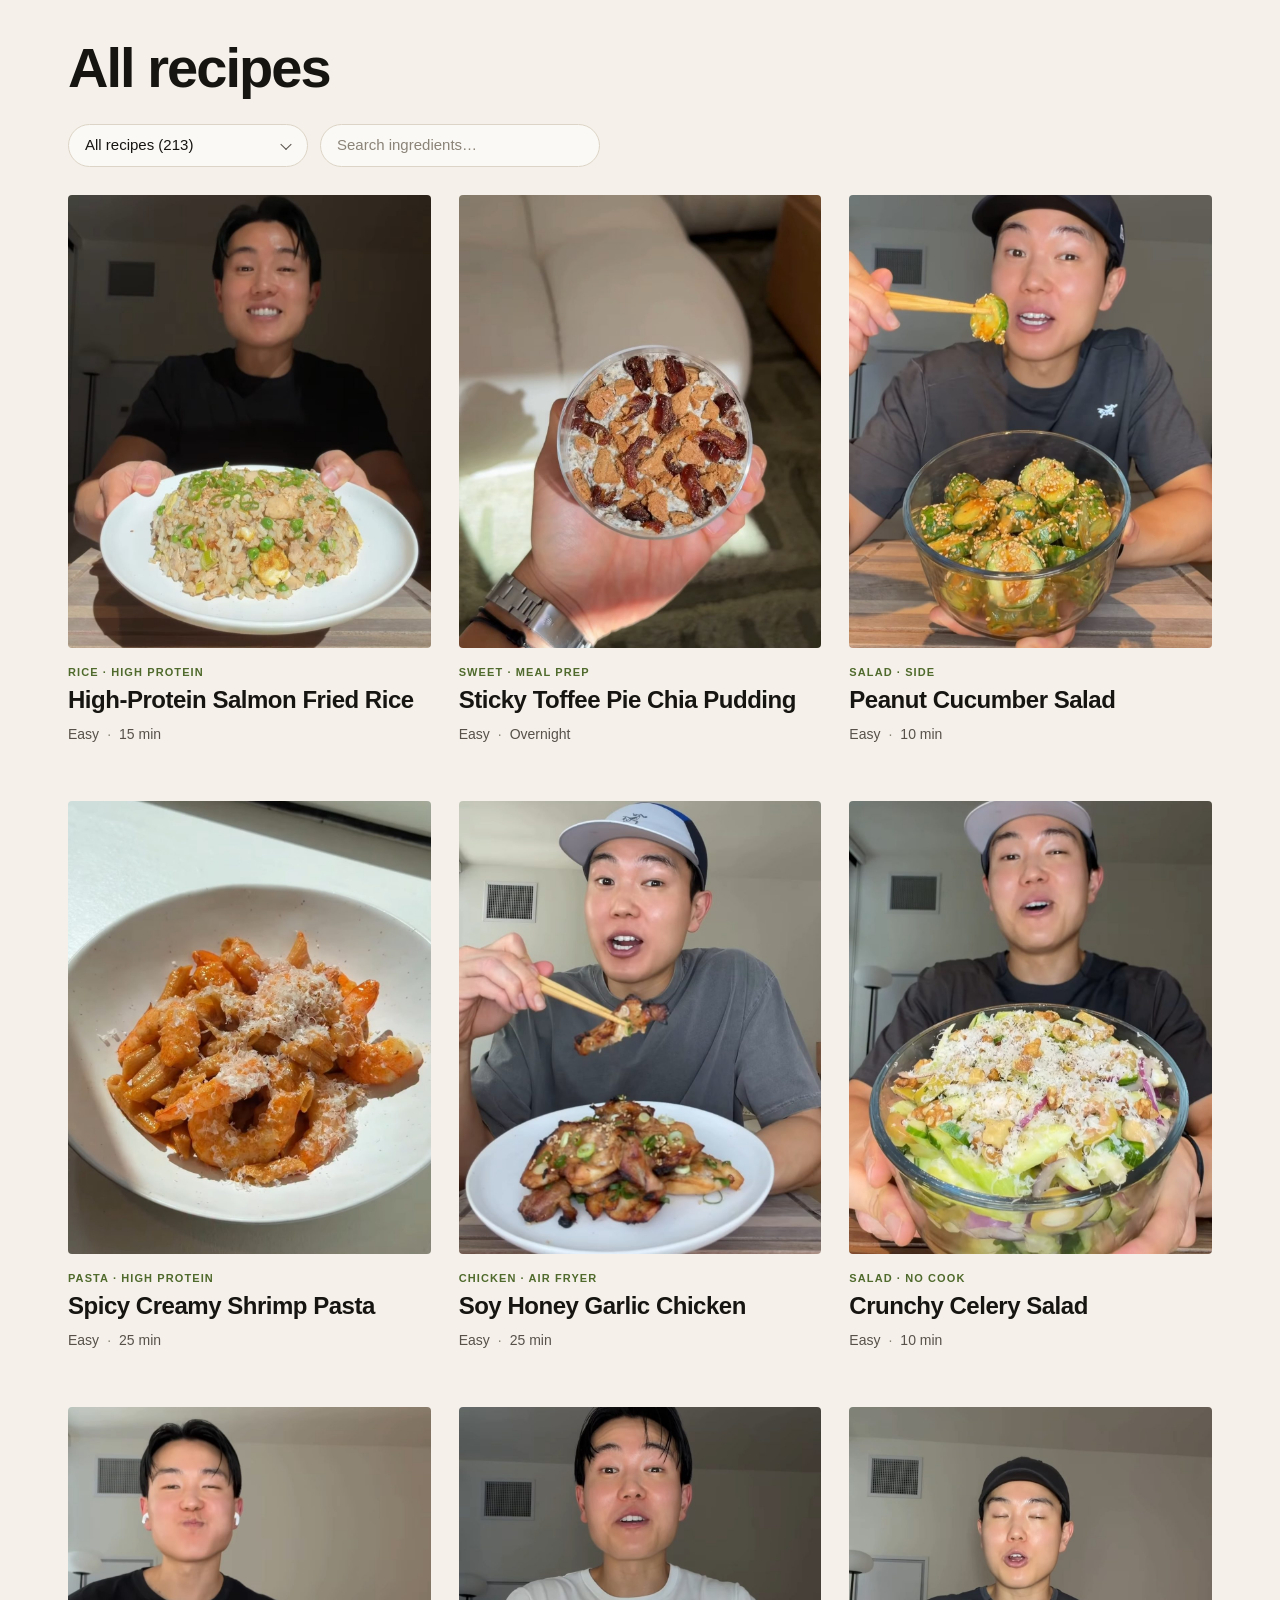
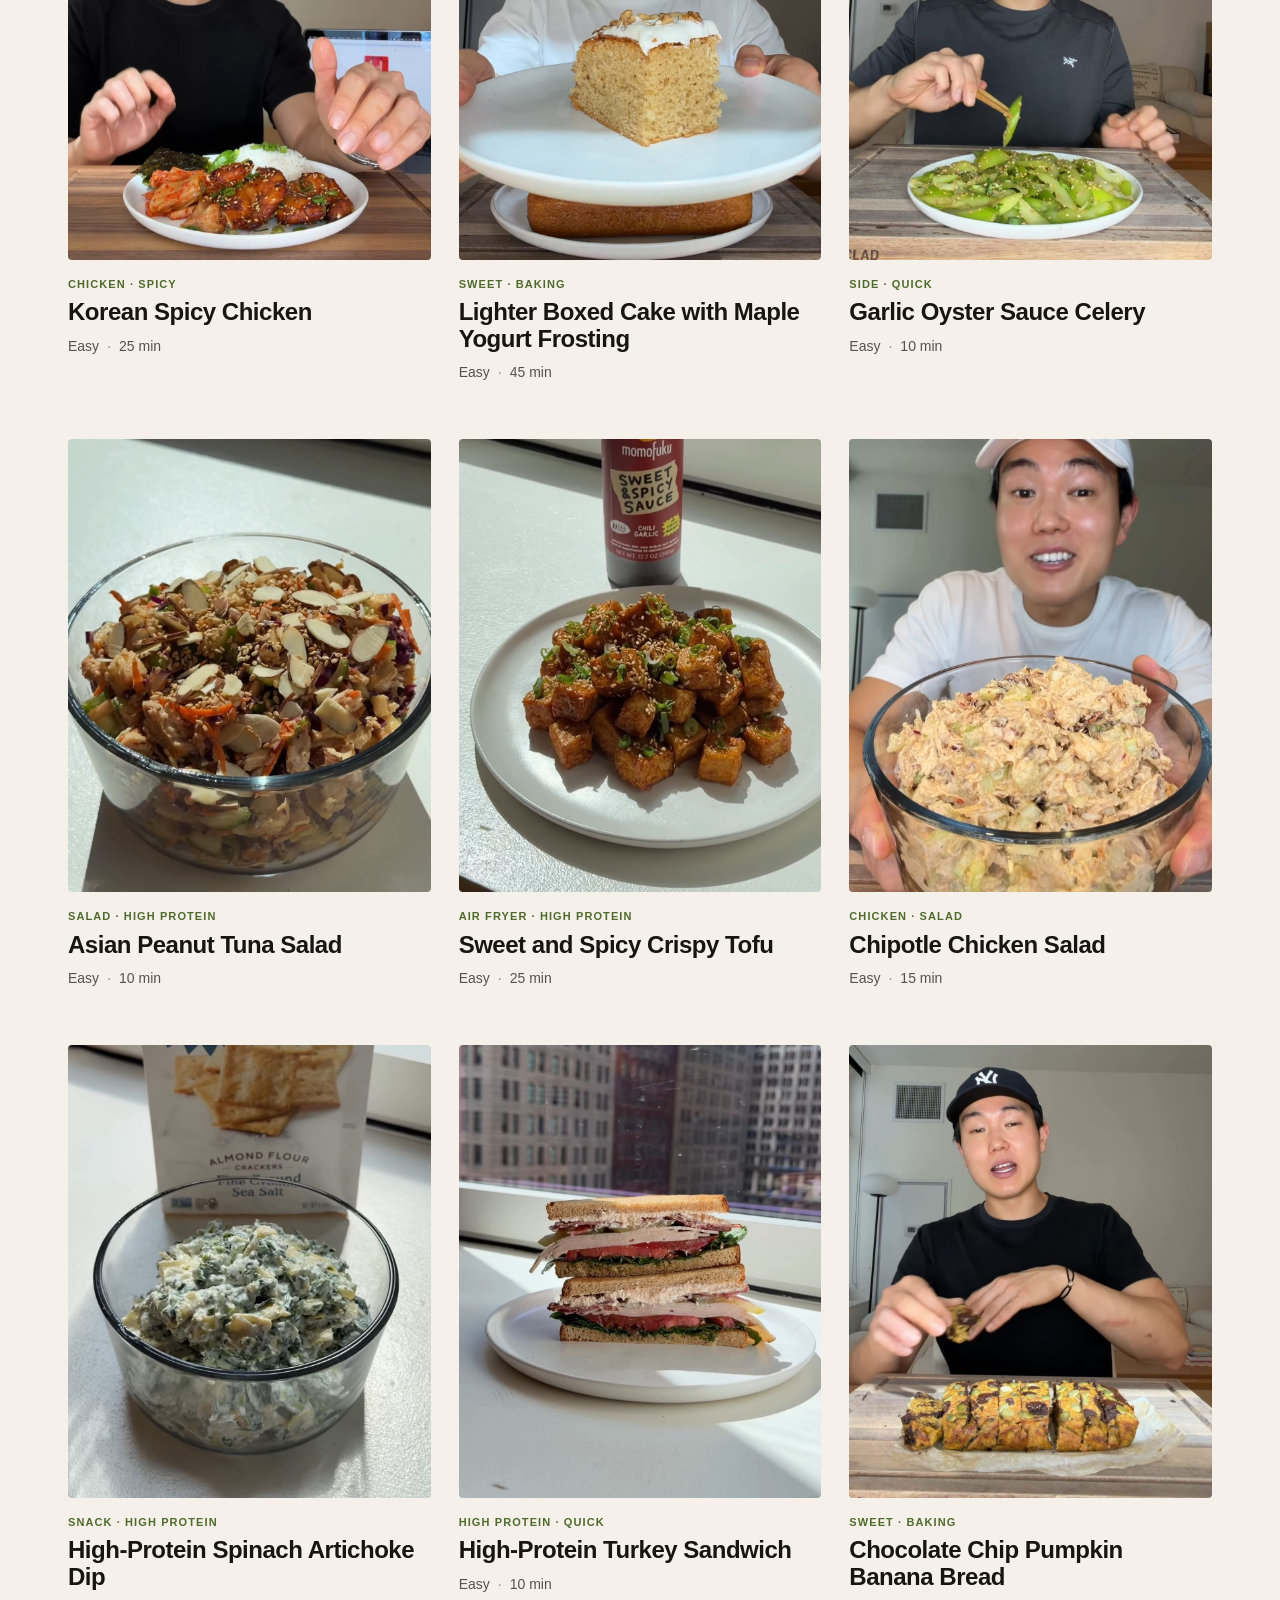
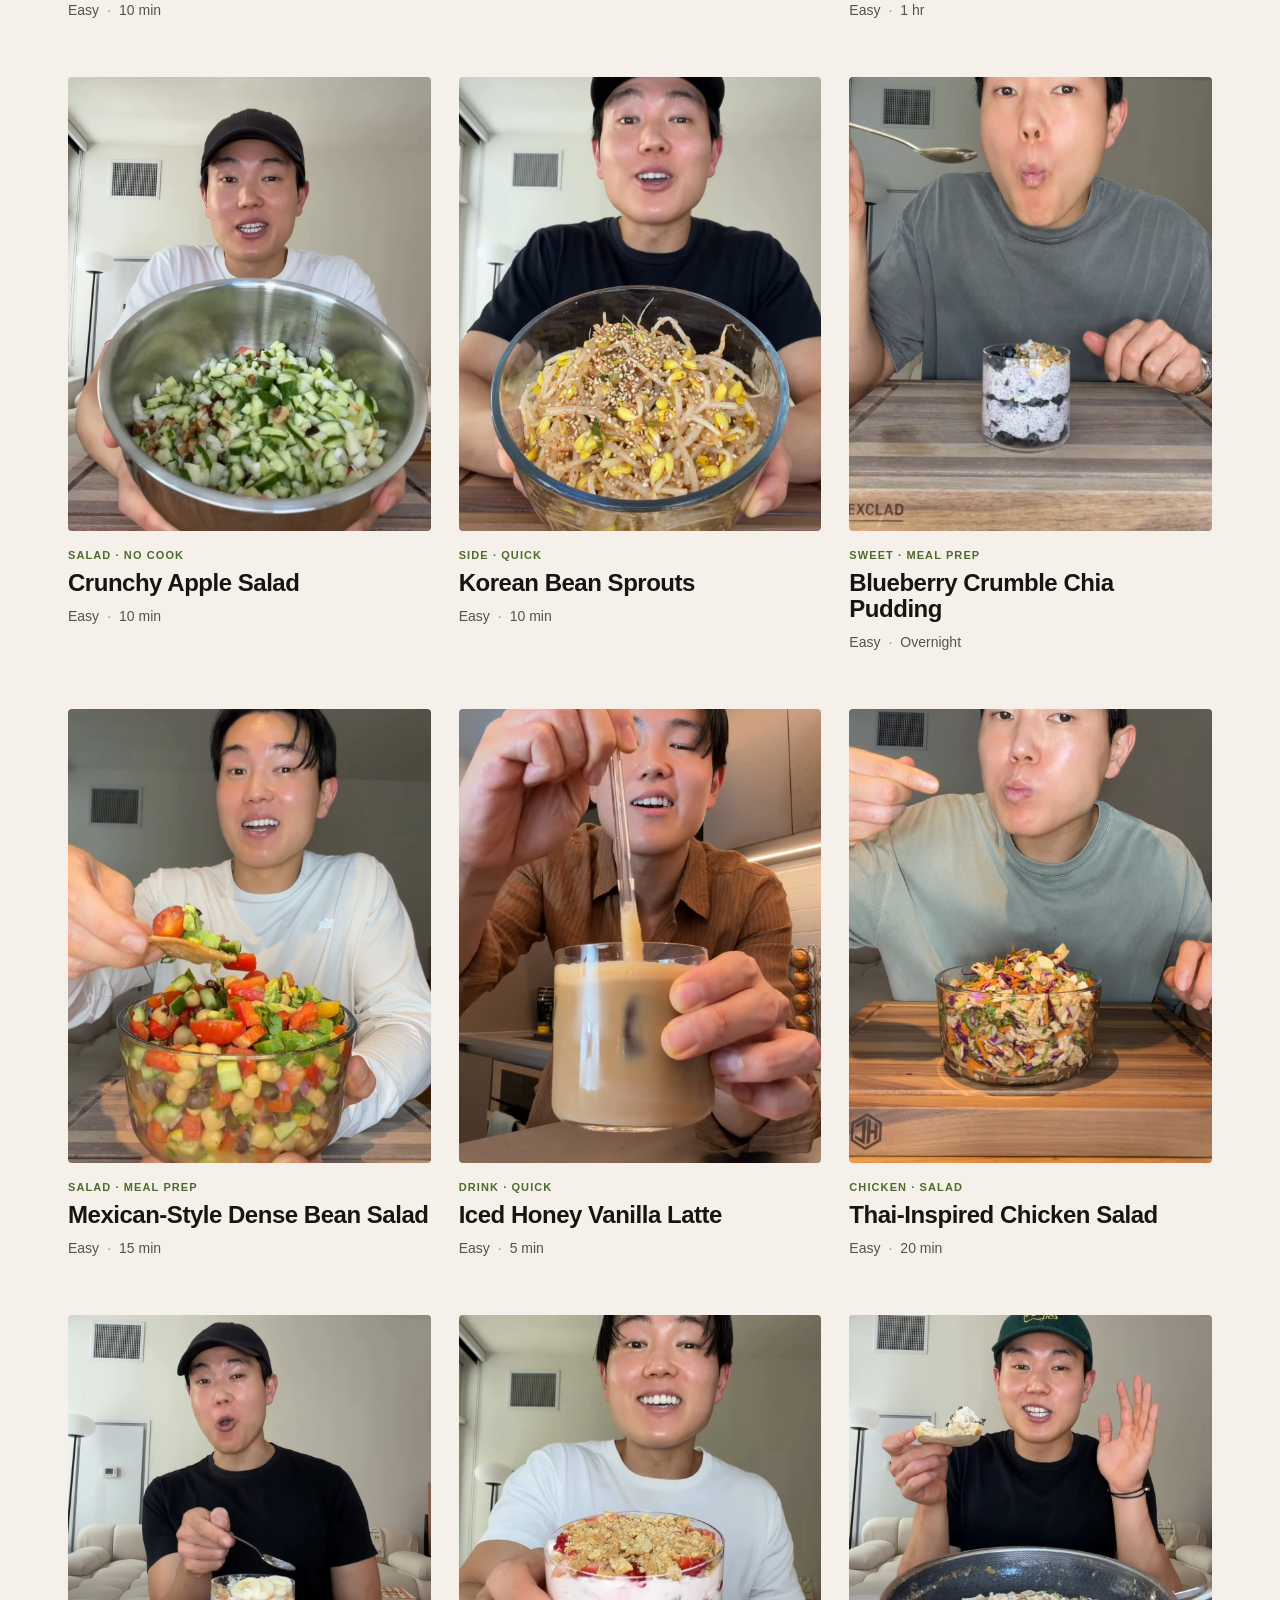
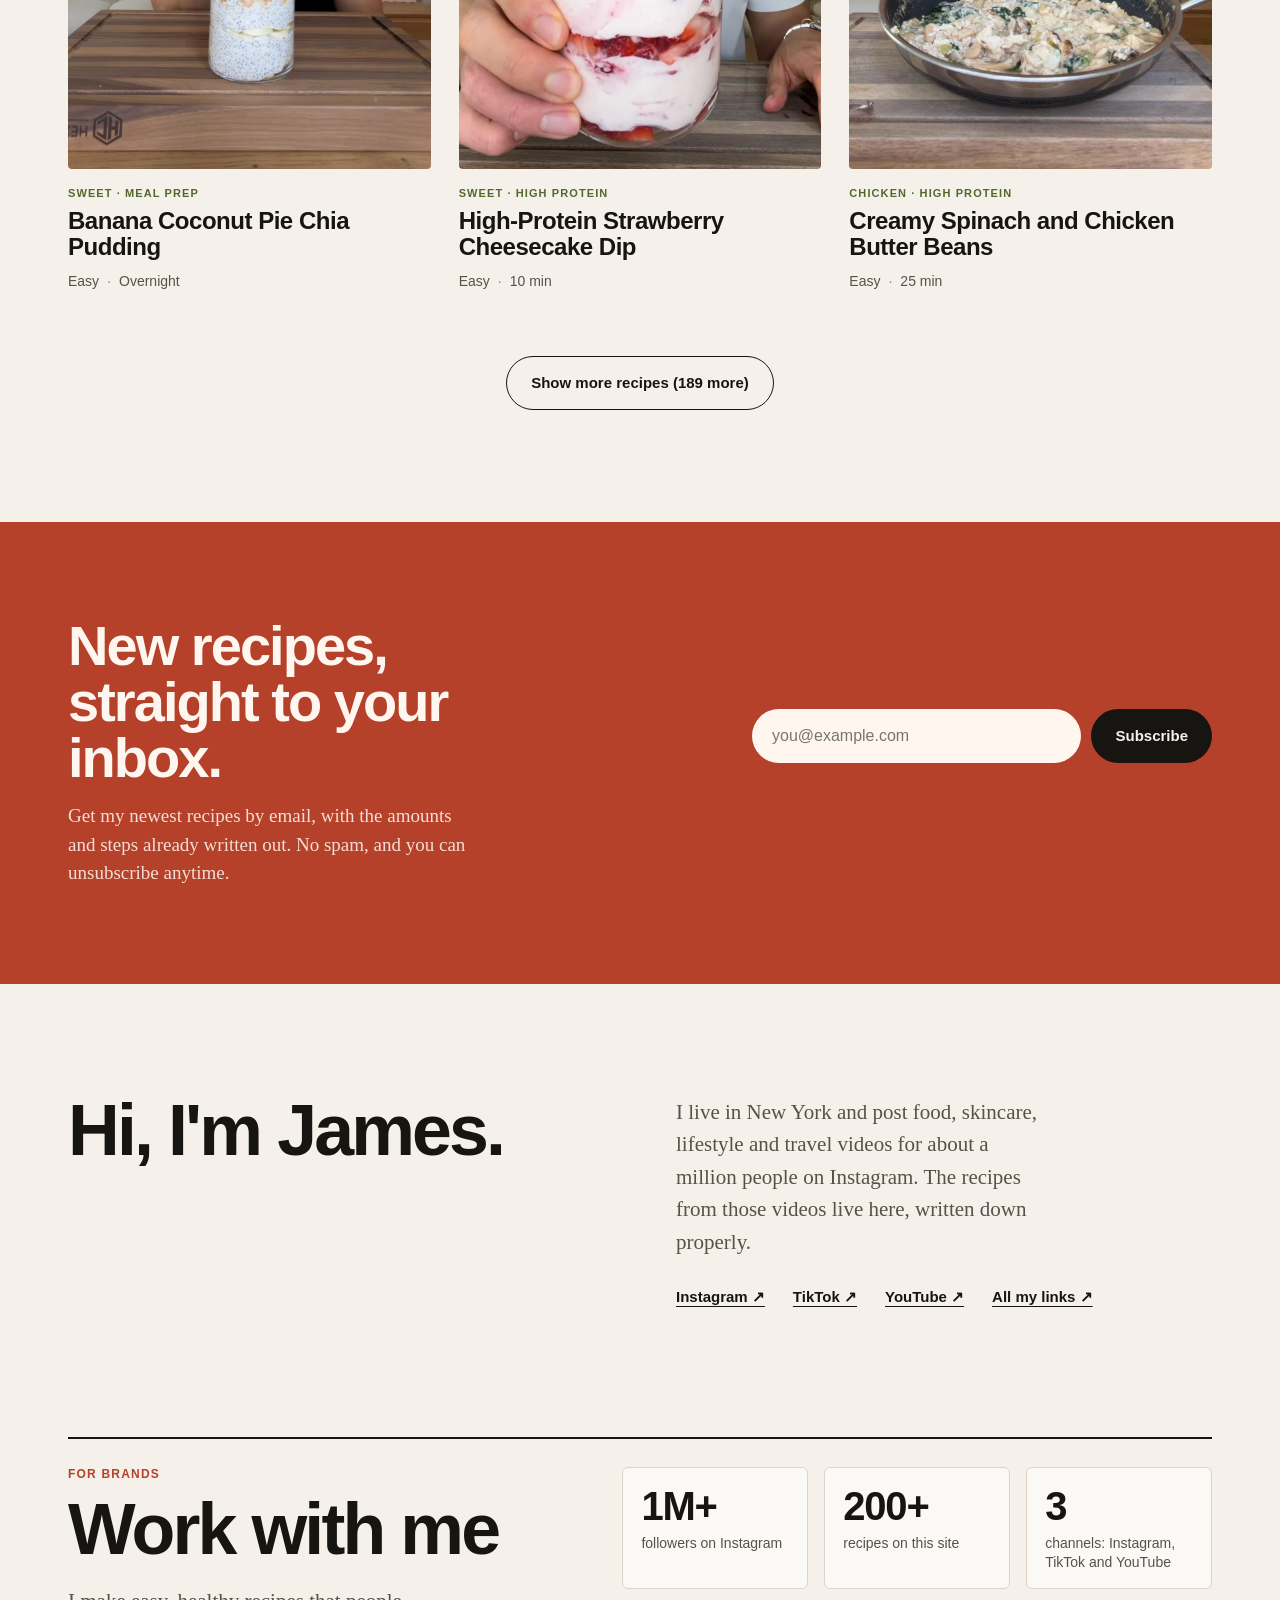
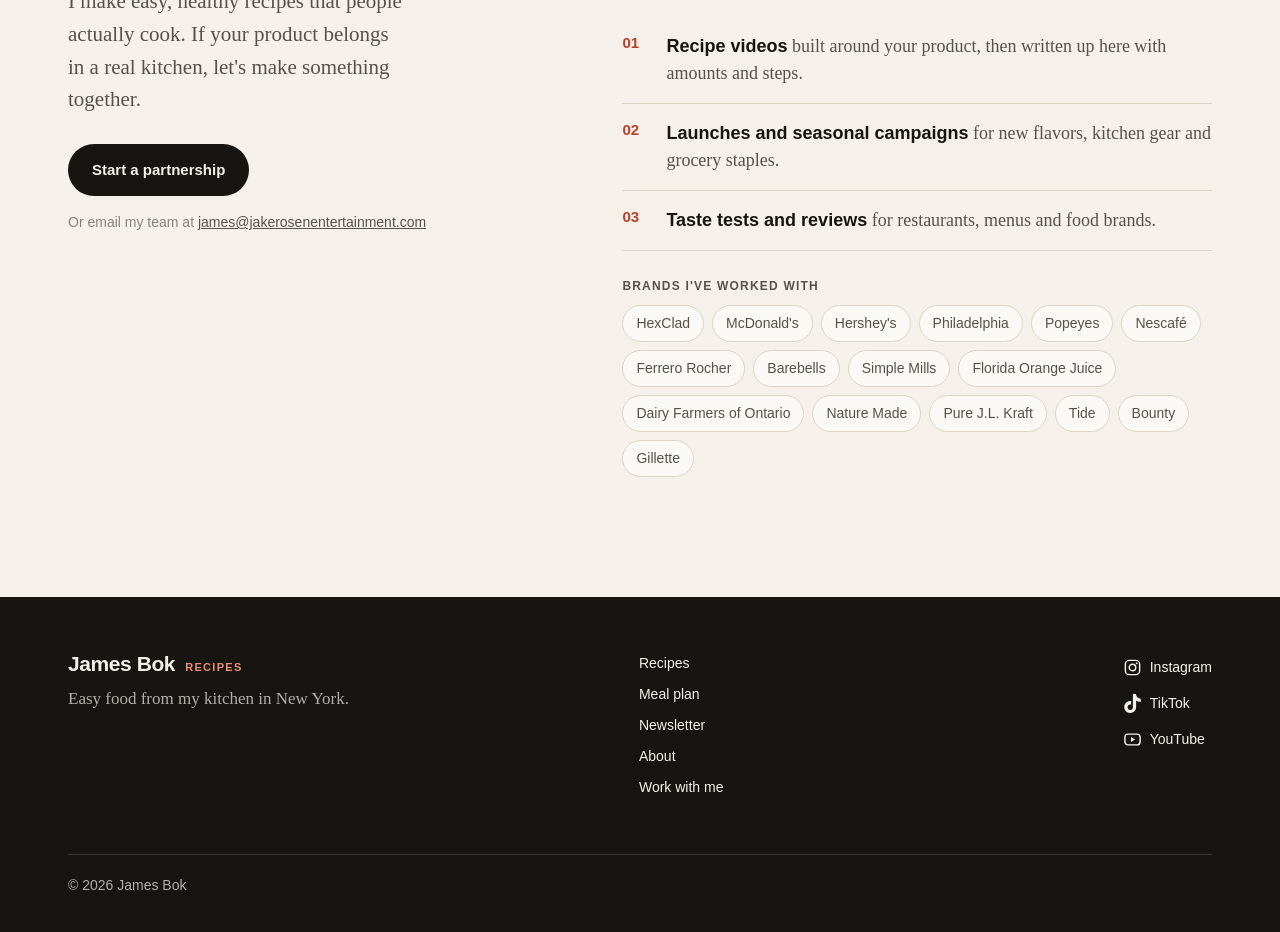
==== commit ead85167: "Add 51 more recipes with estimated amounts" ====
--- a/index.html
+++ b/index.html
@@ -124,7 +124,7 @@
         <div class="partner-body">
           <dl class="stats">
             <div><dt>1M+</dt><dd>followers on Instagram</dd></div>
-            <div><dt>160+</dt><dd>recipes on this site</dd></div>
+            <div><dt>200+</dt><dd>recipes on this site</dd></div>
             <div><dt>3</dt><dd>channels: Instagram, TikTok and YouTube</dd></div>
           </dl>
           <ol class="offer">
--- a/style.css
+++ b/style.css
@@ -367,6 +367,10 @@
 .ing .q.soft { font-weight: 400; color: var(--ink-3); font-size: 14px; }
 .ing .n { color: var(--ink-3); }
 .ing .b { display: block; font-size: 13px; color: var(--ink-3); margin-top: 1px; }
+.est-note {
+  margin: 16px 0 0; padding: 10px 12px; border-left: 3px solid var(--accent);
+  background: var(--paper, transparent); font-size: 14px; line-height: 1.45; color: var(--ink-2);
+}
 .ing input:checked ~ span { color: var(--ink-3); text-decoration: line-through; text-decoration-color: var(--ink-3); }
 .ing input:checked ~ span .b { text-decoration: none; }
 
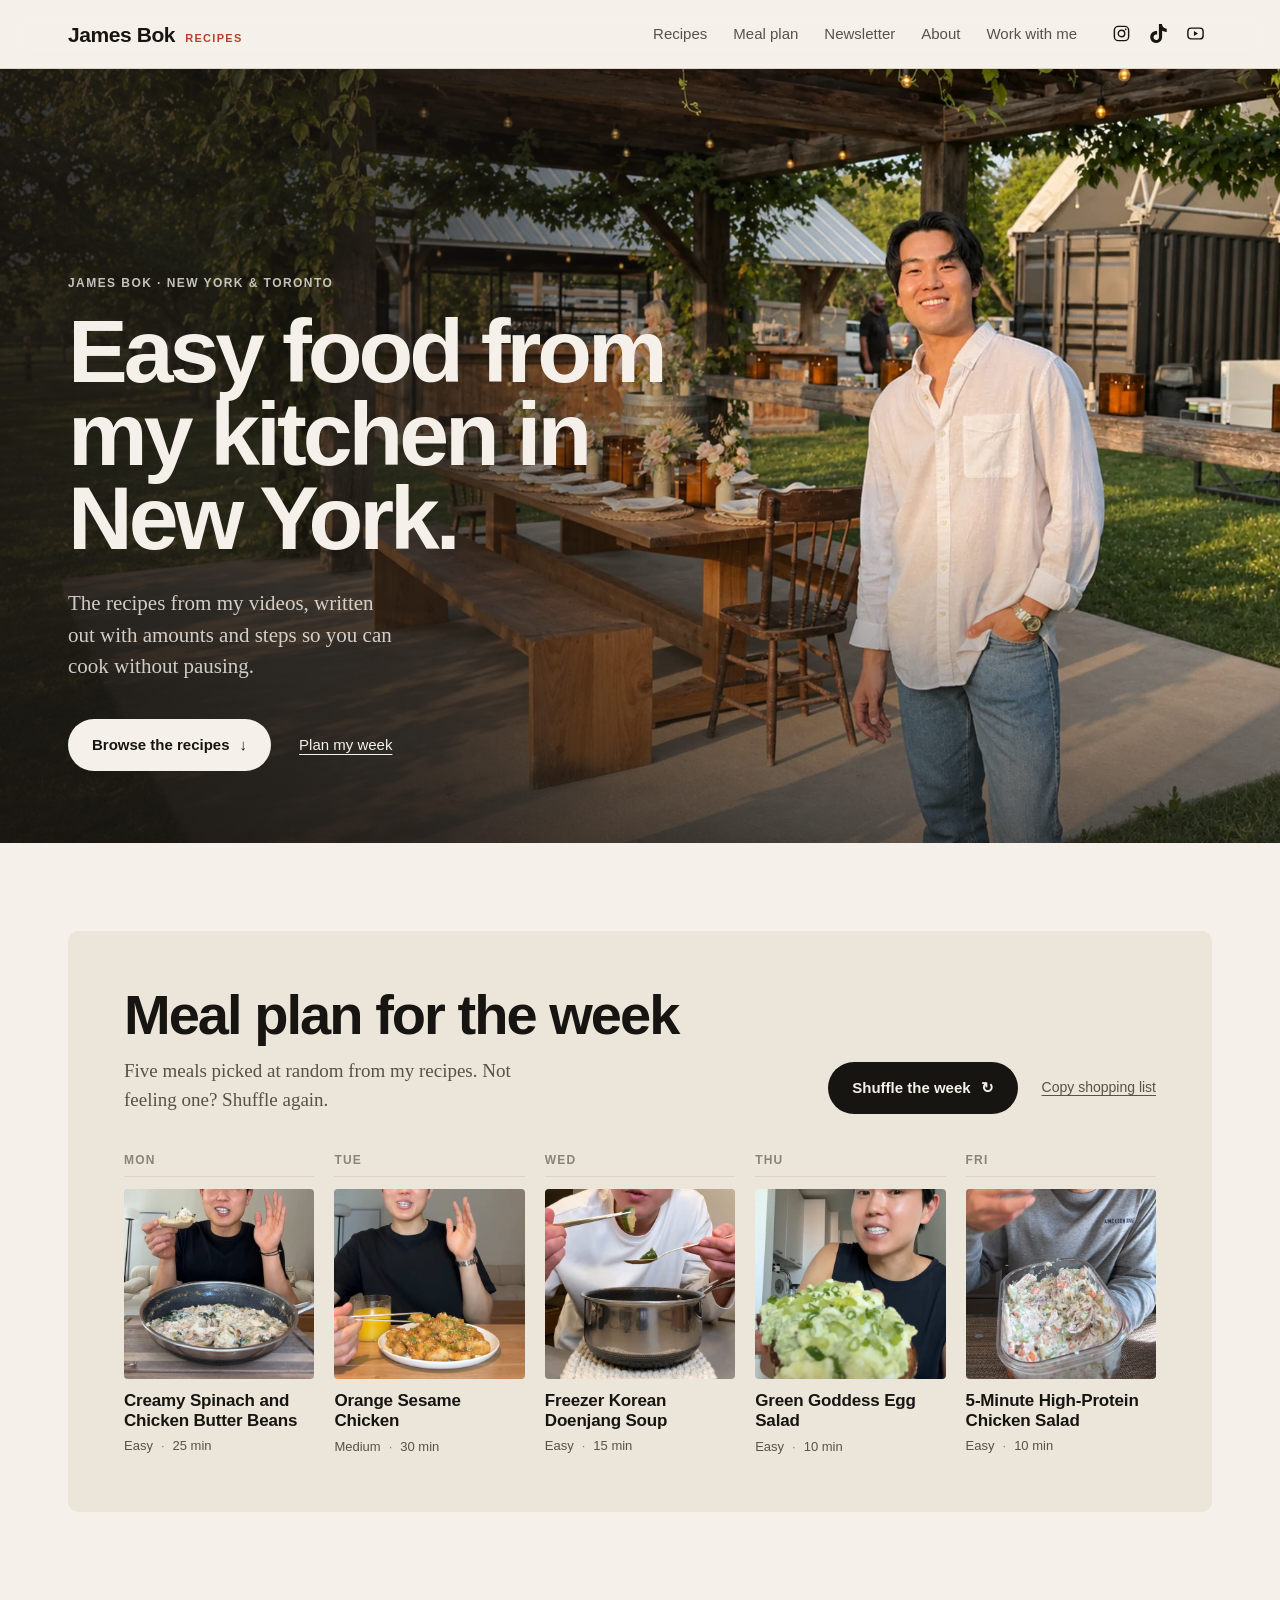
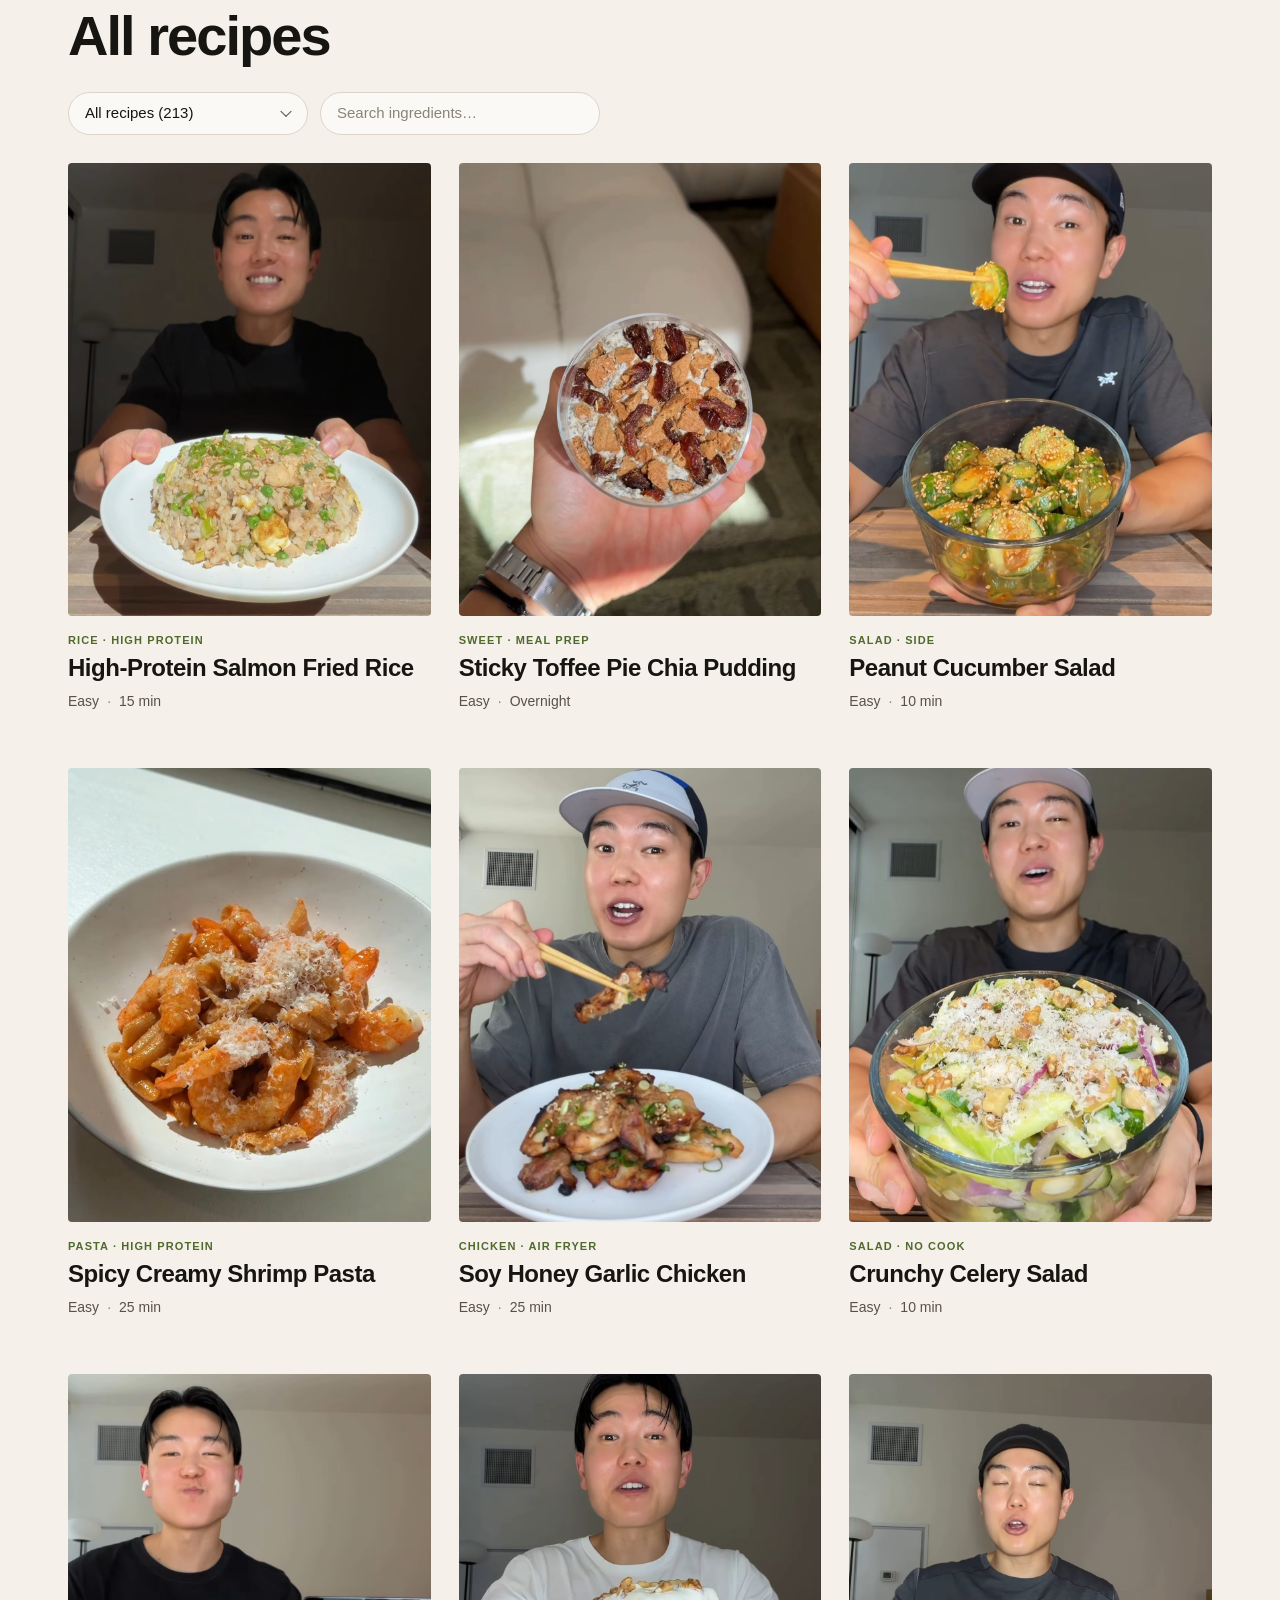
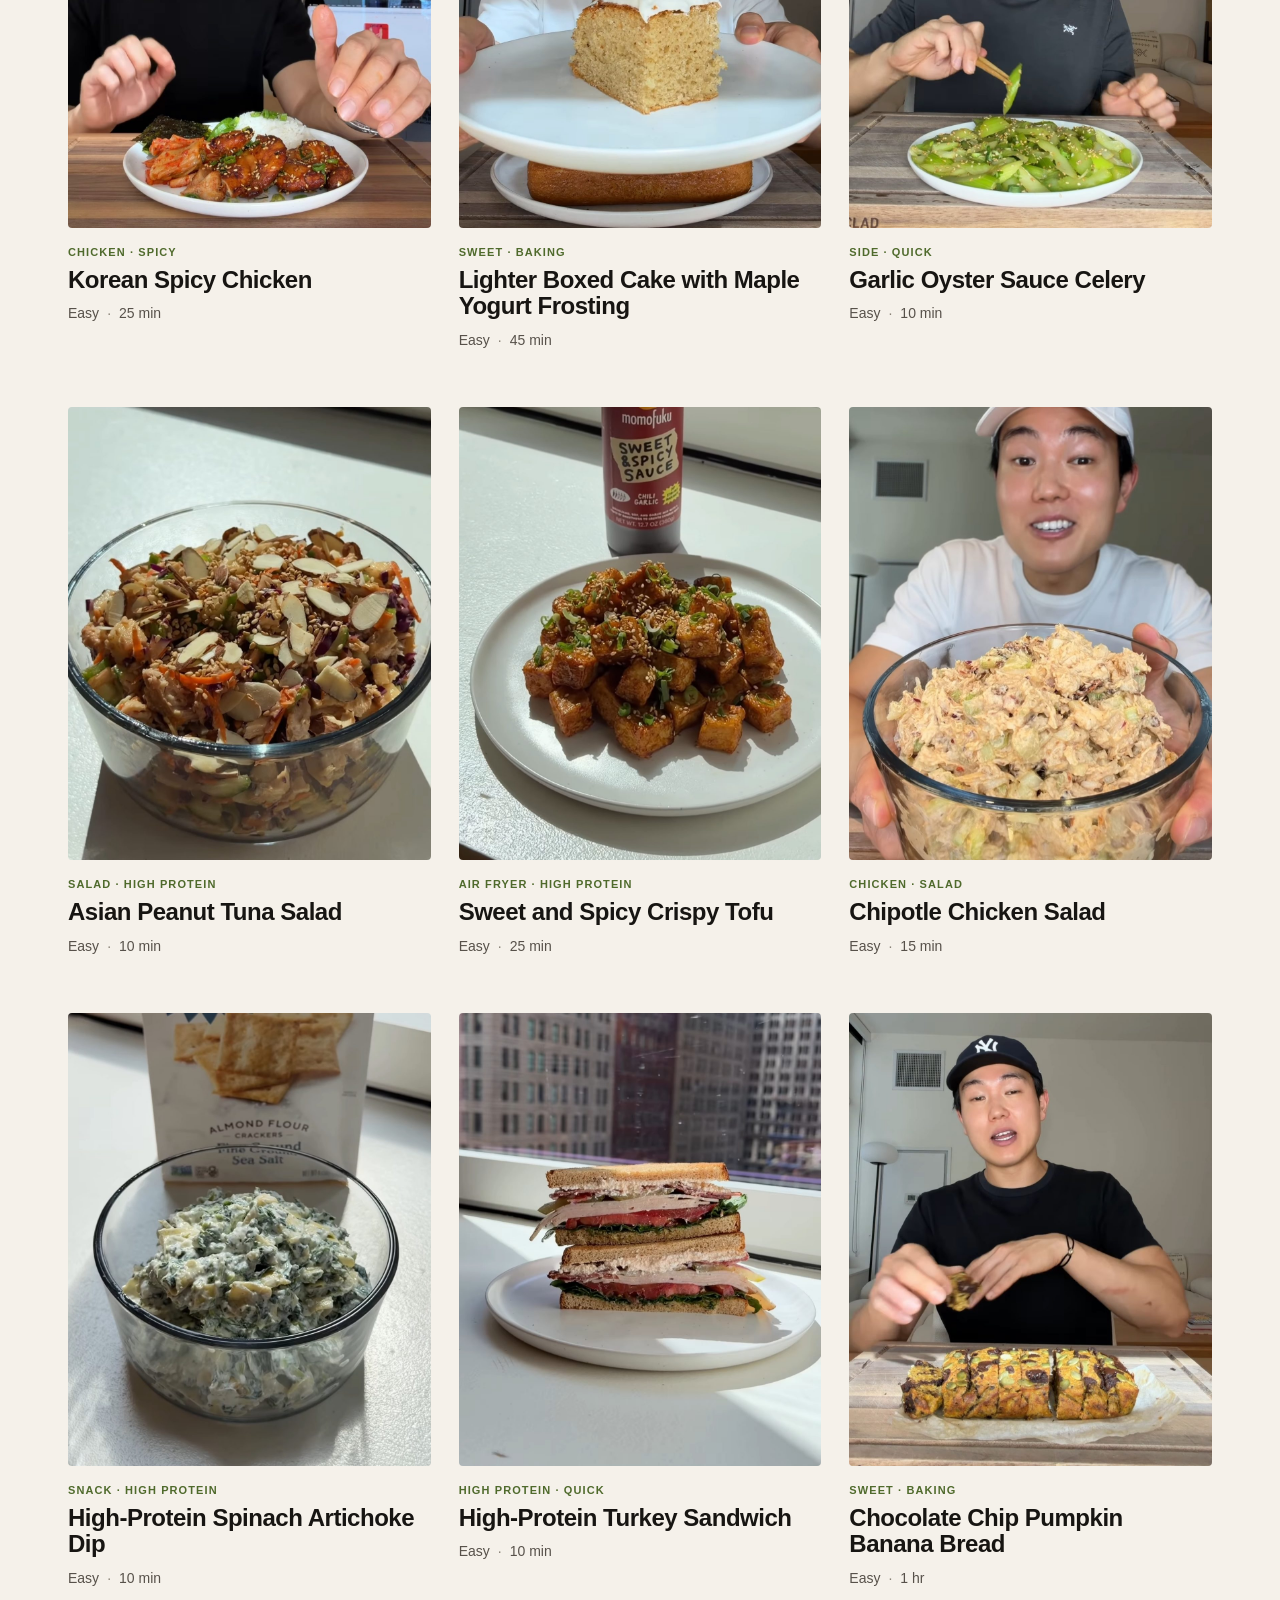
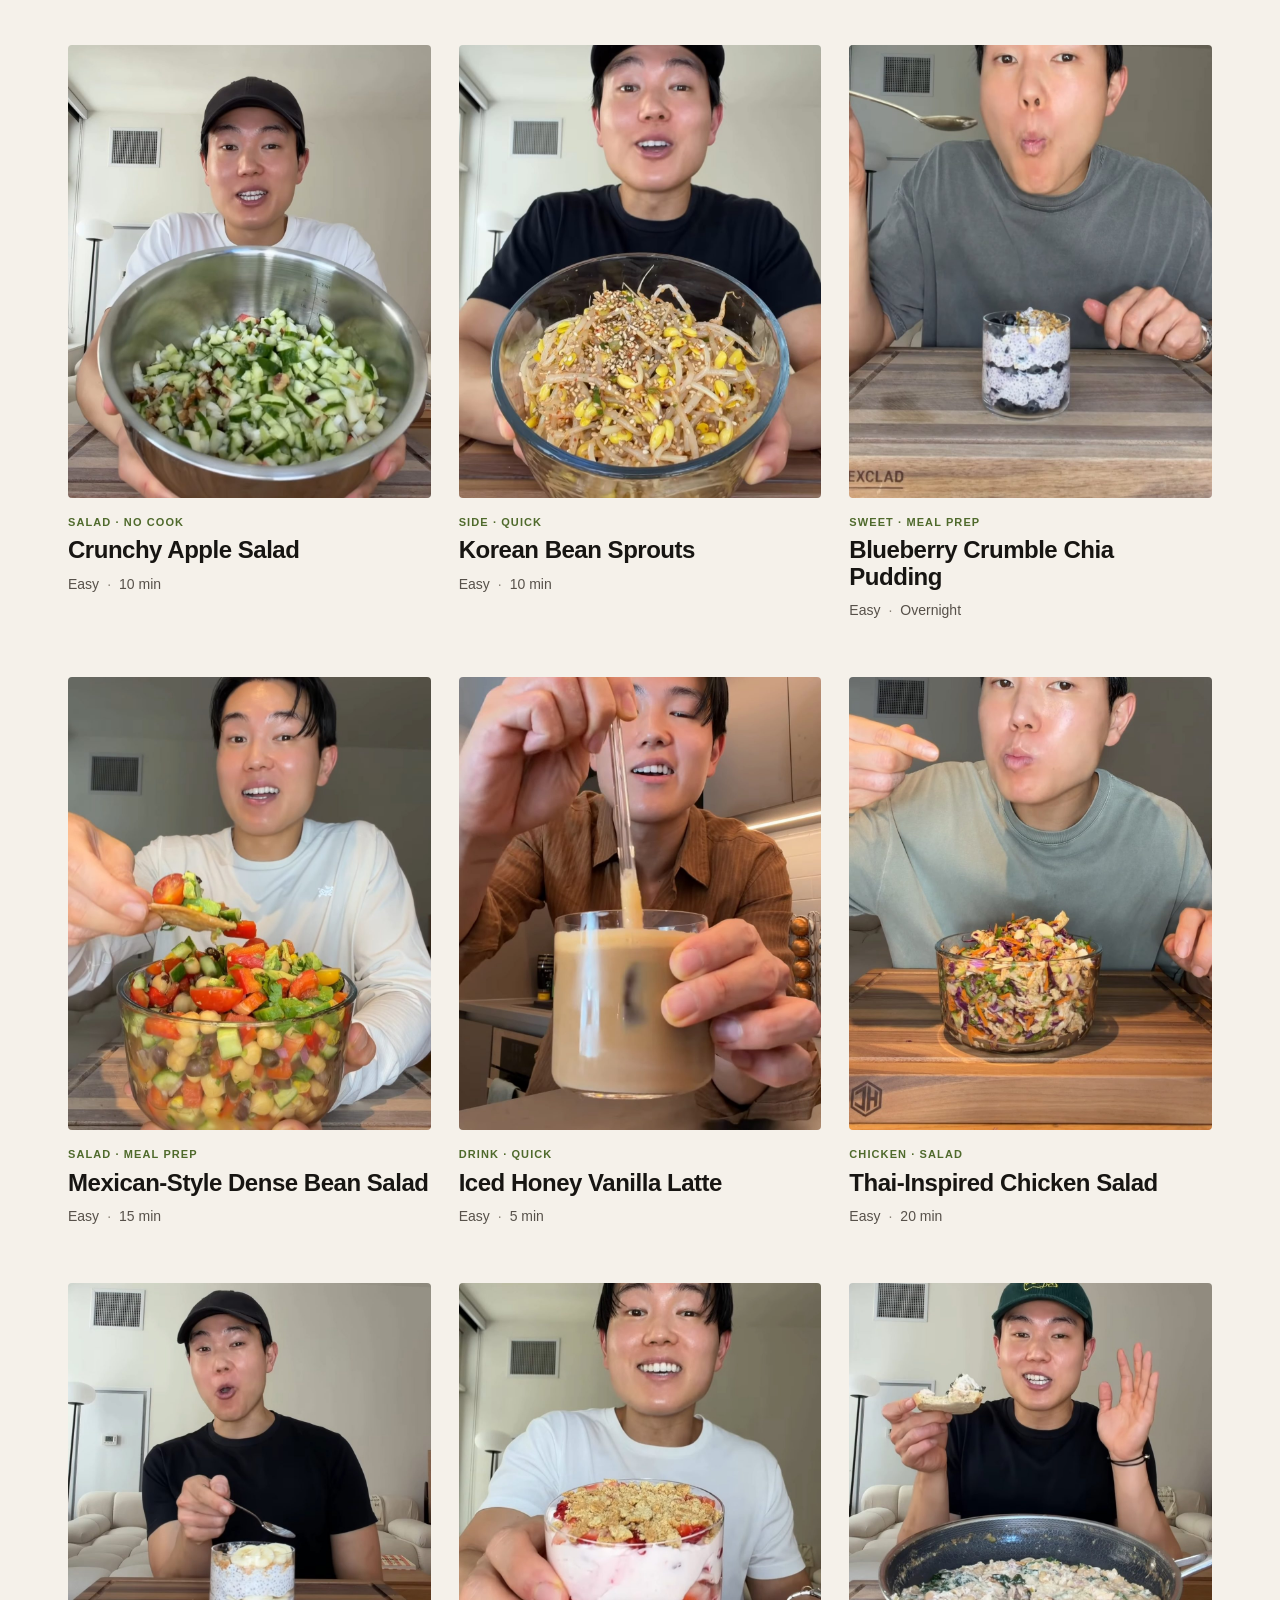
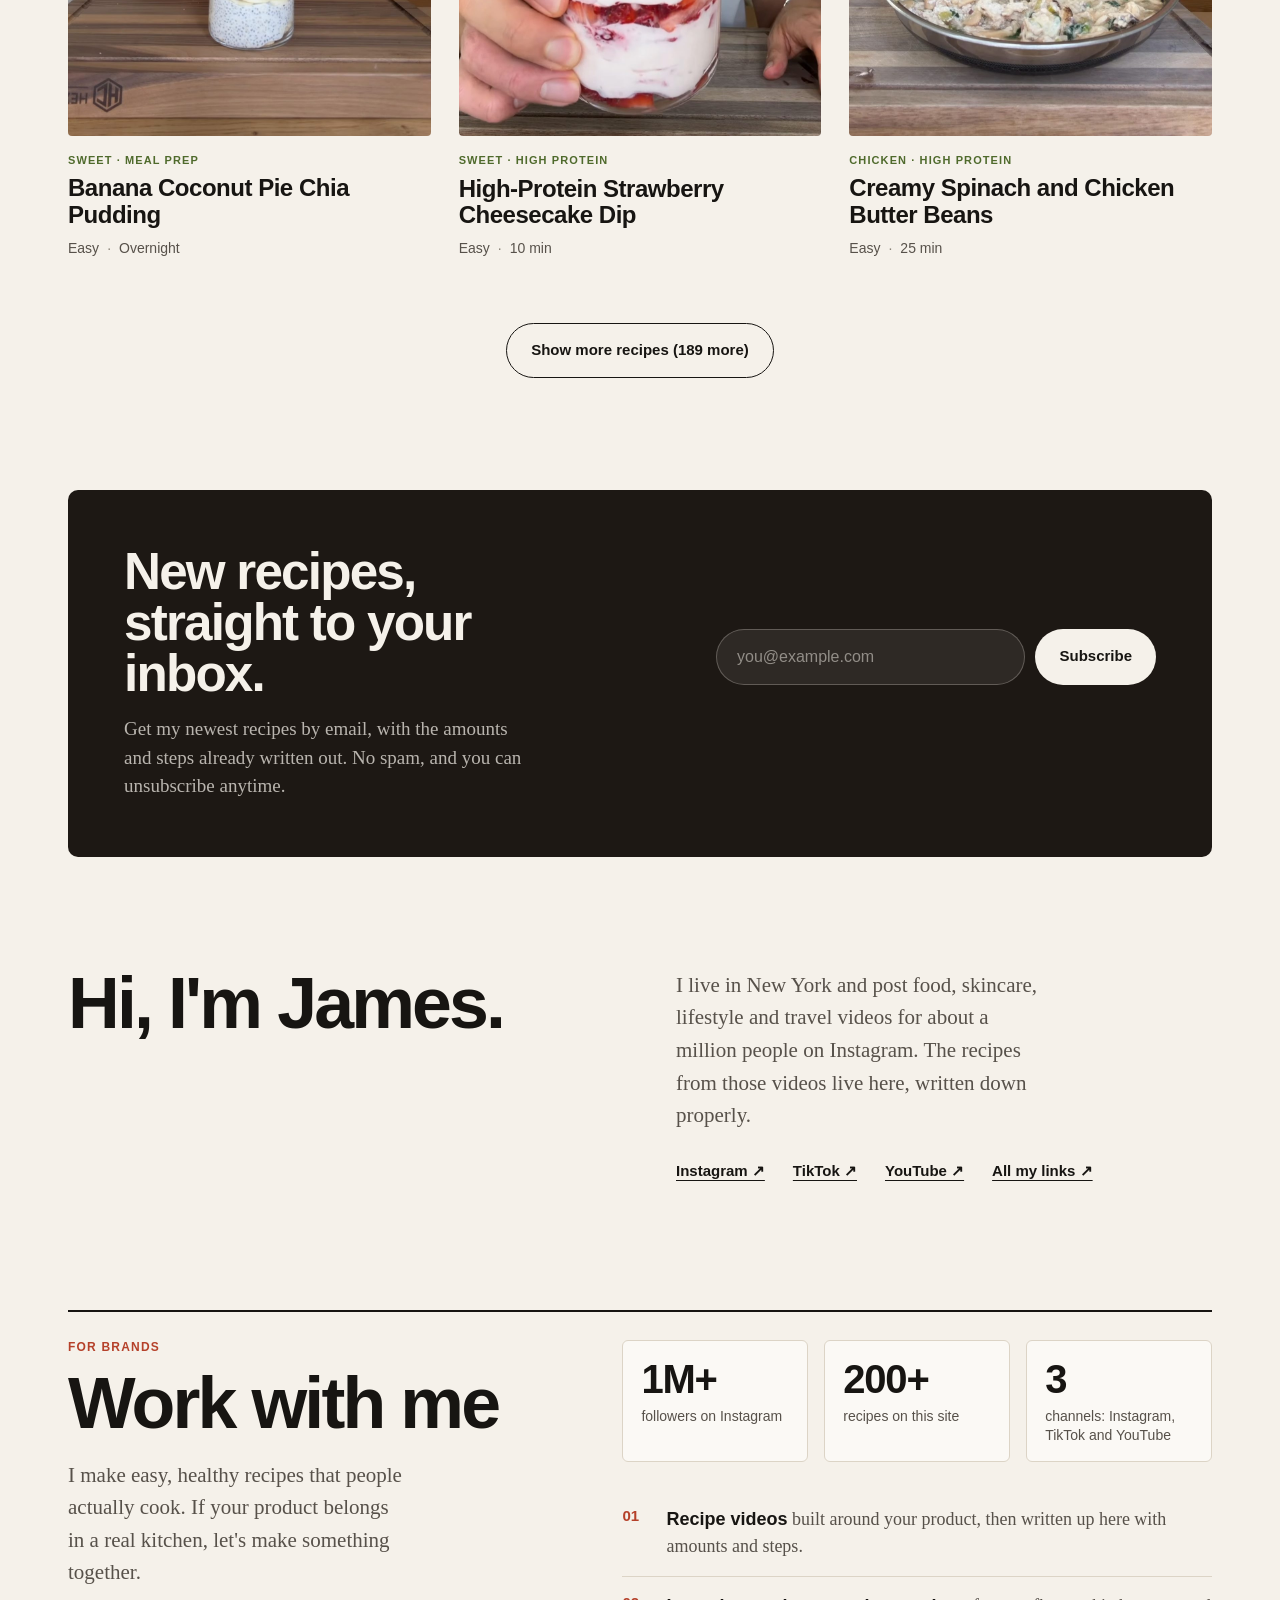
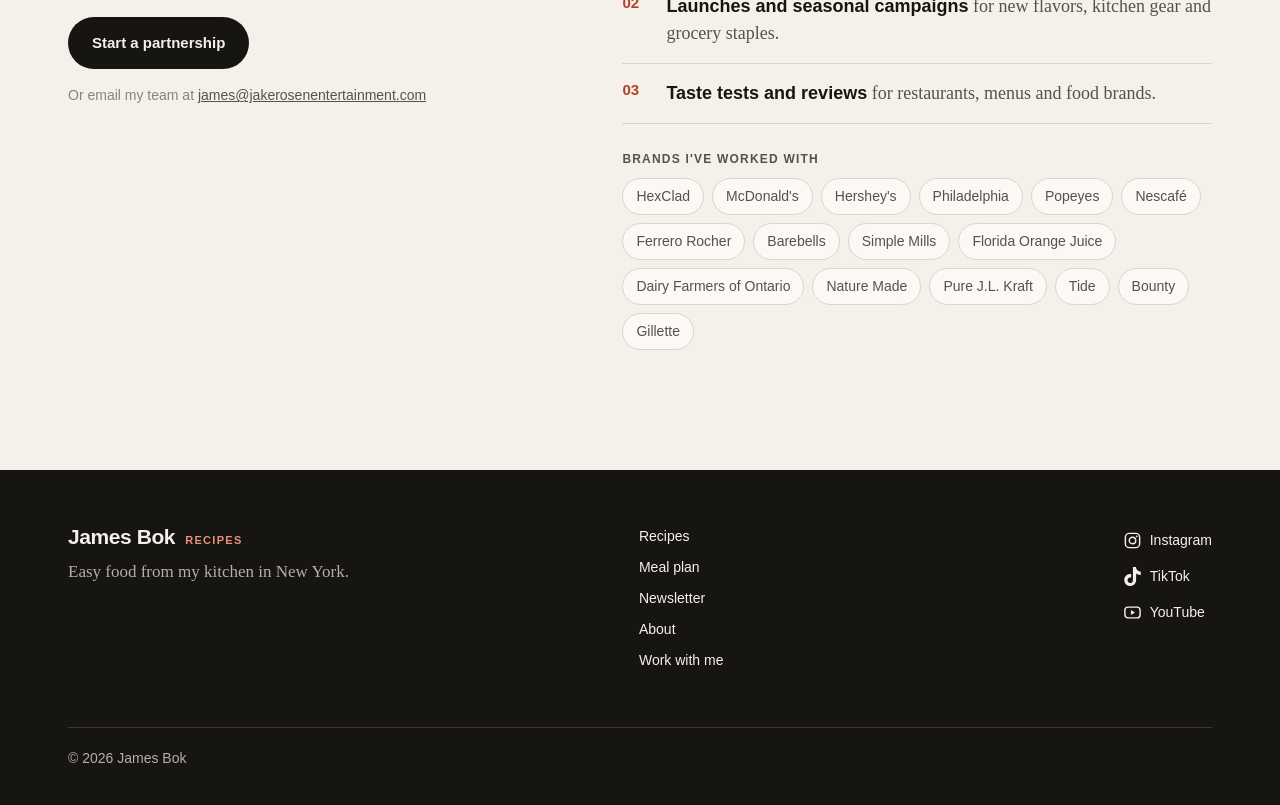
==== commit 80a3eedb: "New hero photo, quieter contained meal plan and newsletter" ====
--- a/index.html
+++ b/index.html
@@ -33,8 +33,7 @@
 
   <main>
     <section class="hero" aria-labelledby="hero-title">
-      <img class="hero-blur" src="james-hero.jpg" alt="" aria-hidden="true">
-      <img class="hero-img" src="james-hero.jpg" alt="James Bok at his dining table, building a bulgogi lettuce wrap, with kimchi and rice in front of him" width="720" height="1280" fetchpriority="high">
+      <img class="hero-img" src="james-hero.webp" alt="James Bok smiling beside a long wooden table set for dinner under an outdoor pergola" width="1920" height="1080" fetchpriority="high">
       <div class="wrap hero-in">
         <div class="hero-text">
           <p class="hero-kicker">James Bok · New York &amp; Toronto</p>
@@ -48,19 +47,21 @@
       </div>
     </section>
 
-    <section class="band band-plan" id="plan" aria-labelledby="plan-title">
-      <div class="wrap plan">
+    <section class="block block-plan" id="plan" aria-labelledby="plan-title">
+      <div class="wrap">
+        <div class="box box-plan">
         <div class="plan-head">
           <div>
             <h2 id="plan-title">Meal plan for the week</h2>
             <p class="plan-lede">Five meals picked at random from my recipes. Not feeling one? Shuffle again.</p>
           </div>
           <div class="plan-actions">
-            <button class="btn btn-light" id="shuffle" type="button">Shuffle the week <span aria-hidden="true">↻</span></button>
+            <button class="btn" id="shuffle" type="button">Shuffle the week <span aria-hidden="true">↻</span></button>
             <button class="textbtn" id="plan-copy" type="button">Copy shopping list</button>
           </div>
         </div>
         <ol class="plan-list" id="plan-list" aria-live="polite"></ol>
+        </div>
       </div>
     </section>
 
@@ -83,8 +84,9 @@
       </section>
     </div>
 
-    <section class="band band-news" id="newsletter" aria-labelledby="news-title">
-      <div class="wrap news">
+    <section class="block block-news" id="newsletter" aria-labelledby="news-title">
+      <div class="wrap">
+        <div class="box box-news news">
         <div class="news-text">
           <h2 id="news-title">New recipes, straight to your inbox.</h2>
           <p>Get my newest recipes by email, with the amounts and steps already written out. No spam, and you can unsubscribe anytime.</p>
@@ -93,9 +95,10 @@
         <form class="news-form" id="news-form" action="" method="post" novalidate>
           <label class="sr" for="news-email">Email address</label>
           <input id="news-email" type="email" name="email" placeholder="you@example.com" autocomplete="email" required>
-          <button class="btn" type="submit">Subscribe</button>
+          <button class="btn btn-light" type="submit">Subscribe</button>
           <p class="news-note" id="news-note" aria-live="polite"></p>
         </form>
+        </div>
       </div>
     </section>
 
--- a/style.css
+++ b/style.css
@@ -106,30 +106,28 @@
 .textlink:hover { color: var(--ink); }
 
 /* ---------- home: hero ---------- */
-/* One photo of James fills the hero; a dark gradient sits under the text. */
+/* One wide photo of James fills the hero (he stands on the right); a dark gradient on the left sits under the text. */
 .hero {
   position: relative; overflow: hidden; isolation: isolate;
   background: #1d1814; color: var(--paper);
-  min-height: min(88vh, 860px); display: flex; align-items: flex-end;
-}
-.hero-blur, .hero-img { position: absolute; z-index: -2; object-fit: cover; }
-.hero-blur { inset: -40px; width: calc(100% + 80px); height: calc(100% + 80px); max-width: none; filter: blur(36px) brightness(0.55); }
+  min-height: min(86vh, 820px); display: flex; align-items: flex-end;
+}
 .hero-img {
-  top: 0; right: 0; height: 100%; width: 50%; object-position: 50% 42%;
-  -webkit-mask-image: linear-gradient(90deg, transparent 0, #000 22%); mask-image: linear-gradient(90deg, transparent 0, #000 22%);
+  position: absolute; inset: 0; z-index: -2; width: 100%; height: 100%; max-width: none;
+  object-fit: cover; object-position: 70% 35%;
 }
 .hero::after {
   content: ""; position: absolute; inset: 0; z-index: -1;
   background:
-    linear-gradient(90deg, #1d1814 0%, rgba(29, 24, 20, 0.9) 34%, rgba(29, 24, 20, 0.5) 52%, rgba(29, 24, 20, 0) 68%),
-    linear-gradient(0deg, rgba(29, 24, 20, 0.7) 0%, rgba(29, 24, 20, 0) 34%);
+    linear-gradient(90deg, rgba(23, 20, 17, 0.86) 0%, rgba(23, 20, 17, 0.66) 34%, rgba(23, 20, 17, 0.2) 58%, rgba(23, 20, 17, 0) 70%),
+    linear-gradient(0deg, rgba(23, 20, 17, 0.6) 0%, rgba(23, 20, 17, 0) 42%);
 }
 .hero-in {
   width: 100%; display: flex; align-items: flex-end; justify-content: space-between; gap: 40px;
   padding-top: 120px; padding-bottom: clamp(40px, 6vw, 72px);
 }
 .hero-text { max-width: 640px; }
-.hero-kicker { margin: 0 0 20px; font: 700 12px/1.2 var(--sans); letter-spacing: 0.12em; text-transform: uppercase; color: #e8b9a3; }
+.hero-kicker { margin: 0 0 20px; font: 700 12px/1.2 var(--sans); letter-spacing: 0.12em; text-transform: uppercase; color: rgba(245, 241, 234, 0.78); }
 .hero h1 {
   margin: 0;
   font: 700 clamp(48px, 7vw, 104px)/0.93 var(--sans);
@@ -141,7 +139,7 @@
 }
 .hero-cta { display: flex; flex-wrap: wrap; align-items: center; gap: 14px 28px; margin-top: 36px; }
 .hero .textlink { color: var(--paper); }
-.hero .textlink:hover { color: #e8b9a3; }
+.hero .textlink:hover { color: #fff; }
 
 /* Newest recipe, a small card in the hero's corner. */
 .newest {
@@ -156,17 +154,17 @@
 .newest b { display: block; margin-top: 5px; font: 700 17px/1.15 var(--sans); letter-spacing: -0.01em; }
 .newest .meta { margin-top: 6px; font-size: 13px; }
 
-/* ---------- full-width colored bands ---------- */
-.band { padding: clamp(56px, 8vw, 96px) 0; scroll-margin-top: 68px; }
+/* ---------- home: contained boxes (meal plan, newsletter) ---------- */
+/* They sit inside the page width, in quiet neutrals, rather than running edge to edge. */
+.block { padding-top: clamp(48px, 7vw, 88px); scroll-margin-top: 68px; }
+.box { border-radius: 10px; padding: clamp(28px, 4.5vw, 56px); }
 
 /* ---------- home: meal plan ---------- */
-.band-plan { background: #26331b; color: var(--paper); }
+.box-plan { background: var(--paper-2); }
 .plan-head { display: flex; flex-wrap: wrap; align-items: flex-end; justify-content: space-between; gap: 20px 40px; }
 .plan-head h2 { margin: 0; font: 700 clamp(32px, 4.4vw, 56px)/1 var(--sans); letter-spacing: -0.035em; }
-.plan-lede { margin: 14px 0 0; max-width: 44ch; font: 400 19px/1.5 var(--serif); color: rgba(245, 241, 234, 0.75); }
+.plan-lede { margin: 14px 0 0; max-width: 44ch; font: 400 19px/1.5 var(--serif); color: var(--ink-2); }
 .plan-actions { display: flex; flex-wrap: wrap; align-items: center; gap: 12px 24px; }
-.band-plan .textbtn { color: var(--paper); }
-.band-plan .textbtn:hover { color: #cfe0a6; }
 
 .plan-list {
   list-style: none; margin: 40px 0 0; padding: 0;
@@ -174,16 +172,15 @@
 }
 .day a { display: block; text-decoration: none; }
 .day-name {
-  display: block; margin-bottom: 12px; padding-bottom: 10px; border-bottom: 1px solid rgba(245, 241, 234, 0.2);
-  font: 700 12px/1 var(--sans); letter-spacing: 0.1em; text-transform: uppercase; color: #cfe0a6;
-}
-.day-photo { aspect-ratio: 1 / 1; overflow: hidden; border-radius: 4px; background: rgba(0, 0, 0, 0.2); }
+  display: block; margin-bottom: 12px; padding-bottom: 10px; border-bottom: 1px solid var(--line);
+  font: 700 12px/1 var(--sans); letter-spacing: 0.1em; text-transform: uppercase; color: var(--ink-3);
+}
+.day-photo { aspect-ratio: 1 / 1; overflow: hidden; border-radius: 4px; background: rgba(23, 21, 18, 0.06); }
 .day-photo img { width: 100%; height: 100%; object-fit: cover; object-position: center 62%; transition: transform .6s cubic-bezier(.2, .7, .2, 1); }
 .day a:hover .day-photo img { transform: scale(1.04); }
 .day h3 { margin: 12px 0 0; font: 700 17px/1.15 var(--sans); letter-spacing: -0.01em; transition: color .15s ease; }
-.day a:hover h3 { color: #cfe0a6; }
-.day .meta { margin-top: 6px; font-size: 13px; color: rgba(245, 241, 234, 0.7); }
-.band-plan .meta span + span::before { color: rgba(245, 241, 234, 0.4); }
+.day a:hover h3 { color: var(--accent); }
+.day .meta { margin-top: 6px; font-size: 13px; }
 
 .plan-list.fresh .day { animation: deal-in .45s cubic-bezier(.2, .7, .2, 1) both; }
 .plan-list.fresh .day:nth-child(2) { animation-delay: .05s; }
@@ -262,18 +259,19 @@
 .about-links a:hover { color: var(--accent); }
 
 /* ---------- home: newsletter ---------- */
-.band-news { background: var(--accent); color: var(--accent-ink); }
-.news { display: grid; grid-template-columns: minmax(0, 1fr) minmax(0, 460px); gap: 28px 64px; align-items: center; }
-.news h2 { margin: 0; font: 700 clamp(32px, 4.4vw, 56px)/1 var(--sans); letter-spacing: -0.035em; max-width: 14ch; }
-.news-text p { margin: 16px 0 0; max-width: 42ch; font: 400 19px/1.5 var(--serif); color: rgba(255, 247, 239, 0.86); }
+.block-news { padding-top: 0; }
+.box-news { background: #1d1814; color: var(--paper); }
+.news { display: grid; grid-template-columns: minmax(0, 1fr) minmax(0, 440px); gap: 28px 64px; align-items: center; }
+.news h2 { margin: 0; font: 700 clamp(30px, 4vw, 52px)/1 var(--sans); letter-spacing: -0.035em; max-width: 14ch; }
+.news-text p { margin: 16px 0 0; max-width: 42ch; font: 400 19px/1.5 var(--serif); color: rgba(245, 241, 234, 0.72); }
 .news-form { display: flex; flex-wrap: wrap; gap: 10px; }
 .news-form input {
-  flex: 1 1 220px; min-width: 0; border: 0; border-radius: 999px; padding: 15px 20px;
-  font: inherit; font-size: 16px; color: var(--ink); background: var(--accent-ink);
-}
-.news-form input:focus { outline: 3px solid rgba(23, 21, 18, 0.35); outline-offset: 2px; }
-.news-form .btn:hover { background: #2a1d17; }
-.news-note { flex-basis: 100%; margin: 4px 0 0; min-height: 1.4em; font-size: 14px; color: var(--accent-ink); }
+  flex: 1 1 220px; min-width: 0; border: 1px solid rgba(245, 241, 234, 0.25); border-radius: 999px; padding: 15px 20px;
+  font: inherit; font-size: 16px; color: var(--paper); background: rgba(245, 241, 234, 0.08);
+}
+.news-form input::placeholder { color: rgba(245, 241, 234, 0.5); }
+.news-form input:focus { outline: none; border-color: rgba(245, 241, 234, 0.7); }
+.news-note { flex-basis: 100%; margin: 4px 0 0; min-height: 1.4em; font-size: 14px; color: rgba(245, 241, 234, 0.78); }
 
 /* ---------- home: work with me ---------- */
 .partner {
@@ -446,11 +444,9 @@
   .site-head .socials a { border: 1px solid var(--line); padding: 8px 14px 8px 10px; font-size: 14px; }
   .site-head .socials span { display: inline; }
 
-  .hero-img { width: 62%; }
+  .hero-img { object-position: 74% 30%; }
   .hero::after {
-    background:
-      linear-gradient(90deg, #1d1814 0%, rgba(29, 24, 20, 0.9) 34%, rgba(29, 24, 20, 0.45) 56%, rgba(29, 24, 20, 0) 74%),
-      linear-gradient(0deg, rgba(29, 24, 20, 0.75) 0%, rgba(29, 24, 20, 0) 40%);
+    background: linear-gradient(180deg, rgba(23, 20, 17, 0) 30%, rgba(23, 20, 17, 0.6) 56%, rgba(23, 20, 17, 0.9) 100%);
   }
   .hero-in { flex-direction: column; align-items: flex-start; }
 
@@ -469,9 +465,9 @@
   .mark span { font-size: 10px; }
 
   .hero { min-height: calc(100svh - 60px); }
-  .hero-img { width: 100%; object-position: 50% 18%; -webkit-mask-image: none; mask-image: none; }
+  .hero-img { object-position: 79% 30%; }
   .hero::after {
-    background: linear-gradient(180deg, rgba(29, 24, 20, 0) 26%, rgba(29, 24, 20, 0.72) 50%, #1d1814 76%);
+    background: linear-gradient(180deg, rgba(23, 20, 17, 0) 32%, rgba(23, 20, 17, 0.7) 54%, rgba(23, 20, 17, 0.94) 78%);
   }
   .hero-in { padding-top: 40vh; padding-bottom: 36px; }
   .hero-kicker { margin-bottom: 14px; }
@@ -479,7 +475,9 @@
   .hero-lede { font-size: 18px; margin-top: 18px; }
   .hero-cta { margin-top: 26px; }
   .hero-feature { display: none; }
-  .band { padding: 56px 0; scroll-margin-top: 60px; }
+  .block { padding-top: 40px; scroll-margin-top: 60px; }
+  .block-news { padding-top: 0; }
+  .box { padding: 26px 20px; border-radius: 8px; }
 
   .news { grid-template-columns: minmax(0, 1fr); }
   .news-text p { font-size: 17px; }
@@ -501,7 +499,7 @@
   .plan-list { grid-template-columns: minmax(0, 1fr); gap: 0; margin-top: 20px; }
   .day a {
     display: grid; grid-template-columns: 38px 72px minmax(0, 1fr); gap: 0 14px; align-items: center;
-    padding: 12px 0; border-bottom: 1px solid rgba(245, 241, 234, 0.18);
+    padding: 12px 0; border-bottom: 1px solid var(--line);
   }
   .day-name { margin: 0; padding: 0; border: 0; }
   .day h3 { margin: 0; font-size: 16px; }
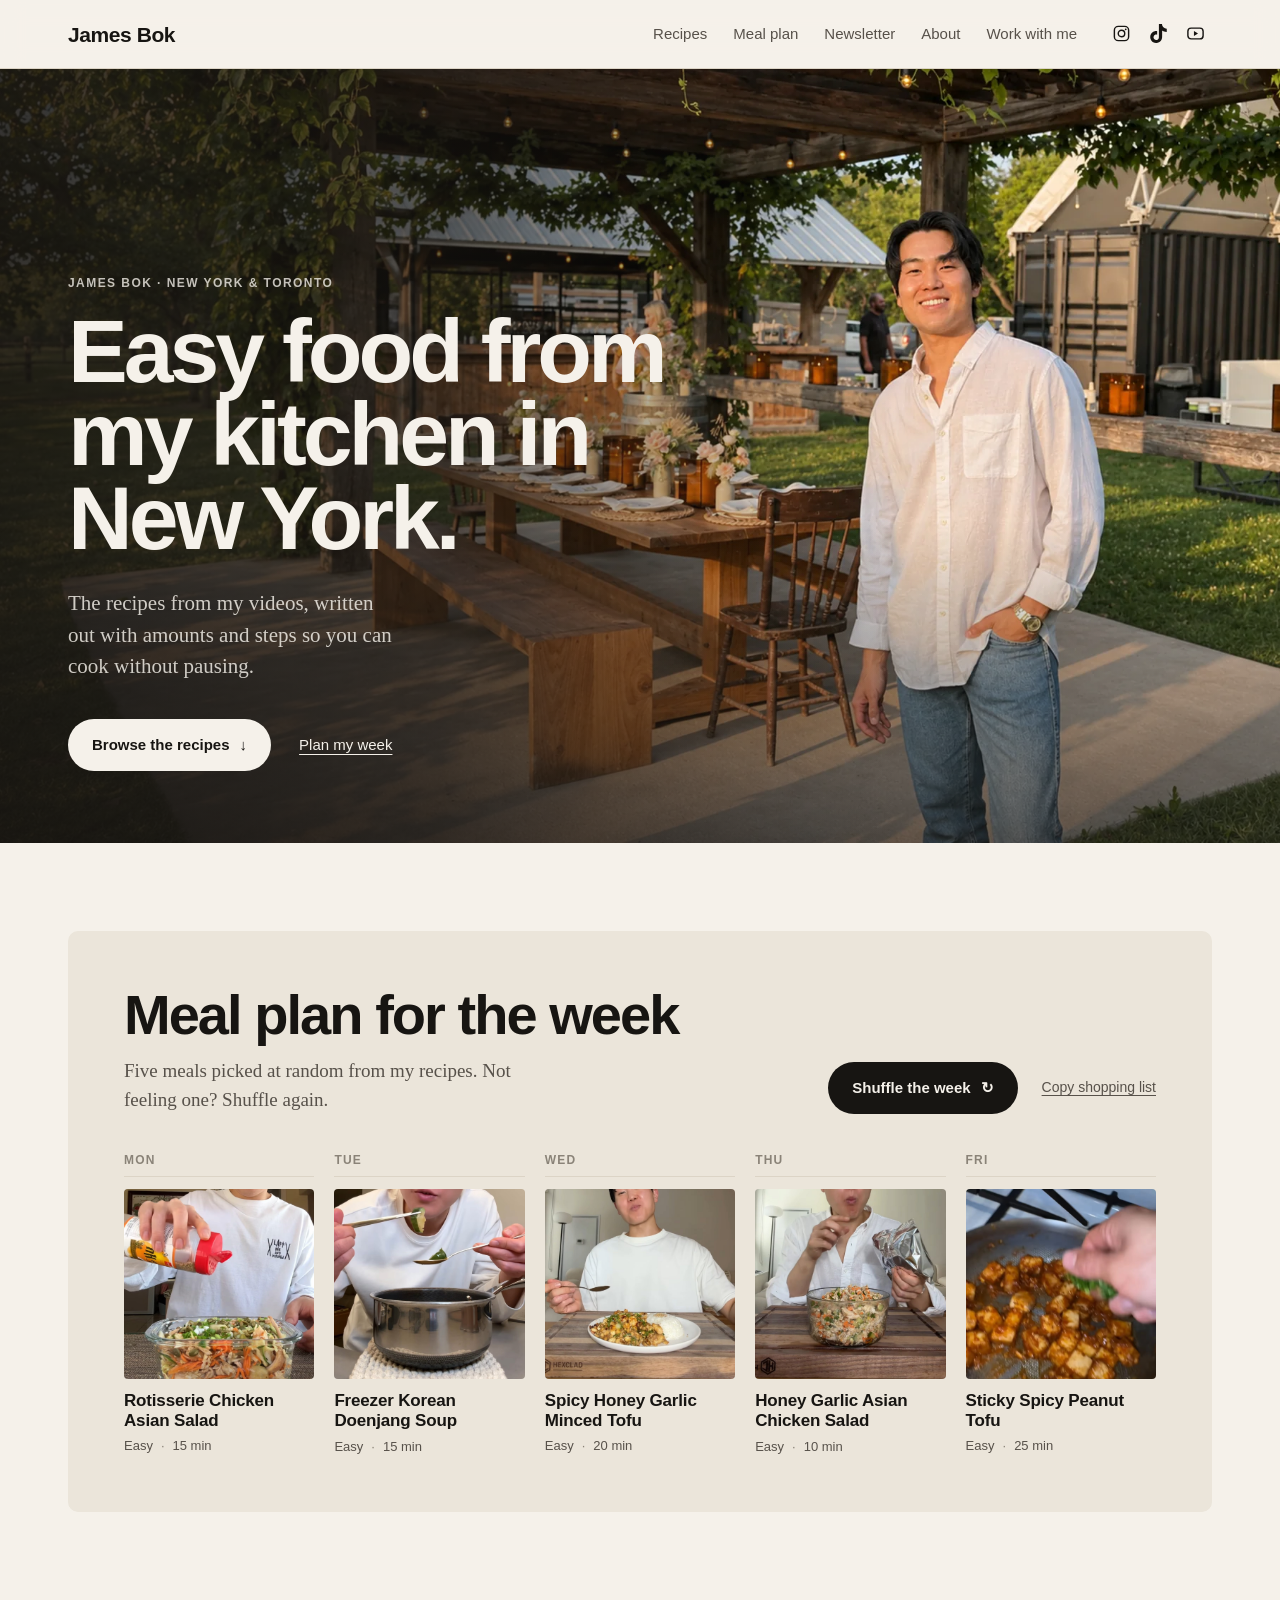
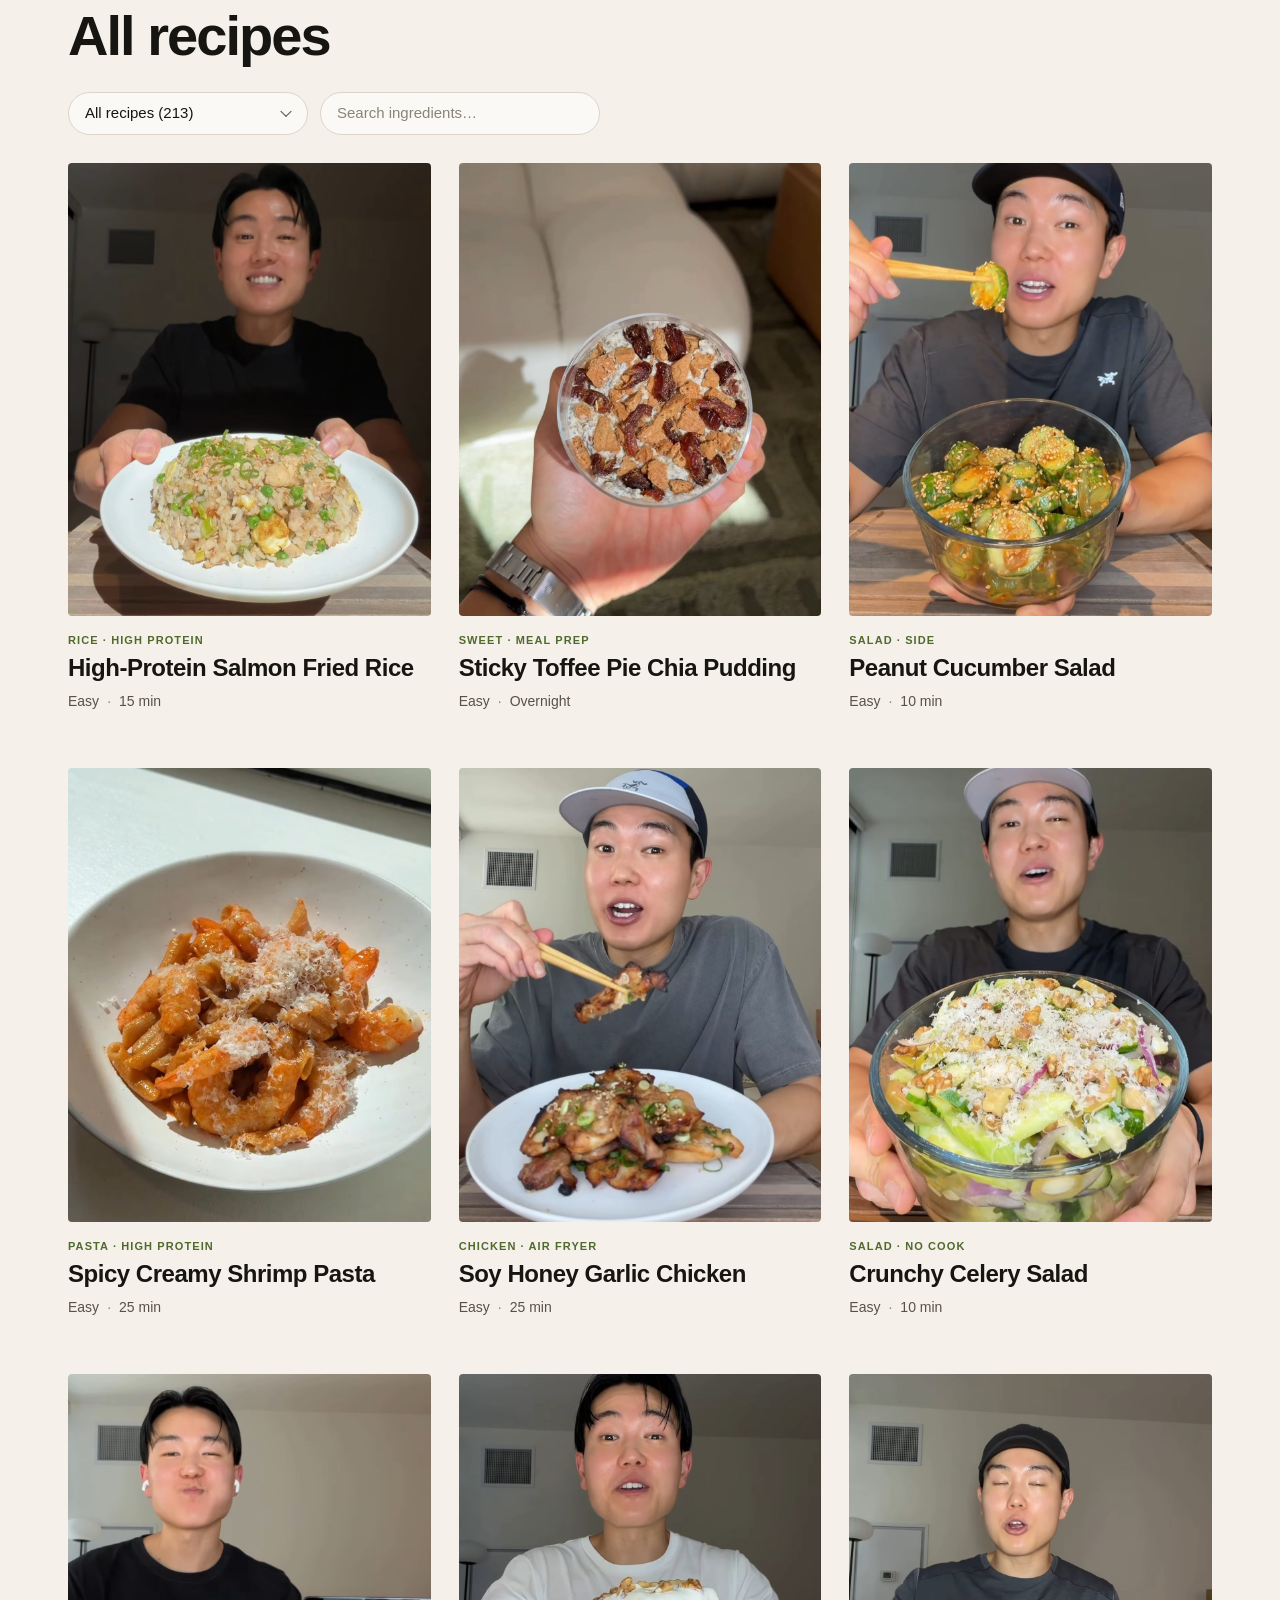
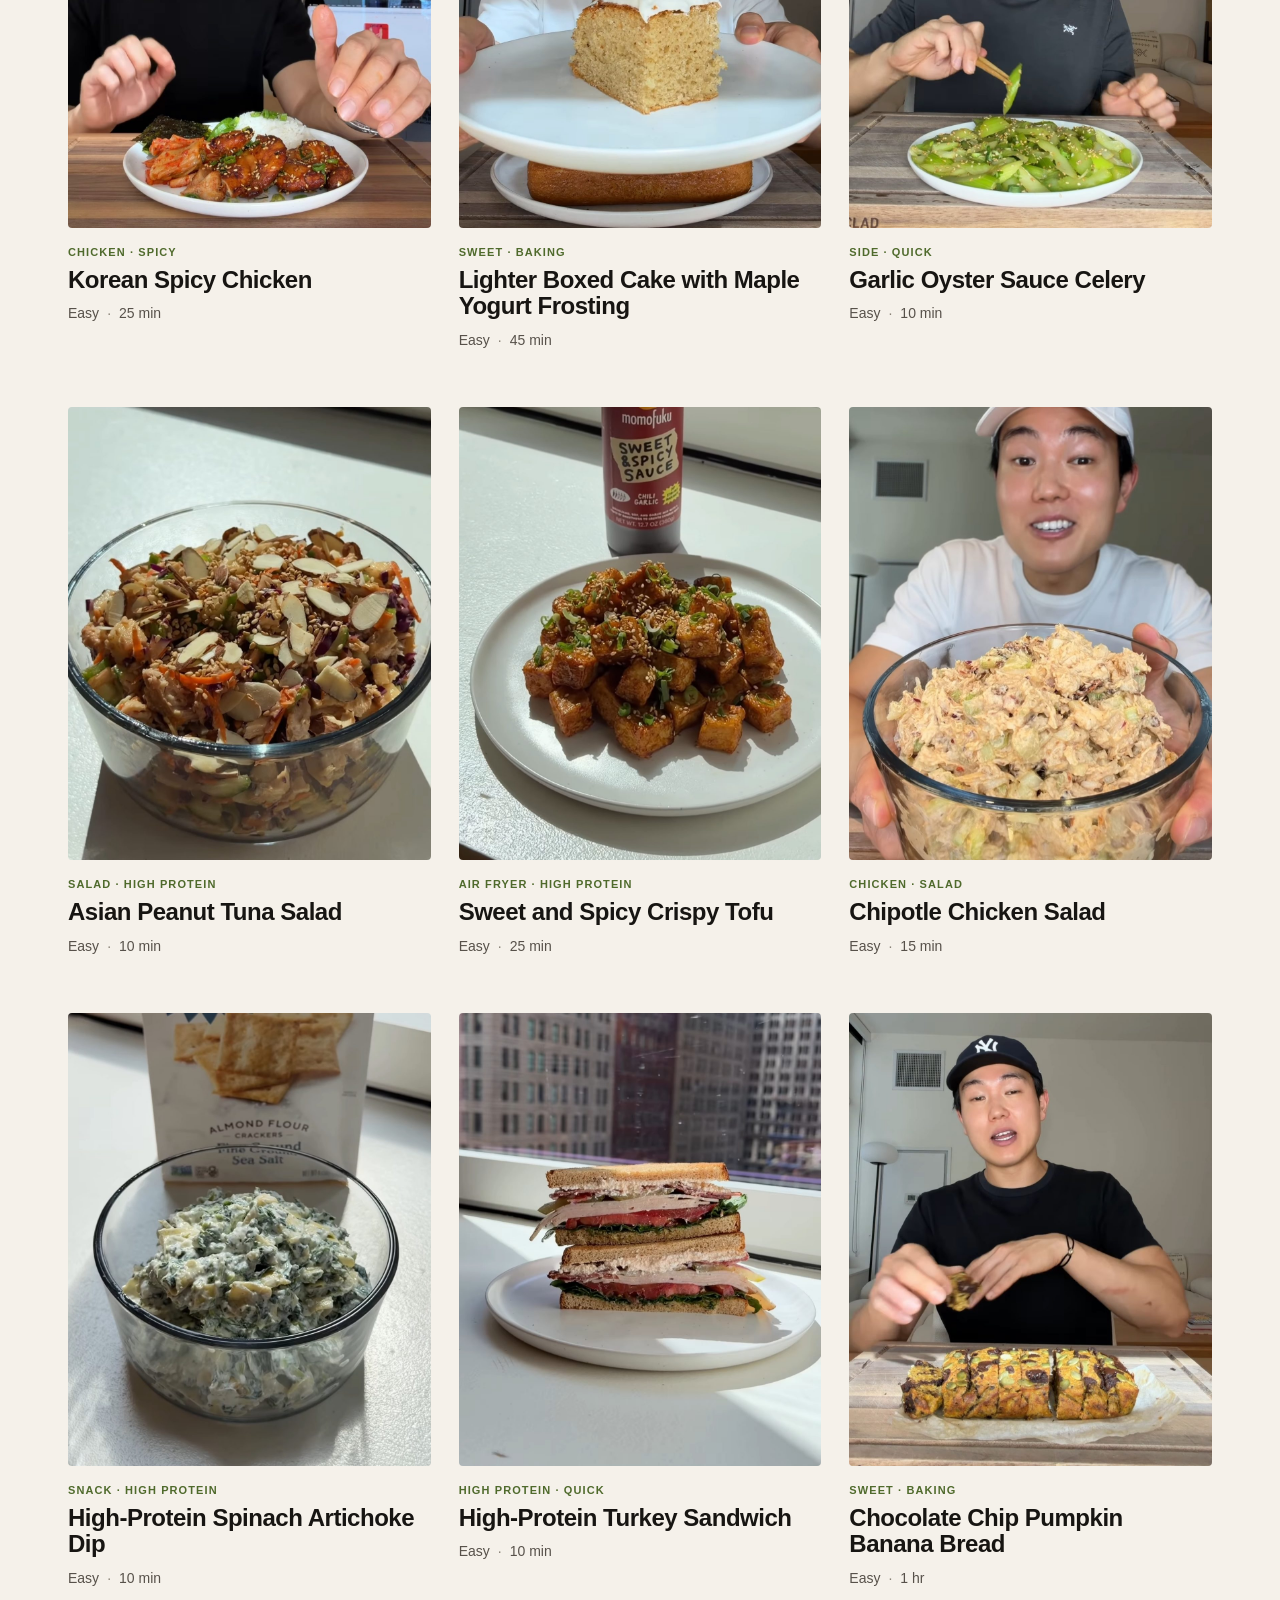
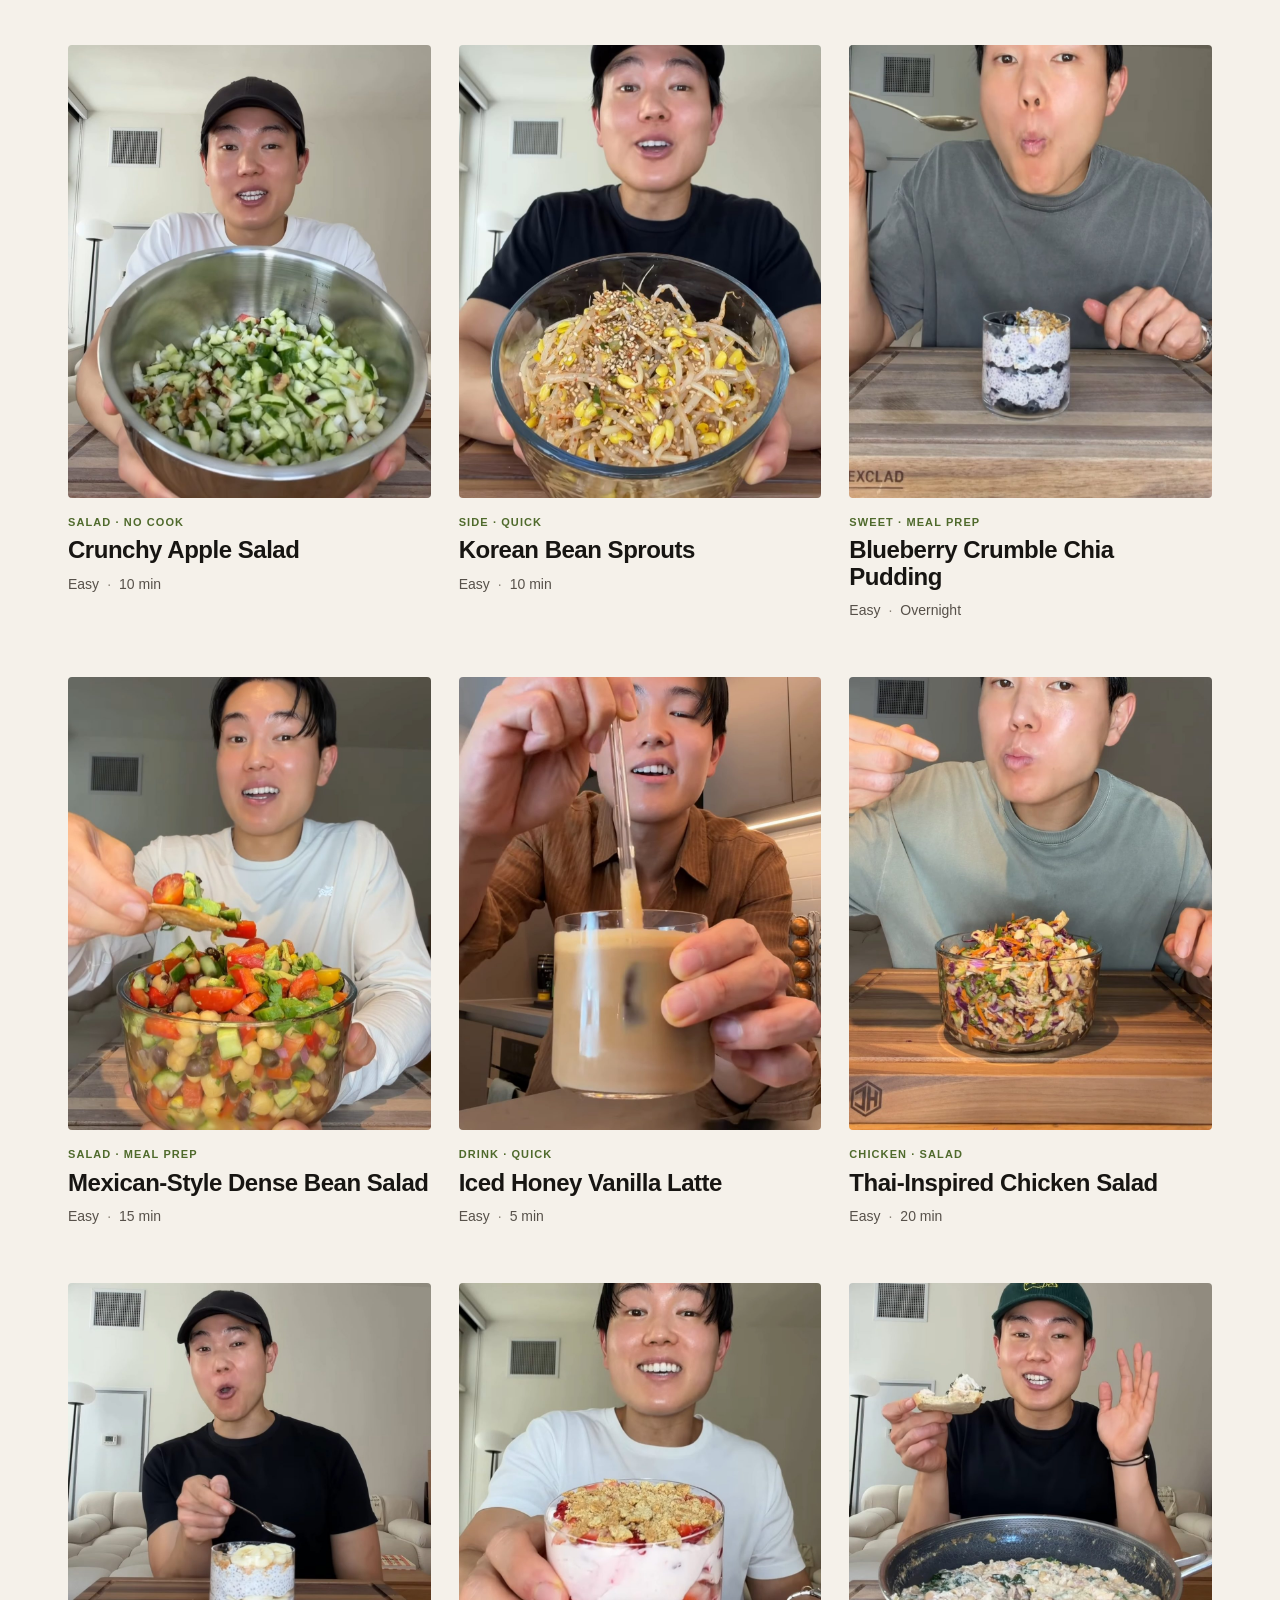
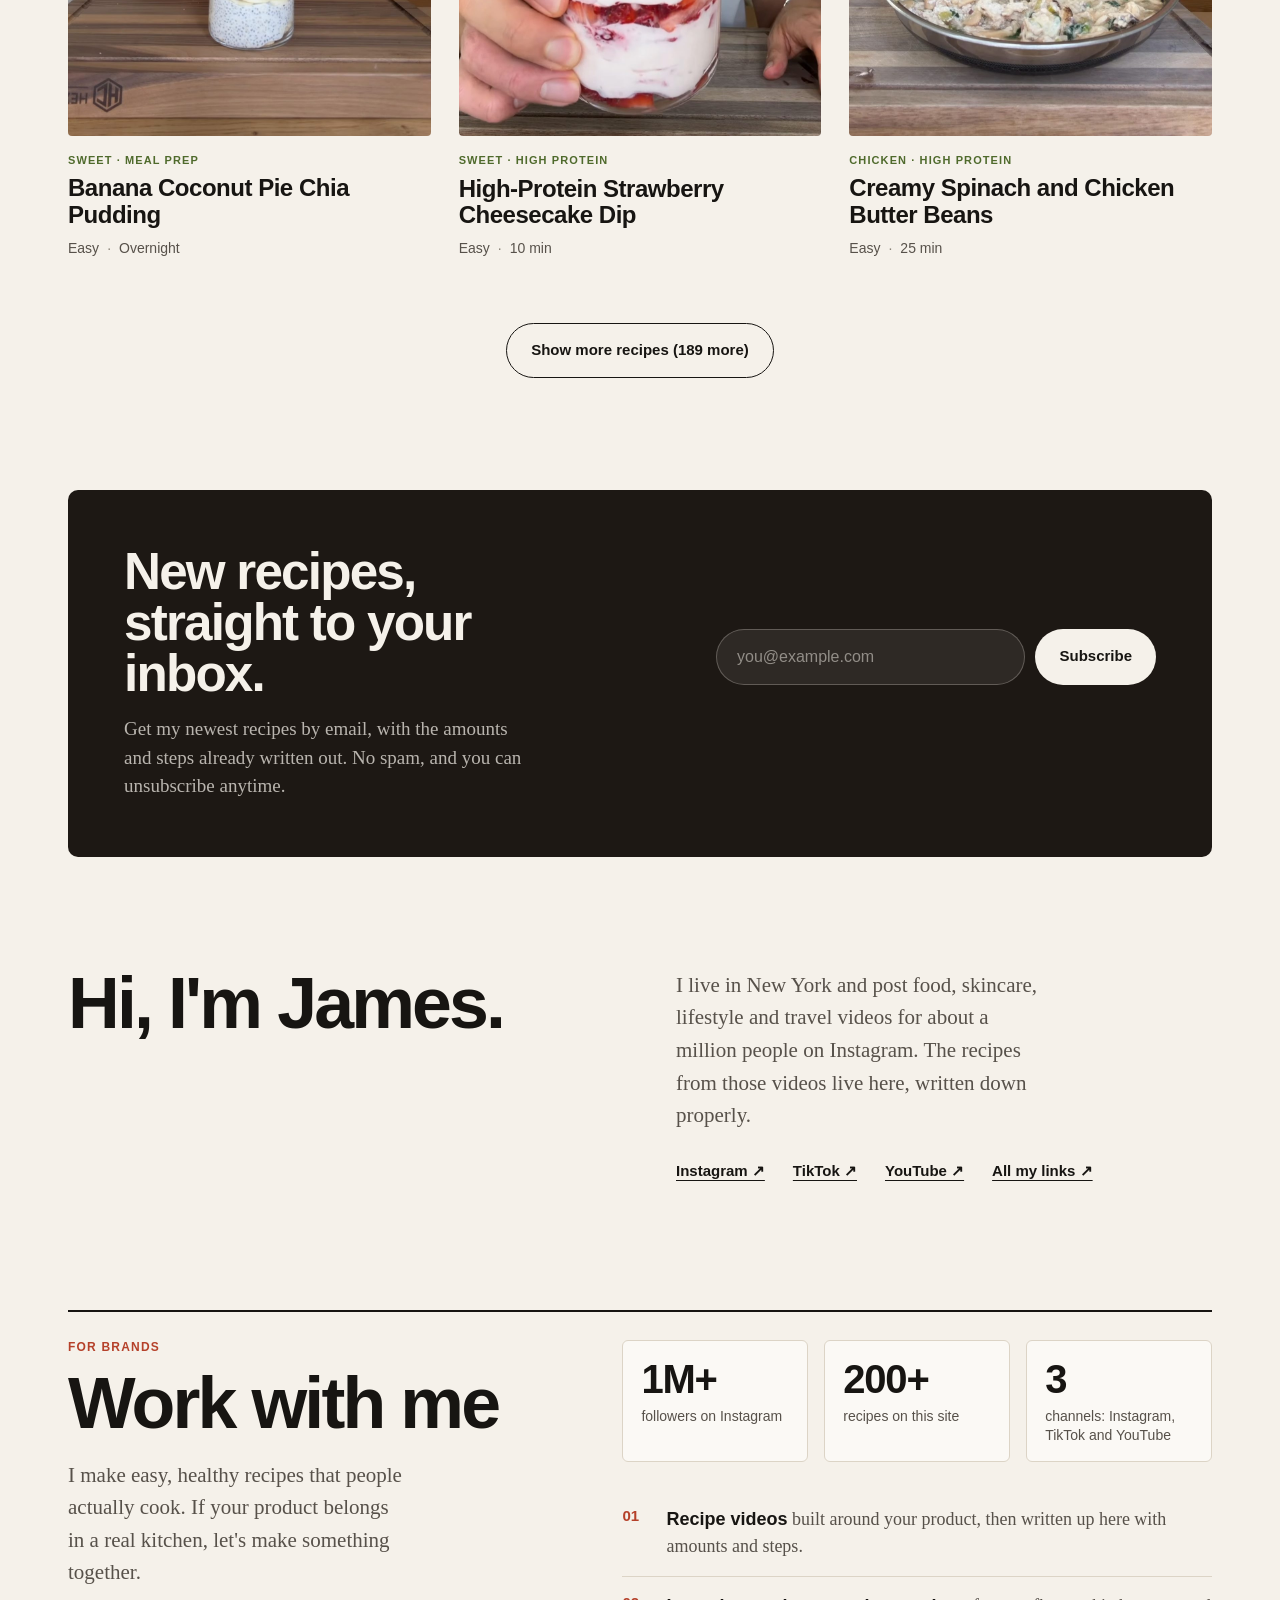
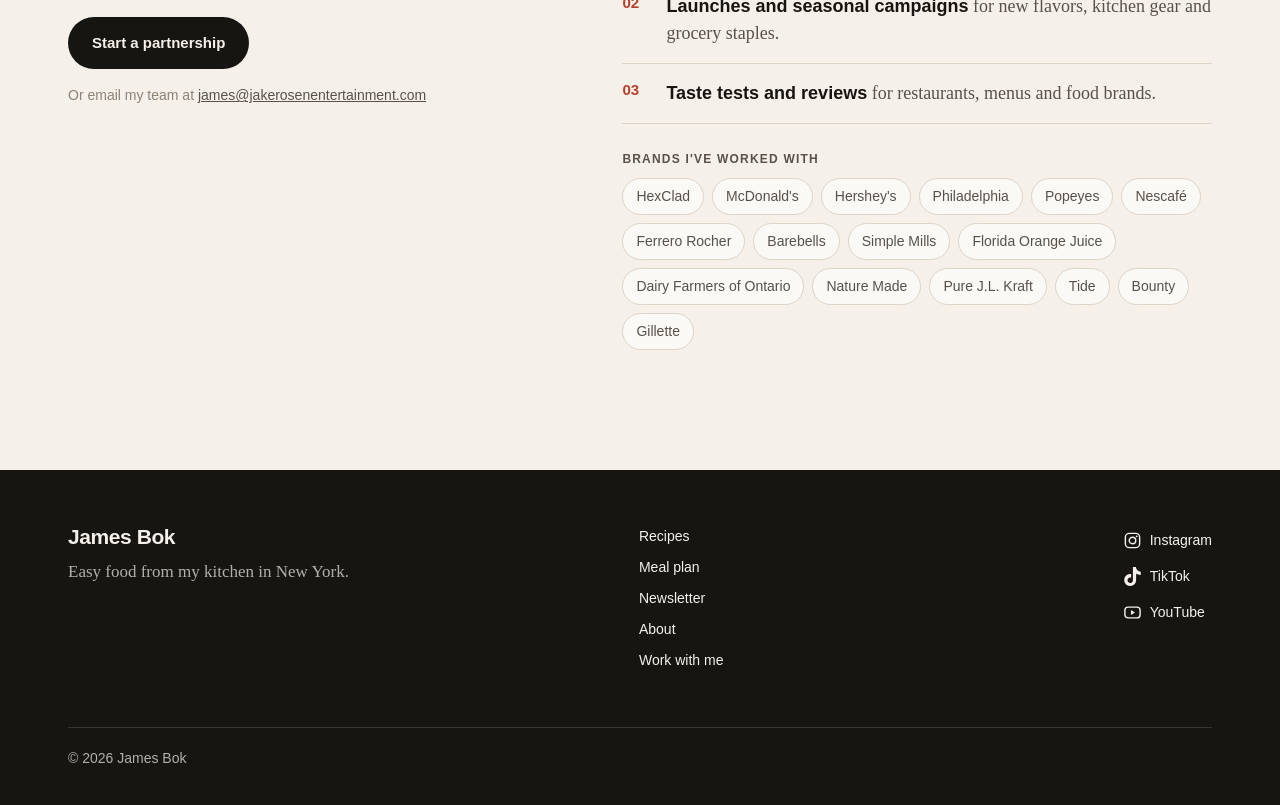
==== commit 238689ad: "Logo: just James Bok" ====
--- a/index.html
+++ b/index.html
@@ -12,7 +12,7 @@
 
   <header class="site-head">
     <div class="wrap head-in">
-      <a class="mark" href="index.html"><b>James Bok</b><span>Recipes</span></a>
+      <a class="mark" href="index.html"><b>James Bok</b></a>
       <button class="menu-btn" type="button" aria-expanded="false" aria-controls="head-links">Menu</button>
       <div class="head-links" id="head-links">
         <nav class="site-nav" aria-label="Main">
@@ -151,7 +151,7 @@
   <footer class="site-foot">
     <div class="wrap foot-in">
       <div class="foot-brand">
-        <a class="mark" href="index.html"><b>James Bok</b><span>Recipes</span></a>
+        <a class="mark" href="index.html"><b>James Bok</b></a>
         <p>Easy food from my kitchen in New York.</p>
       </div>
       <nav class="foot-nav" aria-label="Footer">
--- a/style.css
+++ b/style.css
@@ -56,7 +56,6 @@
 .head-in { display: flex; align-items: center; justify-content: space-between; gap: 24px; min-height: 68px; }
 .mark { text-decoration: none; display: flex; align-items: baseline; gap: 10px; white-space: nowrap; }
 .mark b { font: 700 21px/1 var(--sans); letter-spacing: -0.02em; }
-.mark span { font: 700 11px/1 var(--sans); letter-spacing: 0.12em; text-transform: uppercase; color: var(--accent); }
 .head-links { display: flex; align-items: center; gap: 28px; }
 .site-nav { display: flex; gap: 26px; font-size: 15px; }
 .site-nav a { text-decoration: none; color: var(--ink-2); white-space: nowrap; }
@@ -82,7 +81,6 @@
   display: grid; grid-template-columns: minmax(0, 1.2fr) minmax(0, 1fr) auto; gap: 32px 48px; align-items: start;
 }
 .foot-brand .mark b { color: var(--paper); }
-.foot-brand .mark span { color: #e8907a; }
 .foot-brand p { margin: 12px 0 0; font: 400 17px/1.5 var(--serif); }
 .foot-nav { display: grid; gap: 10px; }
 .foot-nav a { color: var(--paper); text-decoration: none; }
@@ -460,9 +458,7 @@
 @media (max-width: 760px) {
   body { font-size: 16px; }
   .head-in { min-height: 60px; }
-  .mark { gap: 8px; }
   .mark b { font-size: 19px; }
-  .mark span { font-size: 10px; }
 
   .hero { min-height: calc(100svh - 60px); }
   .hero-img { object-position: 79% 30%; }
